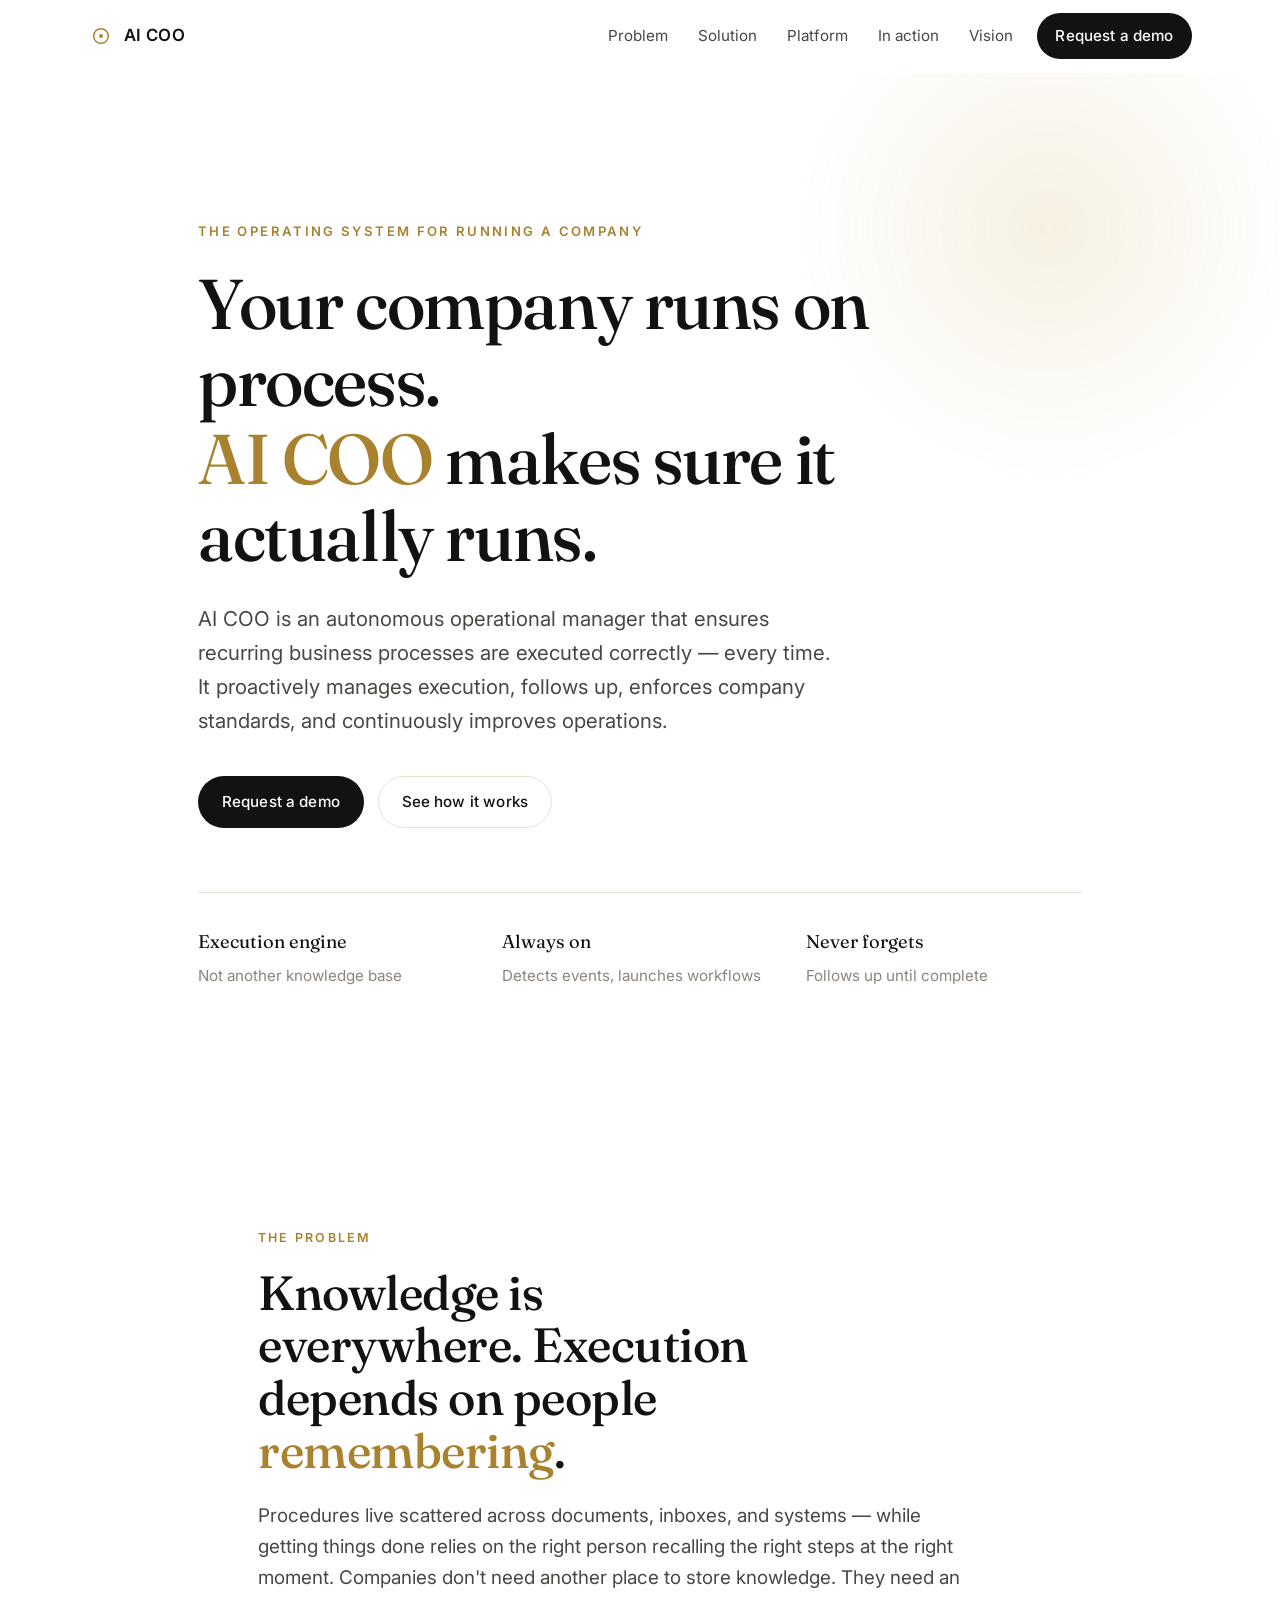
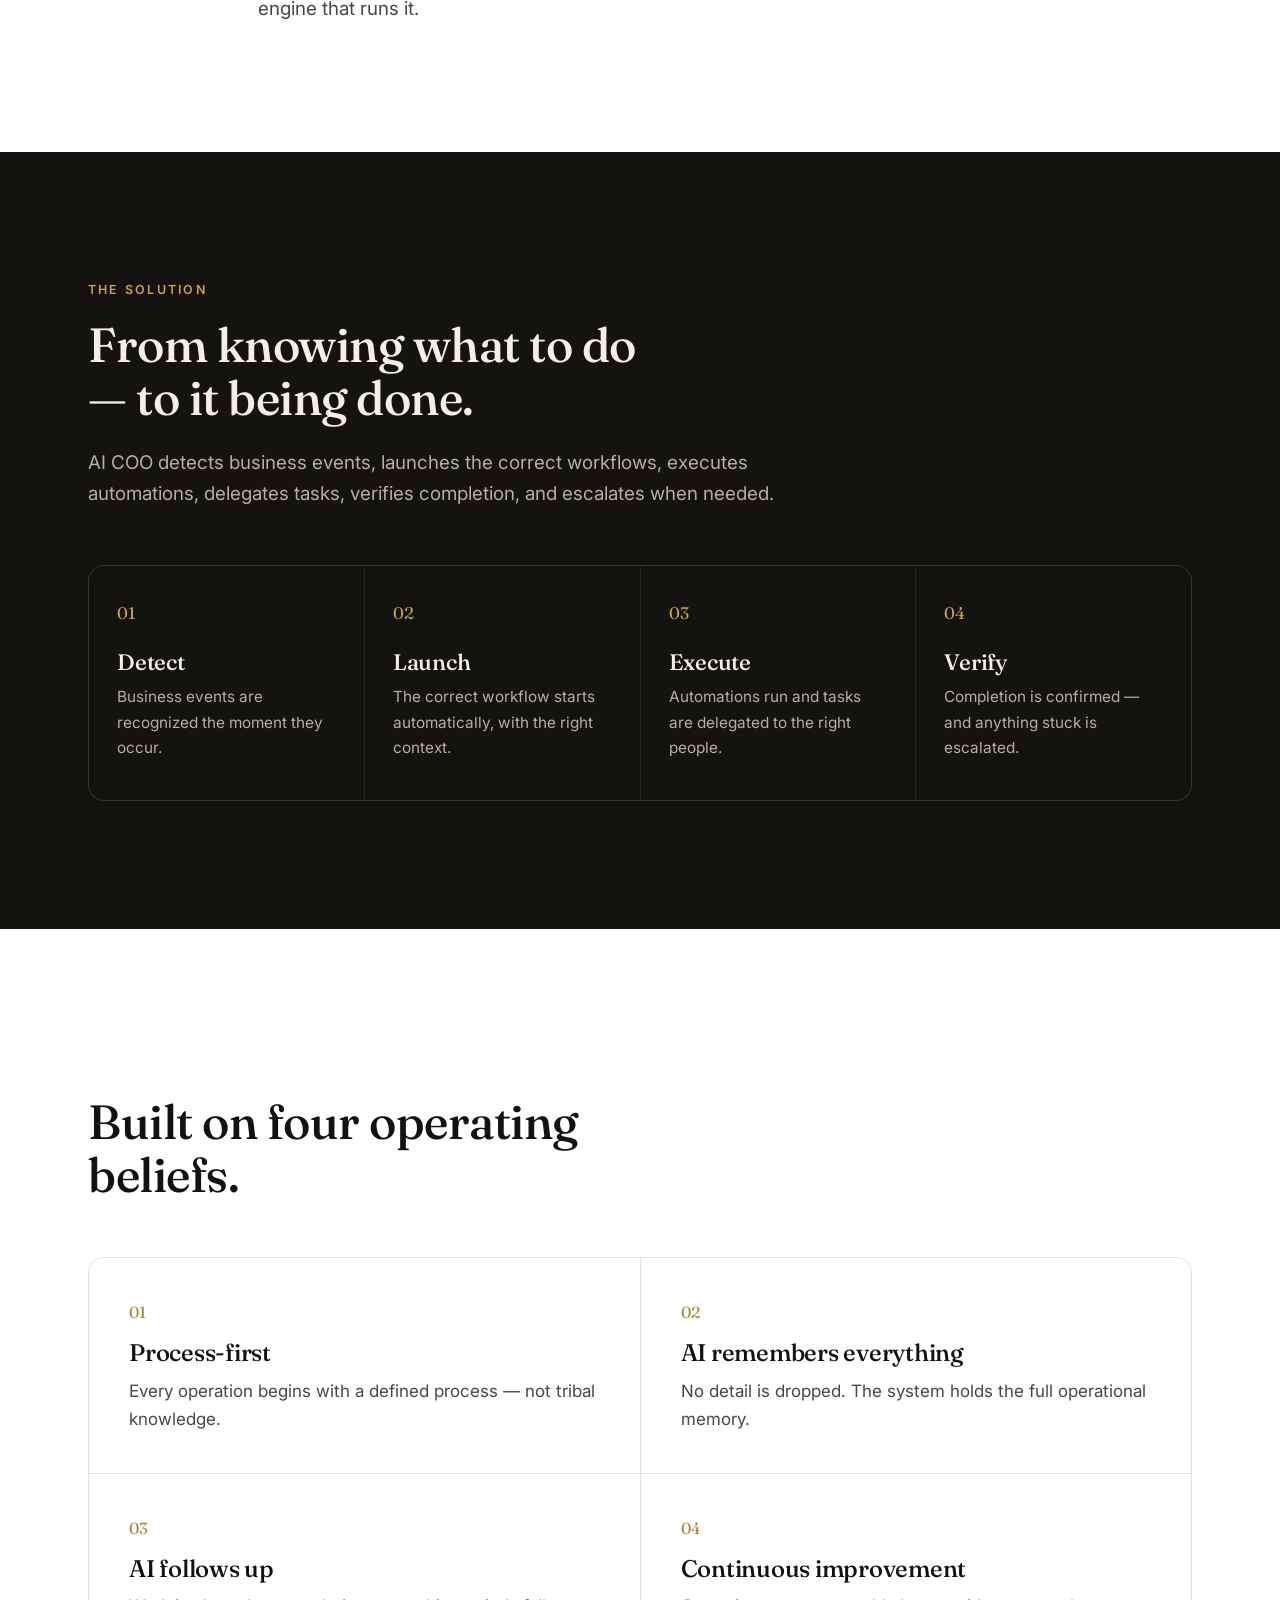
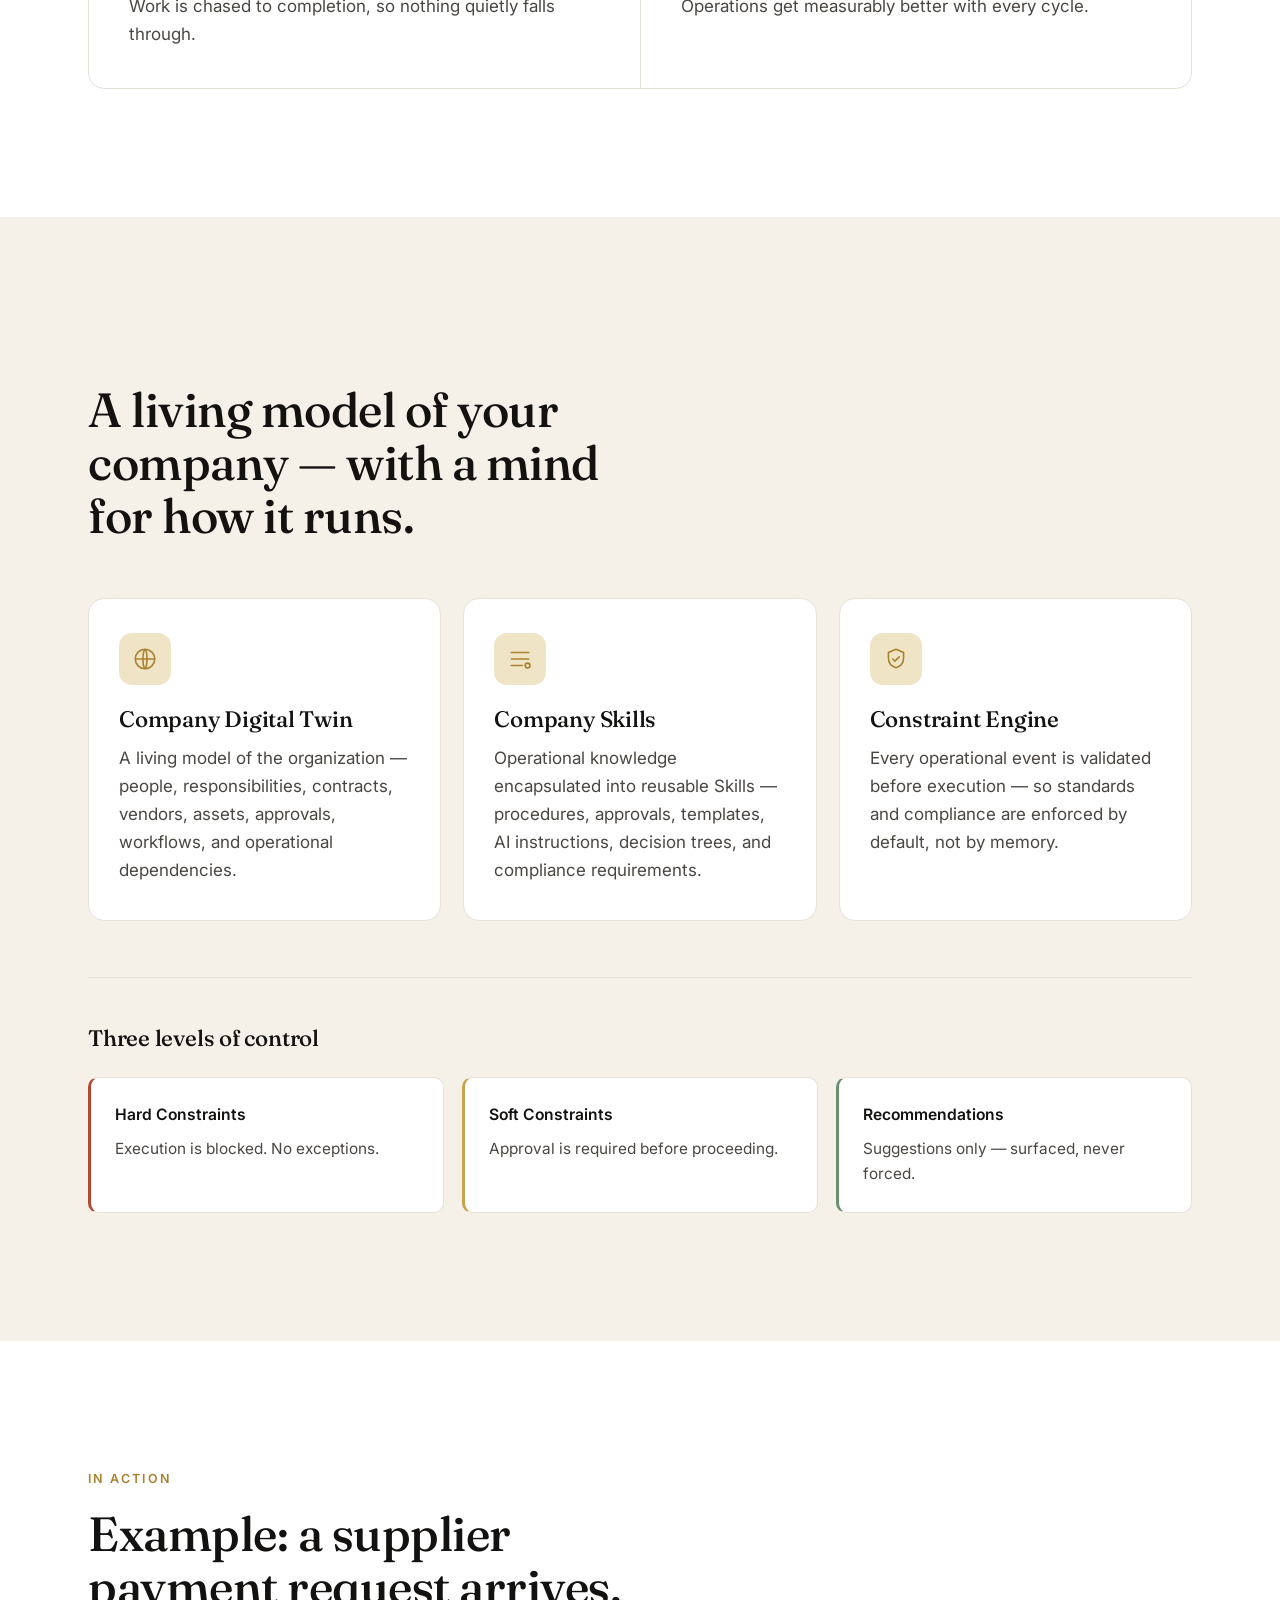
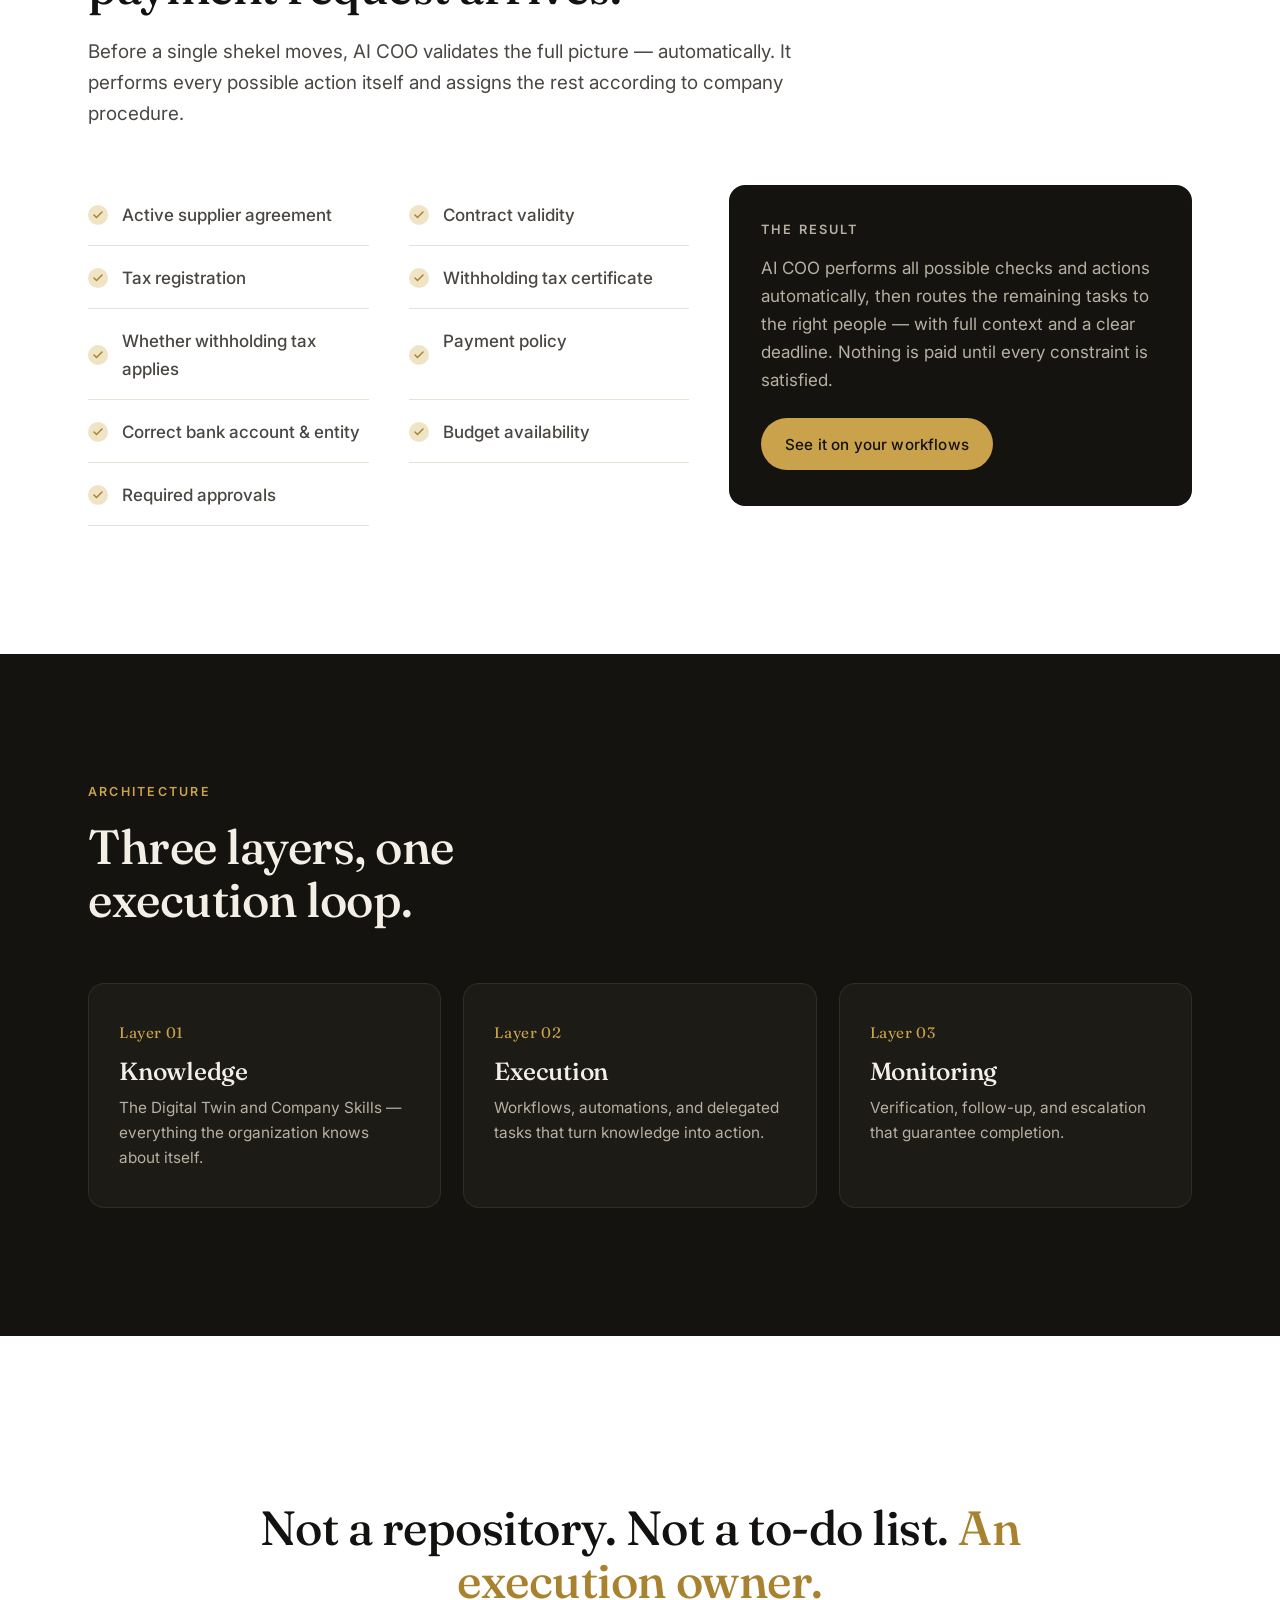
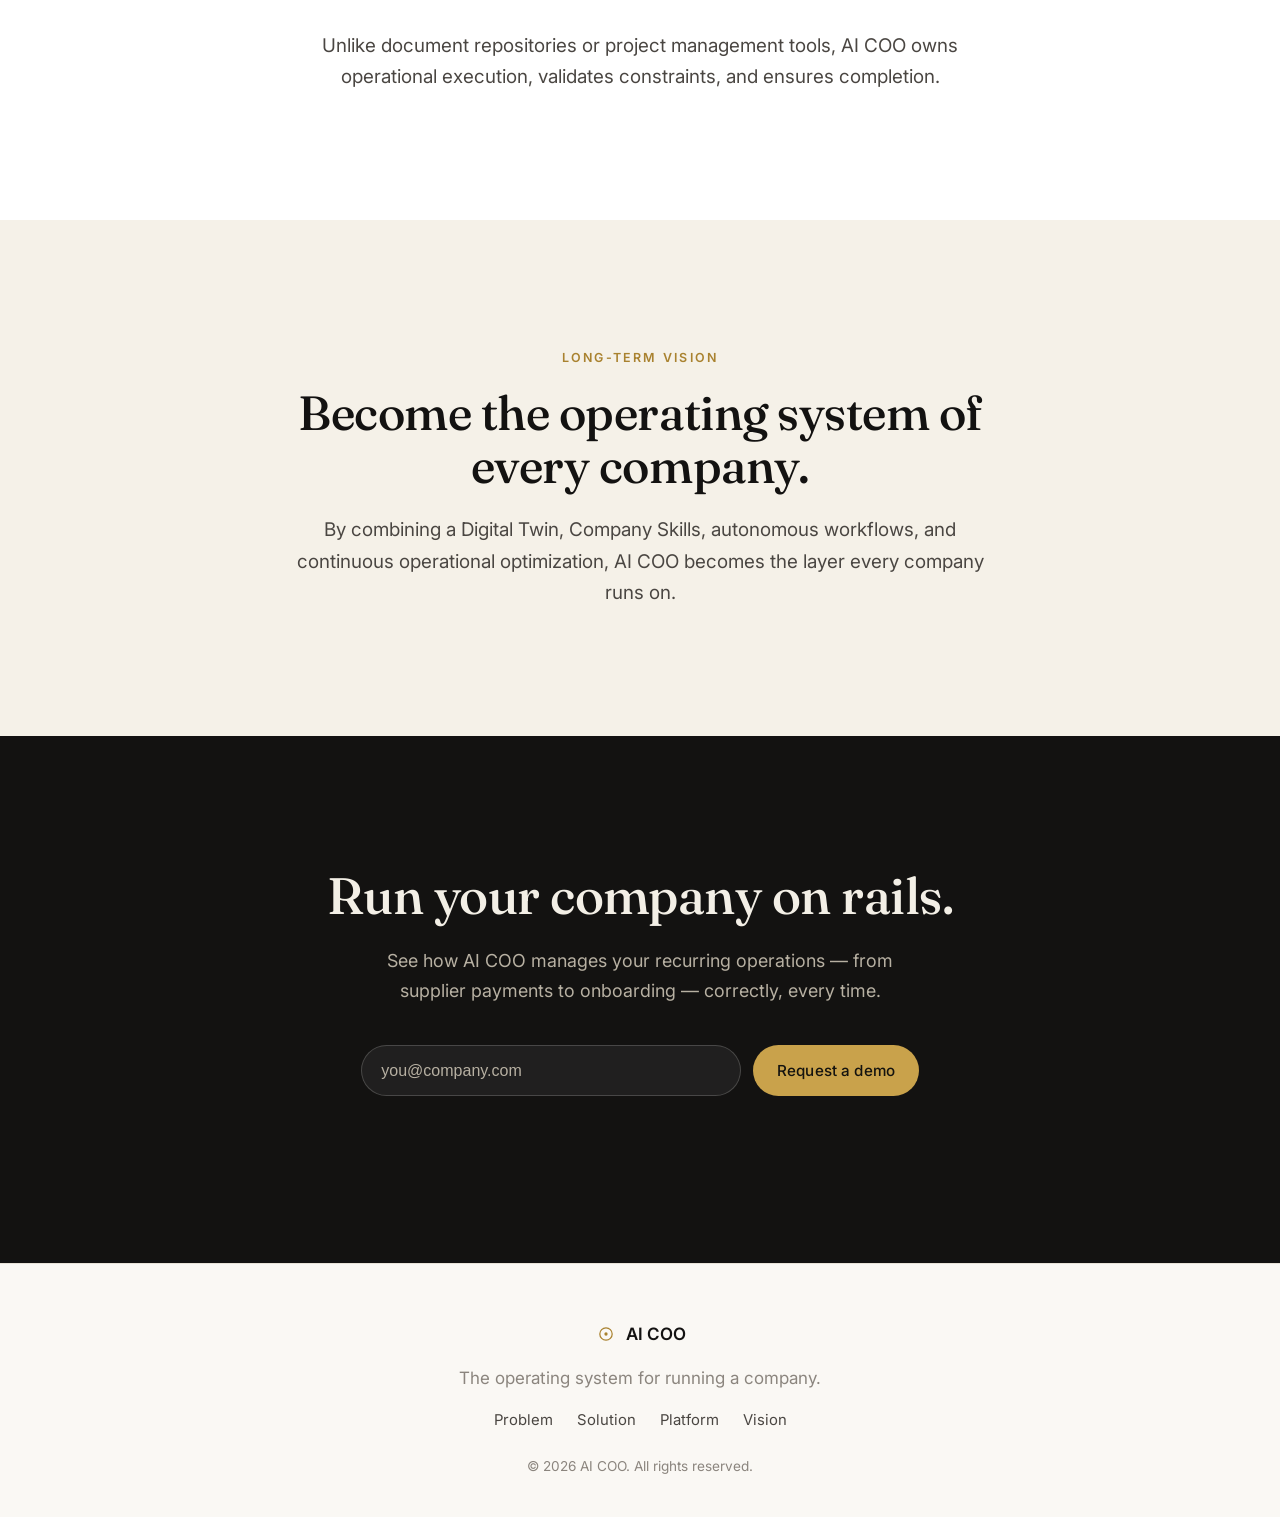
==== index.html @ 19ccc59e "Add AI COO commercial marketing website Calm, professional single-page site for AI COO — white and b" ====
<!DOCTYPE html>
<html lang="en">
<head>
  <meta charset="UTF-8" />
  <meta name="viewport" content="width=device-width, initial-scale=1.0" />
  <title>AI COO — The Operating System for Running a Company</title>
  <meta name="description" content="AI COO is an autonomous operational manager that ensures your recurring business processes are executed correctly, every time — proactively managing execution, following up, and enforcing company standards." />
  <meta name="theme-color" content="#0f0f0f" />

  <!-- Open Graph -->
  <meta property="og:type" content="website" />
  <meta property="og:title" content="AI COO — The Operating System for Running a Company" />
  <meta property="og:description" content="An autonomous operational manager that executes, follows up, and enforces company standards — every time." />

  <link rel="preconnect" href="https://fonts.googleapis.com" />
  <link rel="preconnect" href="https://fonts.gstatic.com" crossorigin />
  <link href="https://fonts.googleapis.com/css2?family=Fraunces:opsz,wght@9..144,400;9..144,500;9..144,600&family=Inter:wght@400;500;600&display=swap" rel="stylesheet" />

  <link rel="icon" href="data:image/svg+xml,%3Csvg xmlns='http://www.w3.org/2000/svg' viewBox='0 0 32 32'%3E%3Crect width='32' height='32' rx='7' fill='%230f0f0f'/%3E%3Ccircle cx='16' cy='16' r='7' fill='none' stroke='%23c9a24b' stroke-width='2'/%3E%3Ccircle cx='16' cy='16' r='2' fill='%23c9a24b'/%3E%3C/svg%3E" />

  <link rel="stylesheet" href="assets/css/styles.css" />
</head>
<body>
  <a class="skip-link" href="#main">Skip to content</a>

  <!-- Header -->
  <header class="site-header" id="siteHeader">
    <div class="container header-inner">
      <a class="brand" href="#top" aria-label="AI COO home">
        <span class="brand-mark" aria-hidden="true">
          <svg width="26" height="26" viewBox="0 0 32 32" fill="none">
            <circle cx="16" cy="16" r="9" stroke="currentColor" stroke-width="1.8" />
            <circle cx="16" cy="16" r="2.4" fill="currentColor" />
          </svg>
        </span>
        <span class="brand-name">AI&nbsp;COO</span>
      </a>

      <nav class="nav" aria-label="Primary">
        <a href="#problem">Problem</a>
        <a href="#solution">Solution</a>
        <a href="#platform">Platform</a>
        <a href="#example">In&nbsp;action</a>
        <a href="#vision">Vision</a>
      </nav>

      <a class="btn btn-primary header-cta" href="#contact">Request a demo</a>

      <button class="nav-toggle" id="navToggle" aria-label="Open menu" aria-expanded="false" aria-controls="mobileNav">
        <span></span><span></span><span></span>
      </button>
    </div>

    <div class="mobile-nav" id="mobileNav" hidden>
      <a href="#problem">Problem</a>
      <a href="#solution">Solution</a>
      <a href="#platform">Platform</a>
      <a href="#example">In action</a>
      <a href="#vision">Vision</a>
      <a class="btn btn-primary" href="#contact">Request a demo</a>
    </div>
  </header>

  <main id="main">
    <span id="top"></span>

    <!-- Hero -->
    <section class="hero">
      <div class="container hero-inner">
        <p class="eyebrow reveal">The operating system for running a company</p>
        <h1 class="hero-title reveal">
          Your company runs on process.<br />
          <span class="accent-text">AI&nbsp;COO</span> makes sure it actually runs.
        </h1>
        <p class="hero-lede reveal">
          AI COO is an autonomous operational manager that ensures recurring business
          processes are executed correctly — every time. It proactively manages execution,
          follows up, enforces company standards, and continuously improves operations.
        </p>
        <div class="hero-actions reveal">
          <a class="btn btn-primary" href="#contact">Request a demo</a>
          <a class="btn btn-ghost" href="#solution">See how it works</a>
        </div>

        <dl class="hero-stats reveal">
          <div>
            <dt>Execution engine</dt>
            <dd>Not another knowledge base</dd>
          </div>
          <div>
            <dt>Always on</dt>
            <dd>Detects events, launches workflows</dd>
          </div>
          <div>
            <dt>Never forgets</dt>
            <dd>Follows up until complete</dd>
          </div>
        </dl>
      </div>
      <div class="hero-glow" aria-hidden="true"></div>
    </section>

    <!-- Problem -->
    <section class="section" id="problem">
      <div class="container narrow">
        <p class="section-tag reveal">The Problem</p>
        <h2 class="section-title reveal">
          Knowledge is everywhere. Execution depends on people
          <span class="accent-text">remembering</span>.
        </h2>
        <p class="section-lede reveal">
          Procedures live scattered across documents, inboxes, and systems — while getting
          things done relies on the right person recalling the right steps at the right moment.
          Companies don't need another place to store knowledge. They need an engine that runs it.
        </p>
      </div>
    </section>

    <!-- Solution -->
    <section class="section section-dark" id="solution">
      <div class="container">
        <div class="section-head">
          <p class="section-tag reveal">The Solution</p>
          <h2 class="section-title reveal">From knowing what to do — to it being done.</h2>
          <p class="section-lede reveal">
            AI COO detects business events, launches the correct workflows, executes
            automations, delegates tasks, verifies completion, and escalates when needed.
          </p>
        </div>

        <ol class="flow">
          <li class="flow-step reveal">
            <span class="flow-num">01</span>
            <h3>Detect</h3>
            <p>Business events are recognized the moment they occur.</p>
          </li>
          <li class="flow-step reveal">
            <span class="flow-num">02</span>
            <h3>Launch</h3>
            <p>The correct workflow starts automatically, with the right context.</p>
          </li>
          <li class="flow-step reveal">
            <span class="flow-num">03</span>
            <h3>Execute</h3>
            <p>Automations run and tasks are delegated to the right people.</p>
          </li>
          <li class="flow-step reveal">
            <span class="flow-num">04</span>
            <h3>Verify</h3>
            <p>Completion is confirmed — and anything stuck is escalated.</p>
          </li>
        </ol>
      </div>
    </section>

    <!-- Core Principles -->
    <section class="section" id="principles">
      <div class="container">
        <div class="section-head">
          <p class="section-tag reveal">Core Principles</p>
          <h2 class="section-title reveal">Built on four operating beliefs.</h2>
        </div>
        <div class="principles-grid">
          <div class="principle reveal">
            <span class="principle-index">01</span>
            <h3>Process-first</h3>
            <p>Every operation begins with a defined process — not tribal knowledge.</p>
          </div>
          <div class="principle reveal">
            <span class="principle-index">02</span>
            <h3>AI remembers everything</h3>
            <p>No detail is dropped. The system holds the full operational memory.</p>
          </div>
          <div class="principle reveal">
            <span class="principle-index">03</span>
            <h3>AI follows up</h3>
            <p>Work is chased to completion, so nothing quietly falls through.</p>
          </div>
          <div class="principle reveal">
            <span class="principle-index">04</span>
            <h3>Continuous improvement</h3>
            <p>Operations get measurably better with every cycle.</p>
          </div>
        </div>
      </div>
    </section>

    <!-- Platform: Digital Twin, Skills, Constraint Engine -->
    <section class="section section-tint" id="platform">
      <div class="container">
        <div class="section-head">
          <p class="section-tag reveal">The Platform</p>
          <h2 class="section-title reveal">A living model of your company — with a mind for how it runs.</h2>
        </div>

        <div class="cards">
          <article class="card reveal">
            <div class="card-icon" aria-hidden="true">
              <svg viewBox="0 0 24 24" fill="none"><circle cx="12" cy="12" r="9" stroke="currentColor" stroke-width="1.5"/><path d="M3 12h18M12 3c2.5 2.5 2.5 15 0 18M12 3C9.5 5.5 9.5 18.5 12 21" stroke="currentColor" stroke-width="1.5"/></svg>
            </div>
            <h3>Company Digital Twin</h3>
            <p>
              A living model of the organization — people, responsibilities, contracts,
              vendors, assets, approvals, workflows, and operational dependencies.
            </p>
          </article>

          <article class="card reveal">
            <div class="card-icon" aria-hidden="true">
              <svg viewBox="0 0 24 24" fill="none"><path d="M4 6h16M4 12h16M4 18h10" stroke="currentColor" stroke-width="1.5" stroke-linecap="round"/><circle cx="19" cy="18" r="2.2" stroke="currentColor" stroke-width="1.5"/></svg>
            </div>
            <h3>Company Skills</h3>
            <p>
              Operational knowledge encapsulated into reusable Skills — procedures,
              approvals, templates, AI instructions, decision trees, and compliance
              requirements.
            </p>
          </article>

          <article class="card reveal">
            <div class="card-icon" aria-hidden="true">
              <svg viewBox="0 0 24 24" fill="none"><path d="M12 3l7 3v5c0 4.2-2.8 7.6-7 9-4.2-1.4-7-4.8-7-9V6l7-3z" stroke="currentColor" stroke-width="1.5" stroke-linejoin="round"/><path d="M9 12l2 2 4-4" stroke="currentColor" stroke-width="1.5" stroke-linecap="round" stroke-linejoin="round"/></svg>
            </div>
            <h3>Constraint Engine</h3>
            <p>
              Every operational event is validated before execution — so standards and
              compliance are enforced by default, not by memory.
            </p>
          </article>
        </div>

        <!-- Constraint types -->
        <div class="constraints reveal">
          <h3 class="constraints-title">Three levels of control</h3>
          <div class="constraint-row">
            <div class="constraint" data-level="hard">
              <span class="constraint-badge">Hard Constraints</span>
              <p>Execution is blocked. No exceptions.</p>
            </div>
            <div class="constraint" data-level="soft">
              <span class="constraint-badge">Soft Constraints</span>
              <p>Approval is required before proceeding.</p>
            </div>
            <div class="constraint" data-level="rec">
              <span class="constraint-badge">Recommendations</span>
              <p>Suggestions only — surfaced, never forced.</p>
            </div>
          </div>
        </div>
      </div>
    </section>

    <!-- Example: Supplier Payment -->
    <section class="section" id="example">
      <div class="container">
        <div class="section-head">
          <p class="section-tag reveal">In Action</p>
          <h2 class="section-title reveal">Example: a supplier payment request arrives.</h2>
          <p class="section-lede reveal">
            Before a single shekel moves, AI COO validates the full picture — automatically.
            It performs every possible action itself and assigns the rest according to
            company procedure.
          </p>
        </div>

        <div class="example-layout">
          <ul class="checklist">
            <li class="reveal">Active supplier agreement</li>
            <li class="reveal">Contract validity</li>
            <li class="reveal">Tax registration</li>
            <li class="reveal">Withholding tax certificate</li>
            <li class="reveal">Whether withholding tax applies</li>
            <li class="reveal">Payment policy</li>
            <li class="reveal">Correct bank account &amp; entity</li>
            <li class="reveal">Budget availability</li>
            <li class="reveal">Required approvals</li>
          </ul>

          <aside class="example-note reveal">
            <p class="example-note-lead">The result</p>
            <p>
              AI COO performs all possible checks and actions automatically, then routes
              the remaining tasks to the right people — with full context and a clear
              deadline. Nothing is paid until every constraint is satisfied.
            </p>
            <a class="btn btn-primary" href="#contact">See it on your workflows</a>
          </aside>
        </div>
      </div>
    </section>

    <!-- Architecture -->
    <section class="section section-dark" id="architecture">
      <div class="container">
        <div class="section-head">
          <p class="section-tag reveal">Architecture</p>
          <h2 class="section-title reveal">Three layers, one execution loop.</h2>
        </div>
        <div class="layers">
          <div class="layer reveal">
            <span class="layer-index">Layer 01</span>
            <h3>Knowledge</h3>
            <p>The Digital Twin and Company Skills — everything the organization knows about itself.</p>
          </div>
          <div class="layer reveal">
            <span class="layer-index">Layer 02</span>
            <h3>Execution</h3>
            <p>Workflows, automations, and delegated tasks that turn knowledge into action.</p>
          </div>
          <div class="layer reveal">
            <span class="layer-index">Layer 03</span>
            <h3>Monitoring</h3>
            <p>Verification, follow-up, and escalation that guarantee completion.</p>
          </div>
        </div>
      </div>
    </section>

    <!-- Competitive positioning -->
    <section class="section" id="positioning">
      <div class="container narrow center">
        <p class="section-tag reveal">Competitive Positioning</p>
        <h2 class="section-title reveal">
          Not a repository. Not a to-do list.
          <span class="accent-text">An execution owner.</span>
        </h2>
        <p class="section-lede reveal">
          Unlike document repositories or project management tools, AI COO owns operational
          execution, validates constraints, and ensures completion.
        </p>
      </div>
    </section>

    <!-- Long-term vision -->
    <section class="section section-tint" id="vision">
      <div class="container narrow center">
        <p class="section-tag reveal">Long-Term Vision</p>
        <h2 class="section-title reveal">Become the operating system of every company.</h2>
        <p class="section-lede reveal">
          By combining a Digital Twin, Company Skills, autonomous workflows, and continuous
          operational optimization, AI COO becomes the layer every company runs on.
        </p>
      </div>
    </section>

    <!-- CTA / Contact -->
    <section class="cta" id="contact">
      <div class="container cta-inner">
        <h2 class="reveal">Run your company on rails.</h2>
        <p class="reveal">
          See how AI COO manages your recurring operations — from supplier payments to
          onboarding — correctly, every time.
        </p>
        <form class="cta-form reveal" id="demoForm" novalidate>
          <label class="visually-hidden" for="workEmail">Work email</label>
          <input type="email" id="workEmail" name="email" placeholder="you@company.com" autocomplete="email" required />
          <button type="submit" class="btn btn-primary">Request a demo</button>
          <p class="form-note" id="formNote" role="status" aria-live="polite"></p>
        </form>
      </div>
    </section>
  </main>

  <footer class="site-footer">
    <div class="container footer-inner">
      <div class="footer-brand">
        <span class="brand-mark" aria-hidden="true">
          <svg width="22" height="22" viewBox="0 0 32 32" fill="none">
            <circle cx="16" cy="16" r="9" stroke="currentColor" stroke-width="1.8" />
            <circle cx="16" cy="16" r="2.4" fill="currentColor" />
          </svg>
        </span>
        <span>AI&nbsp;COO</span>
      </div>
      <p class="footer-tag">The operating system for running a company.</p>
      <nav class="footer-nav" aria-label="Footer">
        <a href="#problem">Problem</a>
        <a href="#solution">Solution</a>
        <a href="#platform">Platform</a>
        <a href="#vision">Vision</a>
      </nav>
      <p class="footer-legal">© <span id="year"></span> AI&nbsp;COO. All rights reserved.</p>
    </div>
  </footer>

  <script src="assets/js/main.js"></script>
</body>
</html>
---- assets/css/styles.css ----
/* =========================================================
   AI COO — commercial site
   Palette: white + black with gold-yellow accents
   ========================================================= */

:root {
  --ink:        #131211;   /* near-black text          */
  --ink-soft:   #4a4642;   /* muted body text          */
  --ink-faint:  #8b857e;   /* captions / meta          */
  --paper:      #ffffff;   /* base white               */
  --paper-warm: #faf8f4;   /* calm off-white section   */
  --paper-tint: #f5f1e8;   /* warm tinted section      */
  --line:       #e7e2d8;   /* hairlines / borders      */

  --gold:       #c9a24b;   /* primary gold accent      */
  --gold-deep:  #a9822f;   /* darker gold (hover/text) */
  --gold-soft:  #f0e4c6;   /* pale gold wash           */

  --dark:       #14130f;   /* dark sections bg         */
  --dark-2:     #1d1b16;   /* dark card                */
  --on-dark:    #f3efe6;   /* text on dark             */
  --on-dark-soft:#b7b0a2;

  --maxw: 1160px;
  --radius: 16px;
  --radius-sm: 10px;

  --serif: "Fraunces", Georgia, "Times New Roman", serif;
  --sans:  "Inter", -apple-system, BlinkMacSystemFont, "Segoe UI", Roboto, Helvetica, Arial, sans-serif;

  --ease: cubic-bezier(0.22, 1, 0.36, 1);
}

/* ---------- reset ---------- */
*, *::before, *::after { box-sizing: border-box; }
html { scroll-behavior: smooth; -webkit-text-size-adjust: 100%; }
body {
  margin: 0;
  font-family: var(--sans);
  color: var(--ink);
  background: var(--paper);
  line-height: 1.65;
  font-size: 17px;
  -webkit-font-smoothing: antialiased;
  text-rendering: optimizeLegibility;
}
img, svg { display: block; max-width: 100%; }
a { color: inherit; text-decoration: none; }
button { font-family: inherit; cursor: pointer; }
h1, h2, h3 { margin: 0; font-family: var(--serif); font-weight: 500; line-height: 1.1; letter-spacing: -0.01em; }
p { margin: 0; }

.container { width: 100%; max-width: var(--maxw); margin-inline: auto; padding-inline: 28px; }
.narrow { max-width: 820px; }
.center { text-align: center; }

.visually-hidden {
  position: absolute; width: 1px; height: 1px; padding: 0; margin: -1px;
  overflow: hidden; clip: rect(0 0 0 0); white-space: nowrap; border: 0;
}
.skip-link {
  position: absolute; left: 16px; top: -60px; z-index: 200;
  background: var(--ink); color: var(--paper); padding: 10px 16px;
  border-radius: 8px; transition: top .2s var(--ease);
}
.skip-link:focus { top: 16px; }

.accent-text { color: var(--gold-deep); }

/* ---------- buttons ---------- */
.btn {
  display: inline-flex; align-items: center; justify-content: center;
  gap: .5em; padding: .82em 1.5em; border-radius: 999px;
  font-size: .95rem; font-weight: 500; letter-spacing: .01em;
  border: 1px solid transparent; transition: all .25s var(--ease);
  white-space: nowrap;
}
.btn-primary { background: var(--ink); color: var(--paper); }
.btn-primary:hover { background: var(--gold-deep); transform: translateY(-1px); }
.btn-primary:focus-visible { outline: 2px solid var(--gold); outline-offset: 3px; }
.btn-ghost { background: transparent; color: var(--ink); border-color: var(--line); }
.btn-ghost:hover { border-color: var(--ink); background: var(--paper-warm); }

/* ---------- header ---------- */
.site-header {
  position: sticky; top: 0; z-index: 100;
  background: rgba(255,255,255,0.72);
  backdrop-filter: saturate(180%) blur(14px);
  -webkit-backdrop-filter: saturate(180%) blur(14px);
  border-bottom: 1px solid transparent;
  transition: border-color .3s var(--ease), background .3s var(--ease);
}
.site-header.scrolled { border-bottom-color: var(--line); }
.header-inner { display: flex; align-items: center; gap: 24px; height: 72px; }

.brand { display: inline-flex; align-items: center; gap: 10px; font-weight: 600; letter-spacing: .02em; }
.brand-mark { color: var(--gold-deep); display: inline-flex; }
.brand-name { font-size: 1.05rem; }

.nav { display: flex; gap: 30px; margin-left: auto; }
.nav a { font-size: .95rem; color: var(--ink-soft); position: relative; padding: 4px 0; transition: color .2s var(--ease); }
.nav a::after {
  content: ""; position: absolute; left: 0; bottom: -2px; width: 0; height: 1.5px;
  background: var(--gold); transition: width .28s var(--ease);
}
.nav a:hover { color: var(--ink); }
.nav a:hover::after { width: 100%; }

.header-cta { padding: .6em 1.15em; }

.nav-toggle { display: none; flex-direction: column; gap: 5px; background: none; border: 0; padding: 8px; margin-left: auto; }
.nav-toggle span { width: 22px; height: 2px; background: var(--ink); border-radius: 2px; transition: transform .3s var(--ease), opacity .3s var(--ease); }
.nav-toggle[aria-expanded="true"] span:nth-child(1) { transform: translateY(7px) rotate(45deg); }
.nav-toggle[aria-expanded="true"] span:nth-child(2) { opacity: 0; }
.nav-toggle[aria-expanded="true"] span:nth-child(3) { transform: translateY(-7px) rotate(-45deg); }

[hidden] { display: none !important; }
.mobile-nav {
  display: flex; flex-direction: column; gap: 4px;
  padding: 12px 28px 24px; border-bottom: 1px solid var(--line);
  background: var(--paper);
}
.mobile-nav a { padding: 12px 0; color: var(--ink-soft); border-bottom: 1px solid var(--line); }
.mobile-nav a:last-child { border-bottom: 0; margin-top: 10px; }
.mobile-nav .btn { color: var(--paper); }

/* ---------- hero ---------- */
.hero { position: relative; overflow: hidden; padding: clamp(72px, 12vw, 148px) 0 clamp(64px, 9vw, 112px); }
.hero-inner { position: relative; z-index: 2; max-width: 940px; }
.hero-glow {
  position: absolute; z-index: 1; top: -20%; right: -10%;
  width: 720px; height: 720px; pointer-events: none;
  background: radial-gradient(closest-side, rgba(201,162,75,0.16), rgba(201,162,75,0) 70%);
  filter: blur(4px);
}

.eyebrow {
  font-size: .82rem; letter-spacing: .18em; text-transform: uppercase;
  color: var(--gold-deep); font-weight: 600; margin-bottom: 22px;
}
.hero-title { font-size: clamp(2.5rem, 6vw, 4.4rem); font-weight: 500; letter-spacing: -0.02em; }
.hero-lede { margin-top: 28px; max-width: 640px; font-size: clamp(1.05rem, 2vw, 1.28rem); color: var(--ink-soft); }
.hero-actions { display: flex; flex-wrap: wrap; gap: 14px; margin-top: 38px; }

.hero-stats {
  display: grid; grid-template-columns: repeat(3, 1fr); gap: 28px;
  margin: 64px 0 0; padding-top: 34px; border-top: 1px solid var(--line);
}
.hero-stats dt { font-family: var(--serif); font-size: 1.15rem; color: var(--ink); }
.hero-stats dd { margin: 6px 0 0; font-size: .95rem; color: var(--ink-faint); }

/* ---------- generic section ---------- */
.section { padding: clamp(72px, 10vw, 128px) 0; }
.section-tint { background: var(--paper-tint); }
.section-warm { background: var(--paper-warm); }

.section-tag {
  font-size: .78rem; letter-spacing: .18em; text-transform: uppercase;
  color: var(--gold-deep); font-weight: 600; margin-bottom: 18px;
}
.section-title { font-size: clamp(1.9rem, 4vw, 3rem); max-width: 18ch; }
.center .section-title, .narrow.center .section-title { max-width: none; margin-inline: auto; }
.section-lede { margin-top: 22px; max-width: 60ch; font-size: clamp(1.02rem, 1.6vw, 1.18rem); color: var(--ink-soft); }
.center .section-lede { margin-inline: auto; }
.section-head { margin-bottom: 56px; }

/* ---------- dark section ---------- */
.section-dark { background: var(--dark); color: var(--on-dark); }
.section-dark .section-title { color: var(--on-dark); }
.section-dark .section-lede { color: var(--on-dark-soft); }
.section-dark .section-tag { color: var(--gold); }

/* ---------- solution flow ---------- */
.flow { list-style: none; margin: 0; padding: 0; display: grid; grid-template-columns: repeat(4, 1fr); gap: 1px; background: rgba(255,255,255,0.08); border: 1px solid rgba(255,255,255,0.08); border-radius: var(--radius); overflow: hidden; }
.flow-step { background: var(--dark); padding: 34px 28px 40px; position: relative; }
.flow-num { font-family: var(--serif); font-size: 1.05rem; color: var(--gold); display: block; margin-bottom: 22px; }
.flow-step h3 { font-size: 1.4rem; color: var(--on-dark); margin-bottom: 10px; }
.flow-step p { color: var(--on-dark-soft); font-size: .96rem; }

/* ---------- principles ---------- */
.principles-grid { display: grid; grid-template-columns: repeat(2, 1fr); gap: 1px; background: var(--line); border: 1px solid var(--line); border-radius: var(--radius); overflow: hidden; }
.principle { background: var(--paper); padding: 40px; transition: background .3s var(--ease); }
.principle:hover { background: var(--paper-warm); }
.principle-index { font-family: var(--serif); color: var(--gold-deep); font-size: 1rem; }
.principle h3 { font-size: 1.5rem; margin: 14px 0 10px; }
.principle p { color: var(--ink-soft); }

/* ---------- platform cards ---------- */
.cards { display: grid; grid-template-columns: repeat(3, 1fr); gap: 22px; }
.card {
  background: var(--paper); border: 1px solid var(--line); border-radius: var(--radius);
  padding: 34px 30px 36px; transition: transform .35s var(--ease), box-shadow .35s var(--ease), border-color .35s var(--ease);
}
.card:hover { transform: translateY(-4px); box-shadow: 0 22px 48px -28px rgba(19,18,17,0.28); border-color: var(--gold-soft); }
.card-icon {
  width: 52px; height: 52px; border-radius: 13px; display: grid; place-items: center;
  background: var(--gold-soft); color: var(--gold-deep); margin-bottom: 22px;
}
.card-icon svg { width: 26px; height: 26px; }
.card h3 { font-size: 1.4rem; margin-bottom: 12px; }
.card p { color: var(--ink-soft); }

/* ---------- constraints ---------- */
.constraints { margin-top: 56px; padding-top: 48px; border-top: 1px solid var(--line); }
.constraints-title { font-size: 1.4rem; margin-bottom: 26px; }
.constraint-row { display: grid; grid-template-columns: repeat(3, 1fr); gap: 18px; }
.constraint {
  background: var(--paper); border: 1px solid var(--line); border-left: 3px solid var(--line);
  border-radius: var(--radius-sm); padding: 24px 24px 26px;
}
.constraint[data-level="hard"] { border-left-color: #b4472f; }
.constraint[data-level="soft"] { border-left-color: var(--gold); }
.constraint[data-level="rec"]  { border-left-color: #6b8f71; }
.constraint-badge { font-weight: 600; font-size: .98rem; display: block; margin-bottom: 8px; }
.constraint p { color: var(--ink-soft); font-size: .96rem; }

/* ---------- example ---------- */
.example-layout { display: grid; grid-template-columns: 1.3fr 1fr; gap: 40px; align-items: start; }
.checklist { list-style: none; margin: 0; padding: 0; display: grid; grid-template-columns: 1fr 1fr; gap: 2px 40px; }
.checklist li {
  position: relative; padding: 16px 0 16px 34px; border-bottom: 1px solid var(--line);
  color: var(--ink-soft); font-weight: 500;
}
.checklist li::before {
  content: ""; position: absolute; left: 0; top: 50%; transform: translateY(-50%);
  width: 20px; height: 20px; border-radius: 50%; background: var(--gold-soft);
  background-image: url("data:image/svg+xml,%3Csvg xmlns='http://www.w3.org/2000/svg' width='12' height='12' viewBox='0 0 24 24' fill='none' stroke='%23a9822f' stroke-width='3' stroke-linecap='round' stroke-linejoin='round'%3E%3Cpolyline points='20 6 9 17 4 12'/%3E%3C/svg%3E");
  background-repeat: no-repeat; background-position: center;
}
.example-note {
  background: var(--dark); color: var(--on-dark); border-radius: var(--radius);
  padding: 34px 32px 36px; position: sticky; top: 96px;
}
.example-note-lead { color: var(--gold); font-size: .8rem; letter-spacing: .16em; text-transform: uppercase; font-weight: 600; margin-bottom: 14px; }
.example-note p { color: var(--on-dark-soft); }
.example-note .btn { margin-top: 24px; background: var(--gold); color: var(--dark); }
.example-note .btn:hover { background: var(--on-dark); }

/* ---------- architecture layers ---------- */
.layers { display: grid; grid-template-columns: repeat(3, 1fr); gap: 22px; counter-reset: layer; }
.layer {
  background: var(--dark-2); border: 1px solid rgba(255,255,255,0.08);
  border-radius: var(--radius); padding: 34px 30px 36px; position: relative;
}
.layer-index { font-family: var(--serif); color: var(--gold); font-size: .95rem; letter-spacing: .04em; }
.layer h3 { color: var(--on-dark); font-size: 1.55rem; margin: 12px 0 10px; }
.layer p { color: var(--on-dark-soft); font-size: .96rem; }

/* ---------- CTA ---------- */
.cta { background: var(--ink); color: var(--on-dark); padding: clamp(80px, 11vw, 132px) 0; text-align: center; }
.cta-inner { max-width: 720px; }
.cta h2 { font-size: clamp(2rem, 5vw, 3.2rem); color: var(--on-dark); }
.cta > .container > p, .cta-inner > p { margin: 22px auto 0; max-width: 52ch; color: var(--on-dark-soft); font-size: 1.12rem; }
.cta-form { display: flex; flex-wrap: wrap; gap: 12px; justify-content: center; margin-top: 40px; }
.cta-form input {
  flex: 1 1 320px; max-width: 380px; padding: .95em 1.2em; font-size: 1rem;
  border-radius: 999px; border: 1px solid rgba(255,255,255,0.18);
  background: rgba(255,255,255,0.06); color: var(--on-dark);
}
.cta-form input::placeholder { color: var(--on-dark-soft); }
.cta-form input:focus { outline: 2px solid var(--gold); outline-offset: 2px; border-color: transparent; }
.cta-form .btn-primary { background: var(--gold); color: var(--dark); }
.cta-form .btn-primary:hover { background: var(--on-dark); }
.form-note { flex-basis: 100%; margin-top: 6px; font-size: .92rem; color: var(--gold); min-height: 1.2em; }

/* ---------- footer ---------- */
.site-footer { background: var(--paper-warm); border-top: 1px solid var(--line); padding: 56px 0 40px; }
.footer-inner { display: grid; gap: 16px; text-align: center; justify-items: center; }
.footer-brand { display: inline-flex; align-items: center; gap: 9px; font-weight: 600; }
.footer-brand .brand-mark { color: var(--gold-deep); }
.footer-tag { color: var(--ink-faint); }
.footer-nav { display: flex; flex-wrap: wrap; gap: 24px; justify-content: center; }
.footer-nav a { font-size: .93rem; color: var(--ink-soft); }
.footer-nav a:hover { color: var(--gold-deep); }
.footer-legal { font-size: .85rem; color: var(--ink-faint); margin-top: 6px; }

/* ---------- reveal animation ---------- */
.reveal { opacity: 0; transform: translateY(18px); transition: opacity .7s var(--ease), transform .7s var(--ease); }
.reveal.in { opacity: 1; transform: none; }

@media (prefers-reduced-motion: reduce) {
  * { scroll-behavior: auto !important; }
  .reveal { opacity: 1; transform: none; transition: none; }
}

/* ---------- responsive ---------- */
@media (max-width: 940px) {
  .flow, .layers, .cards, .constraint-row { grid-template-columns: 1fr 1fr; }
  .example-layout { grid-template-columns: 1fr; }
  .example-note { position: static; }
}
@media (max-width: 760px) {
  .nav, .header-cta { display: none; }
  .nav-toggle { display: flex; }
  .hero-stats { grid-template-columns: 1fr; gap: 18px; }
  .principles-grid { grid-template-columns: 1fr; }
  .flow, .layers, .cards, .constraint-row, .checklist { grid-template-columns: 1fr; }
  .checklist { gap: 0; }
  .principle, .card, .flow-step { padding: 30px 26px; }
}
@media (max-width: 420px) {
  body { font-size: 16px; }
  .container { padding-inline: 20px; }
}
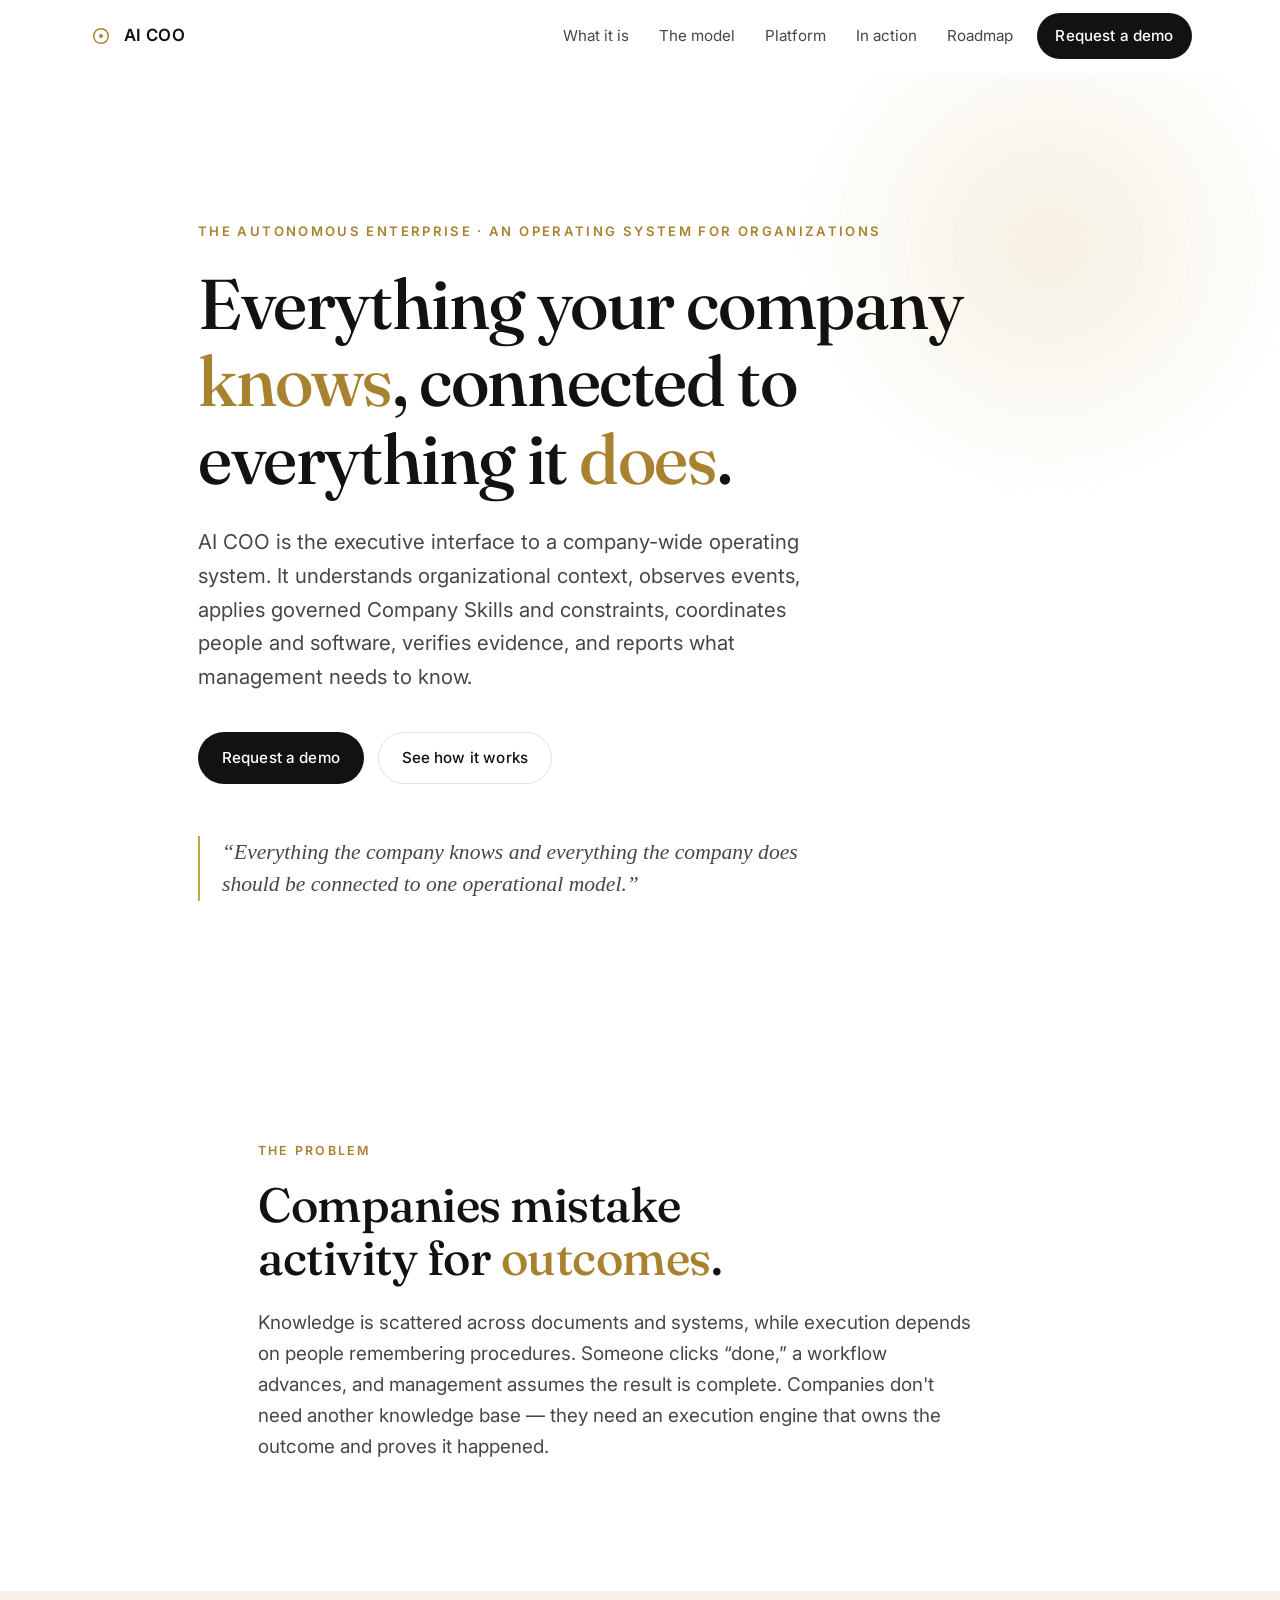
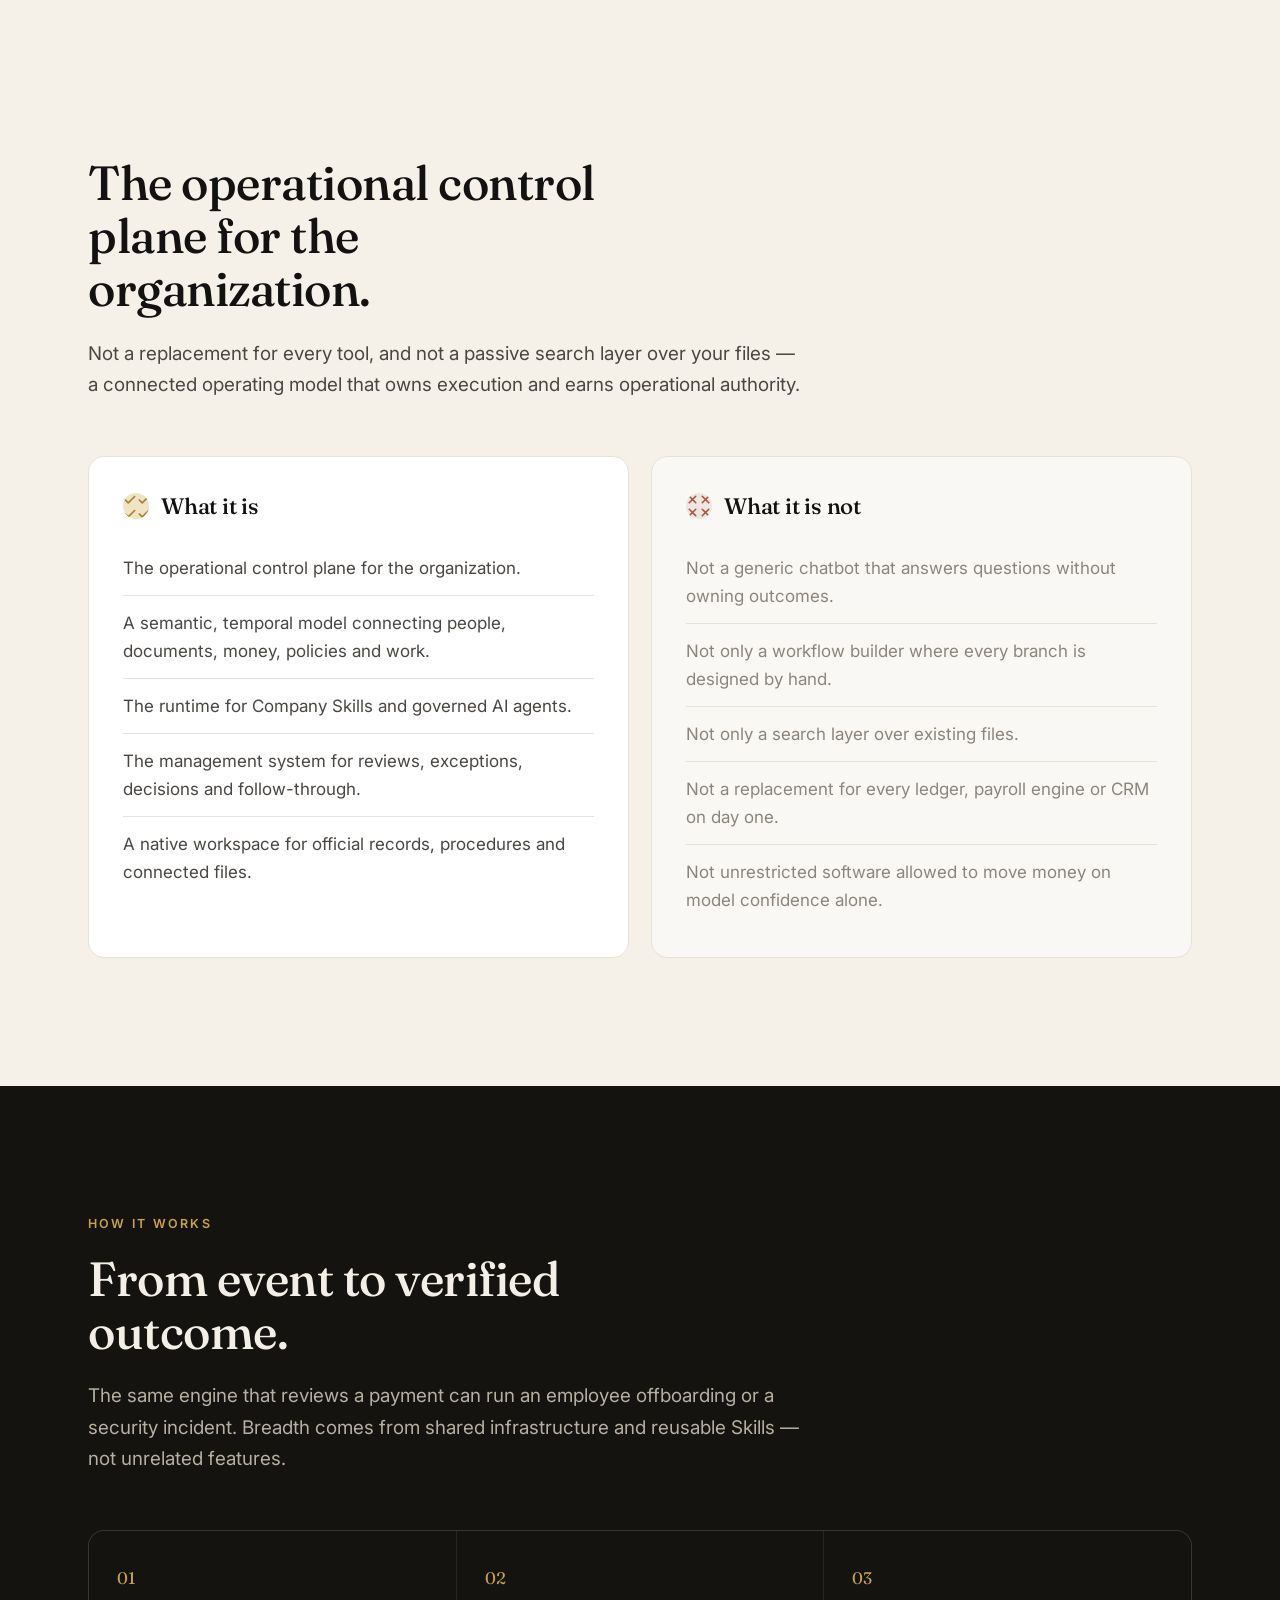
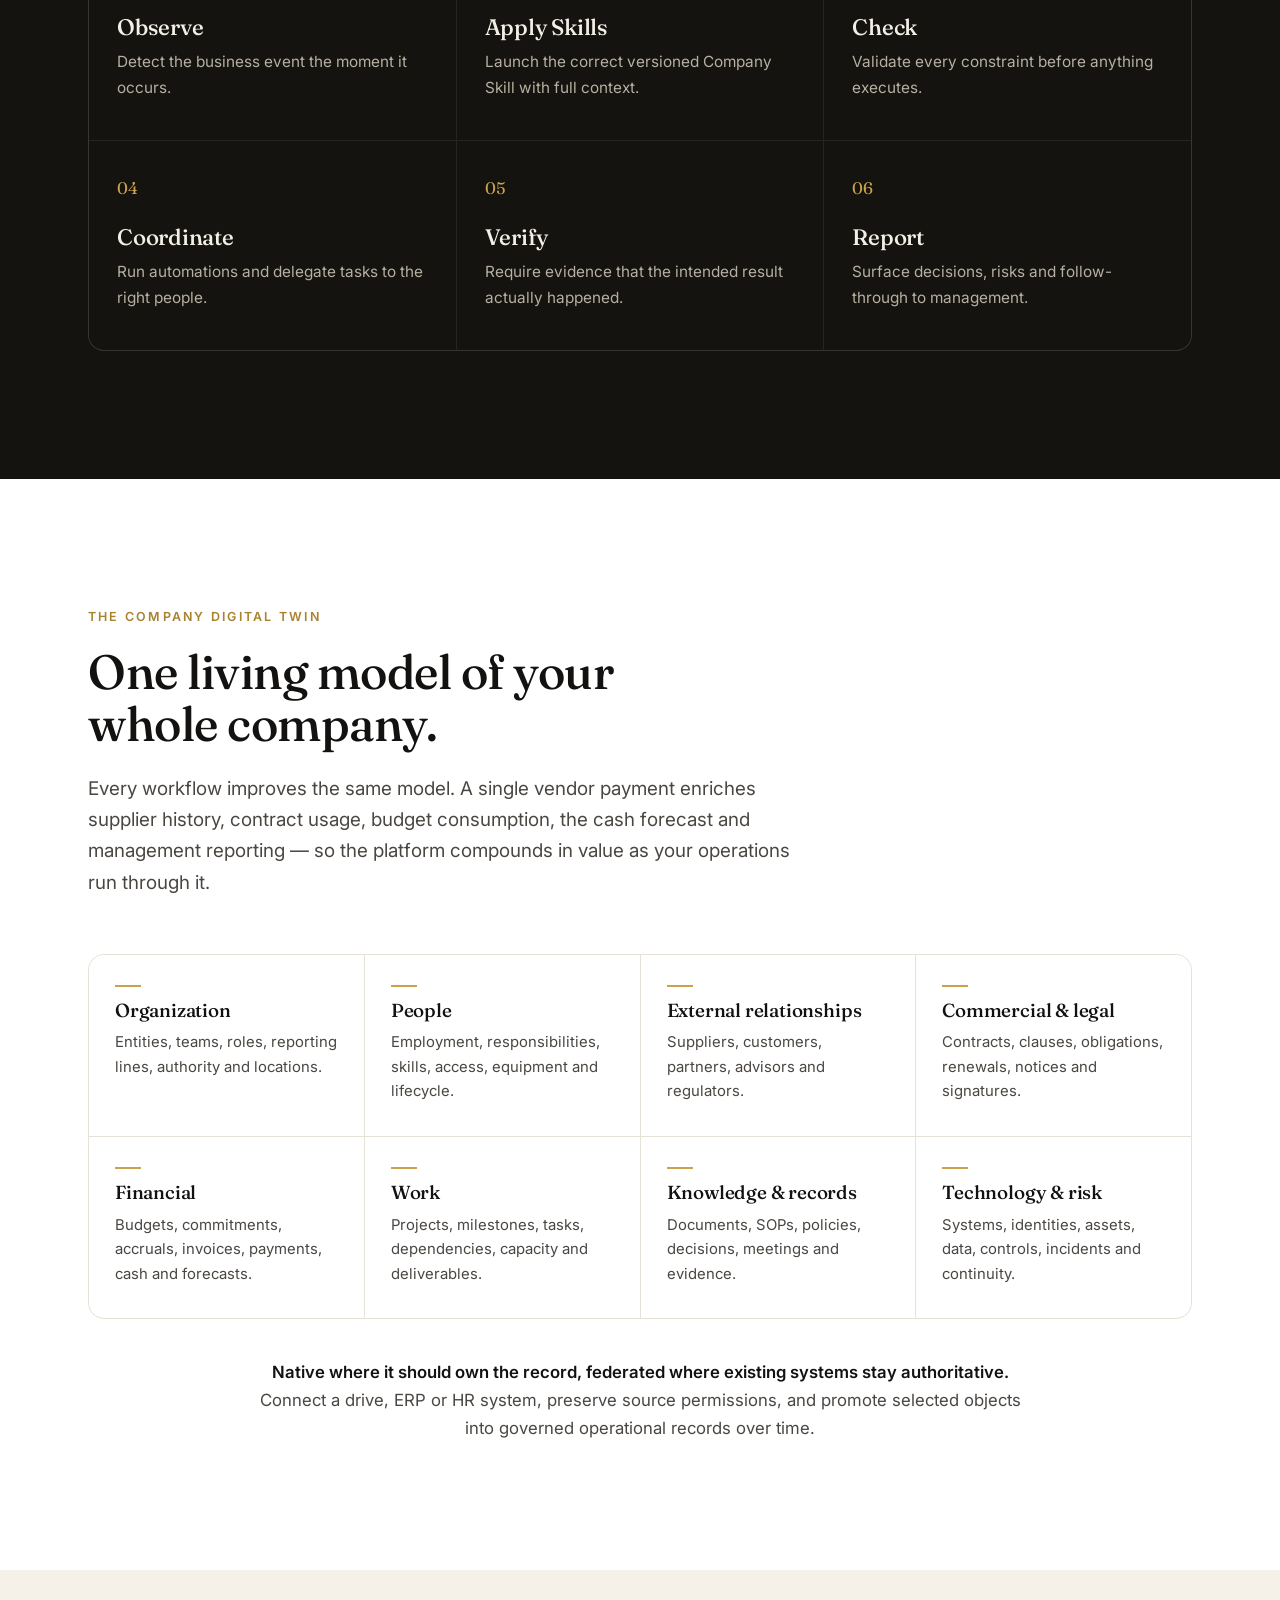
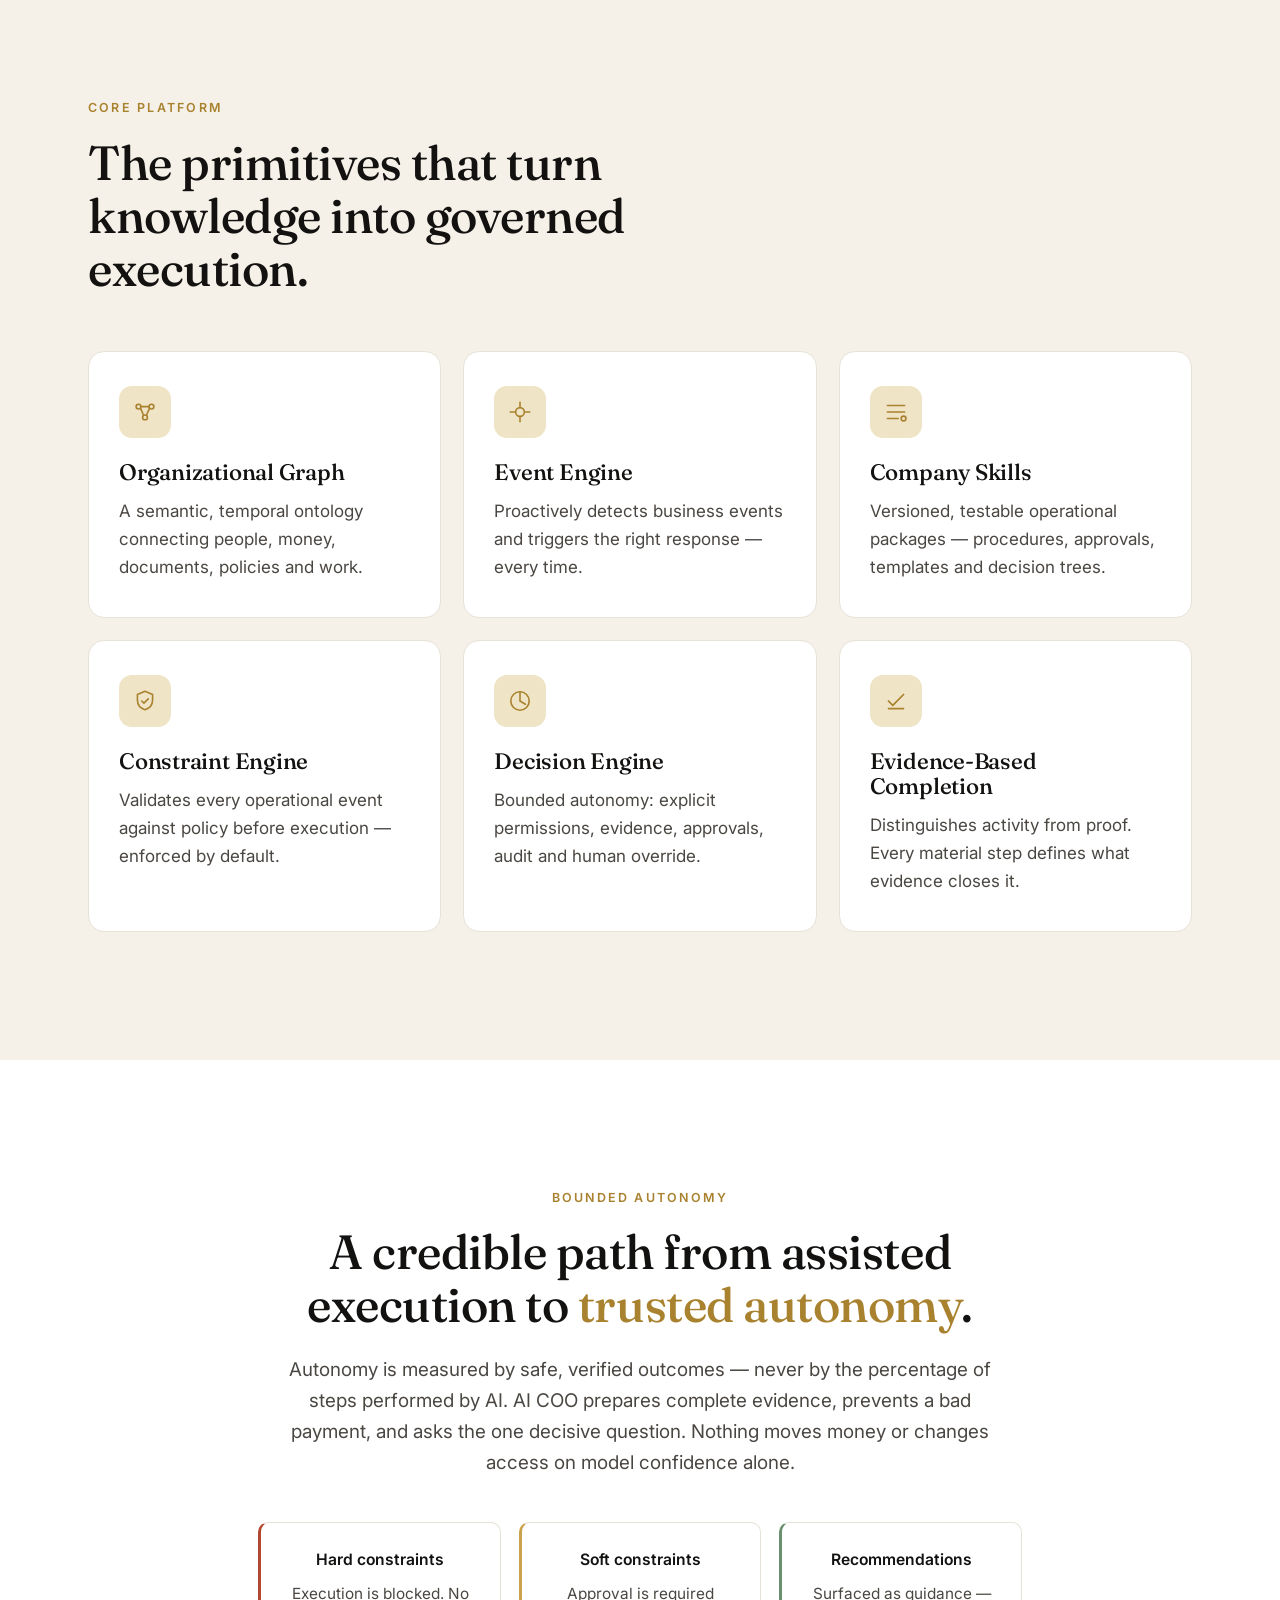
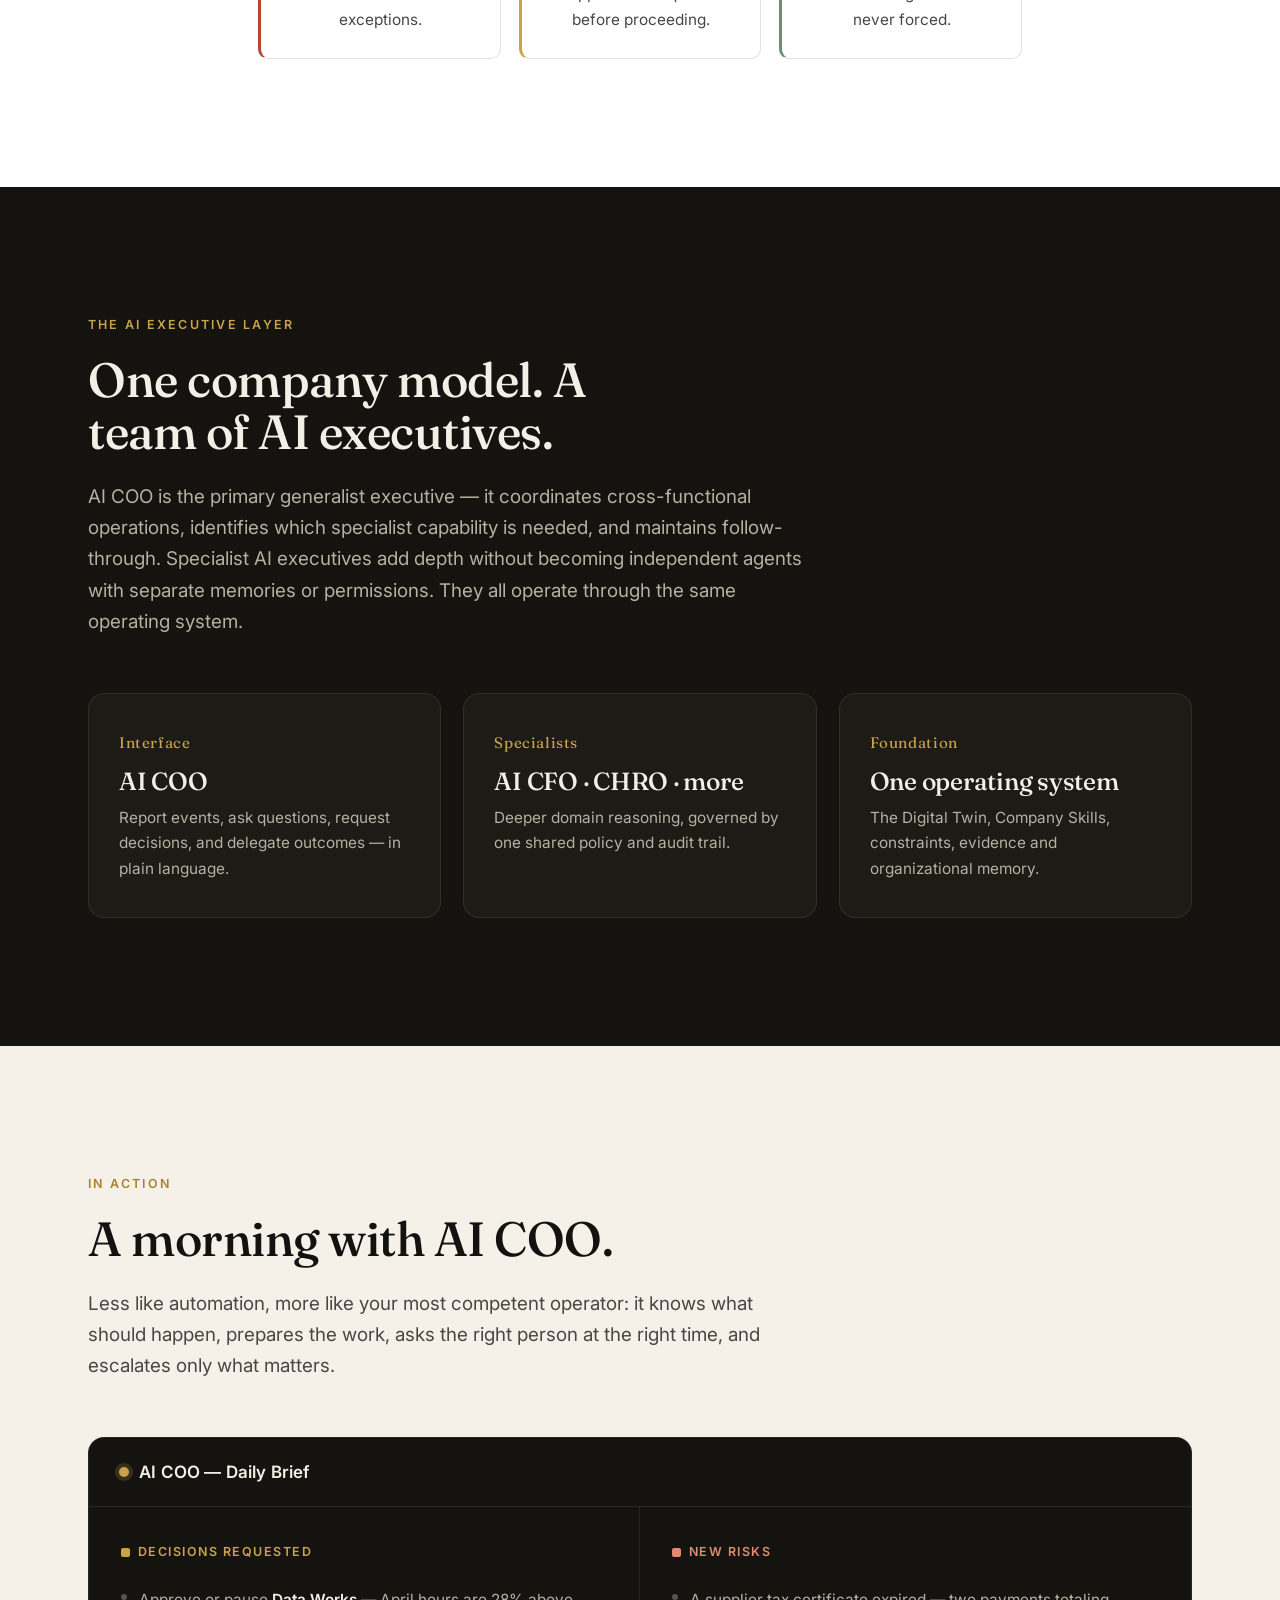
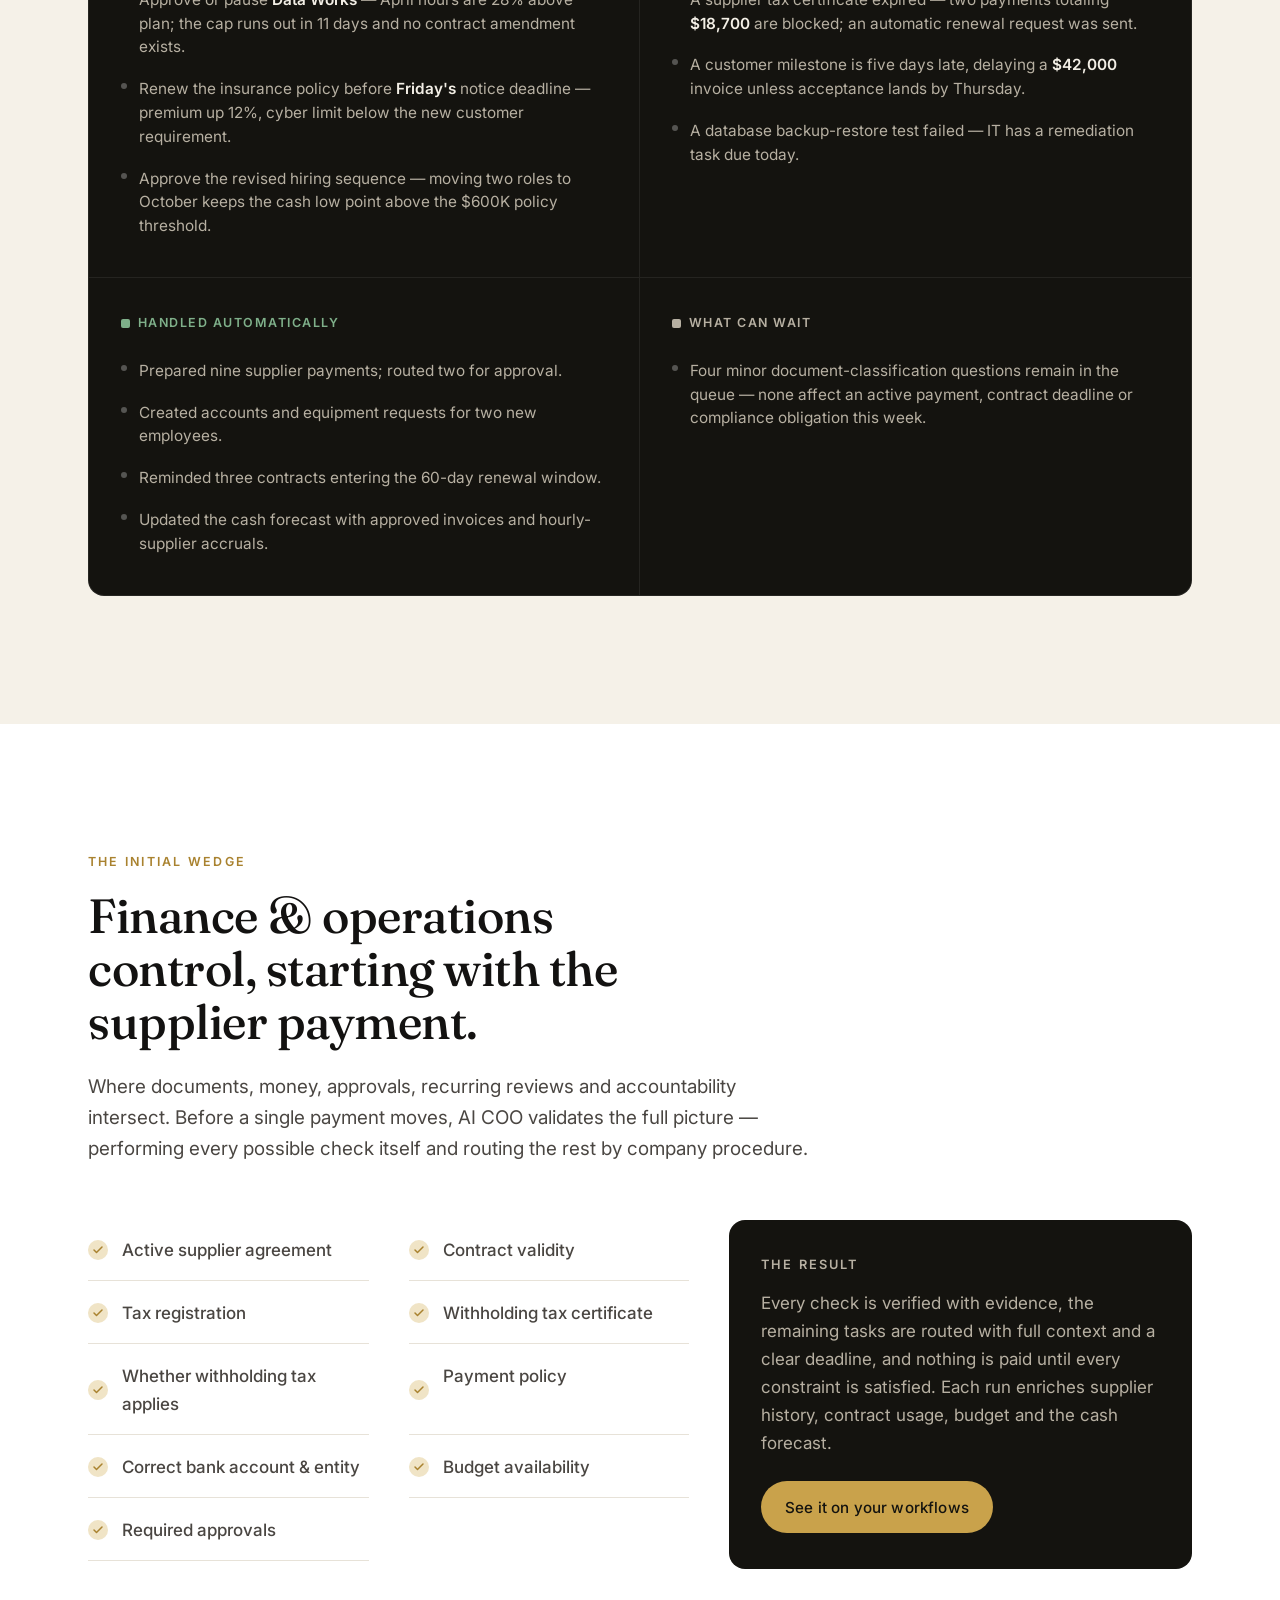
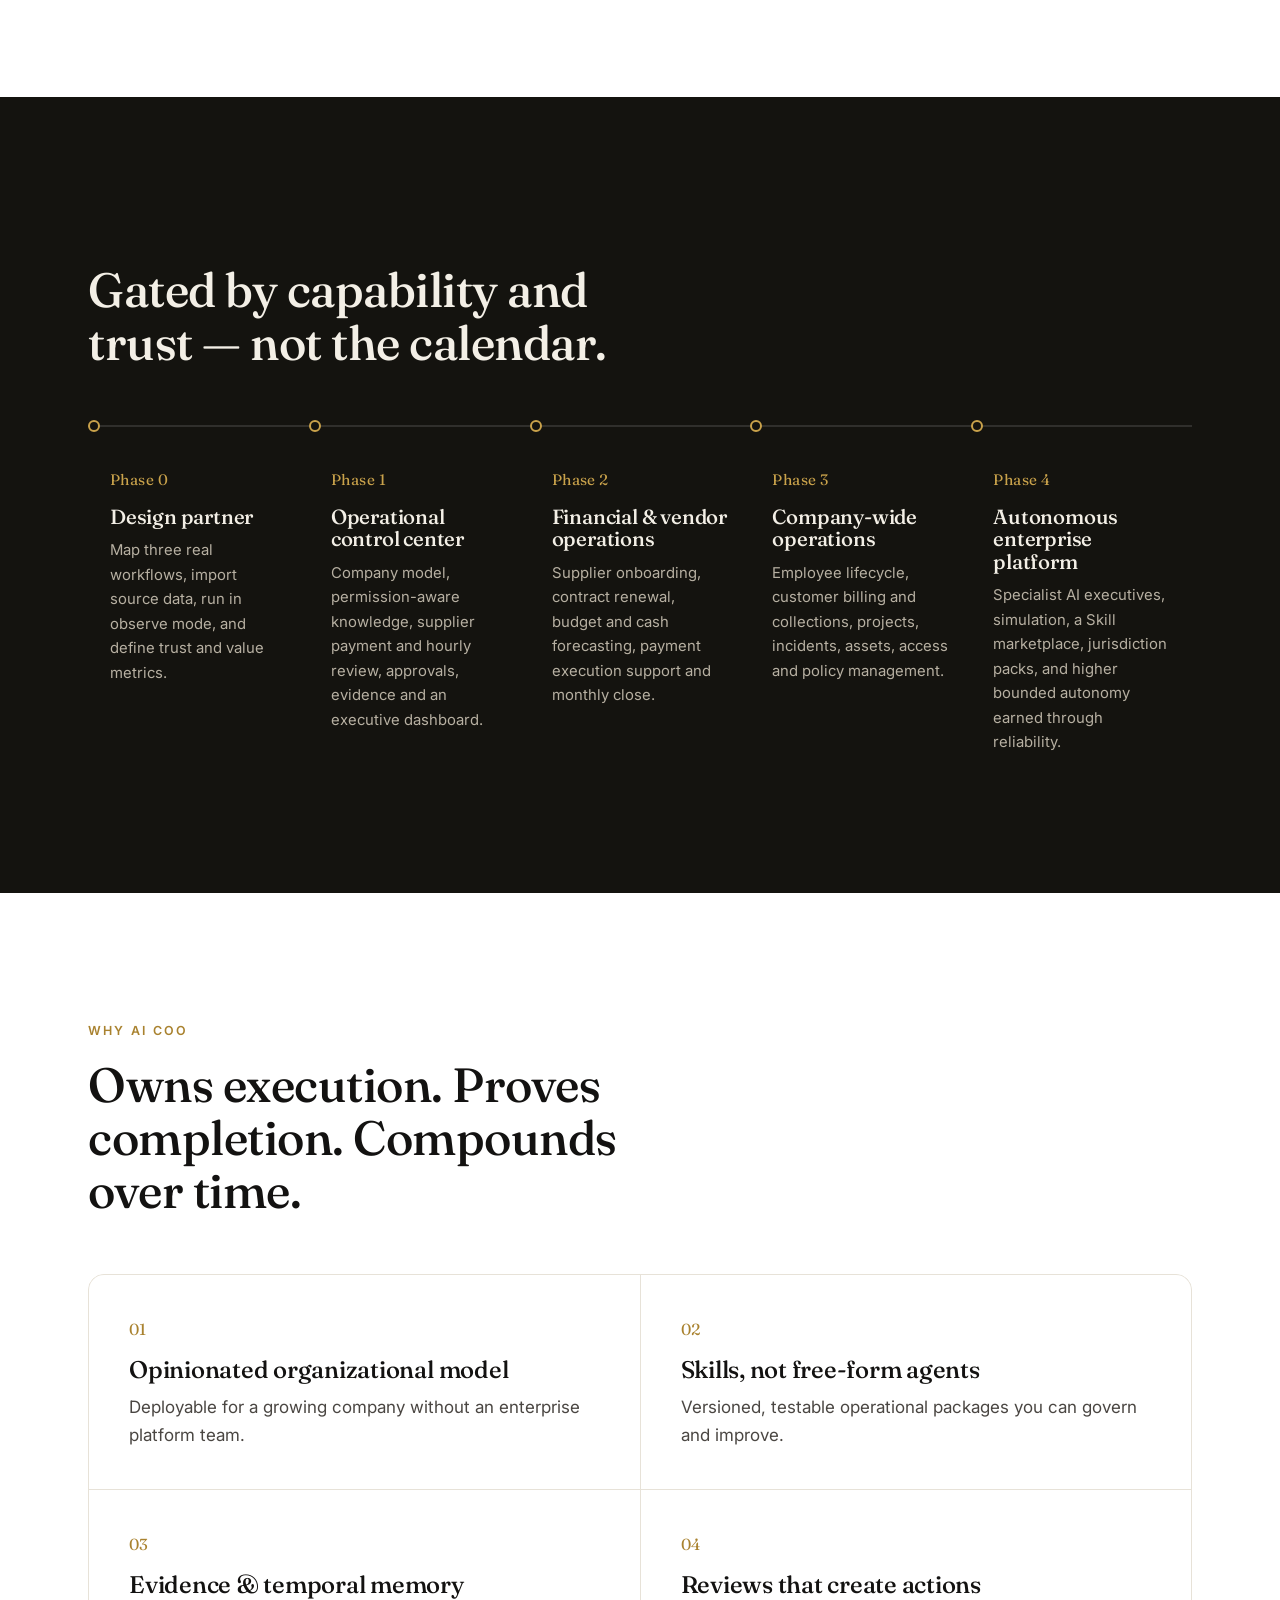
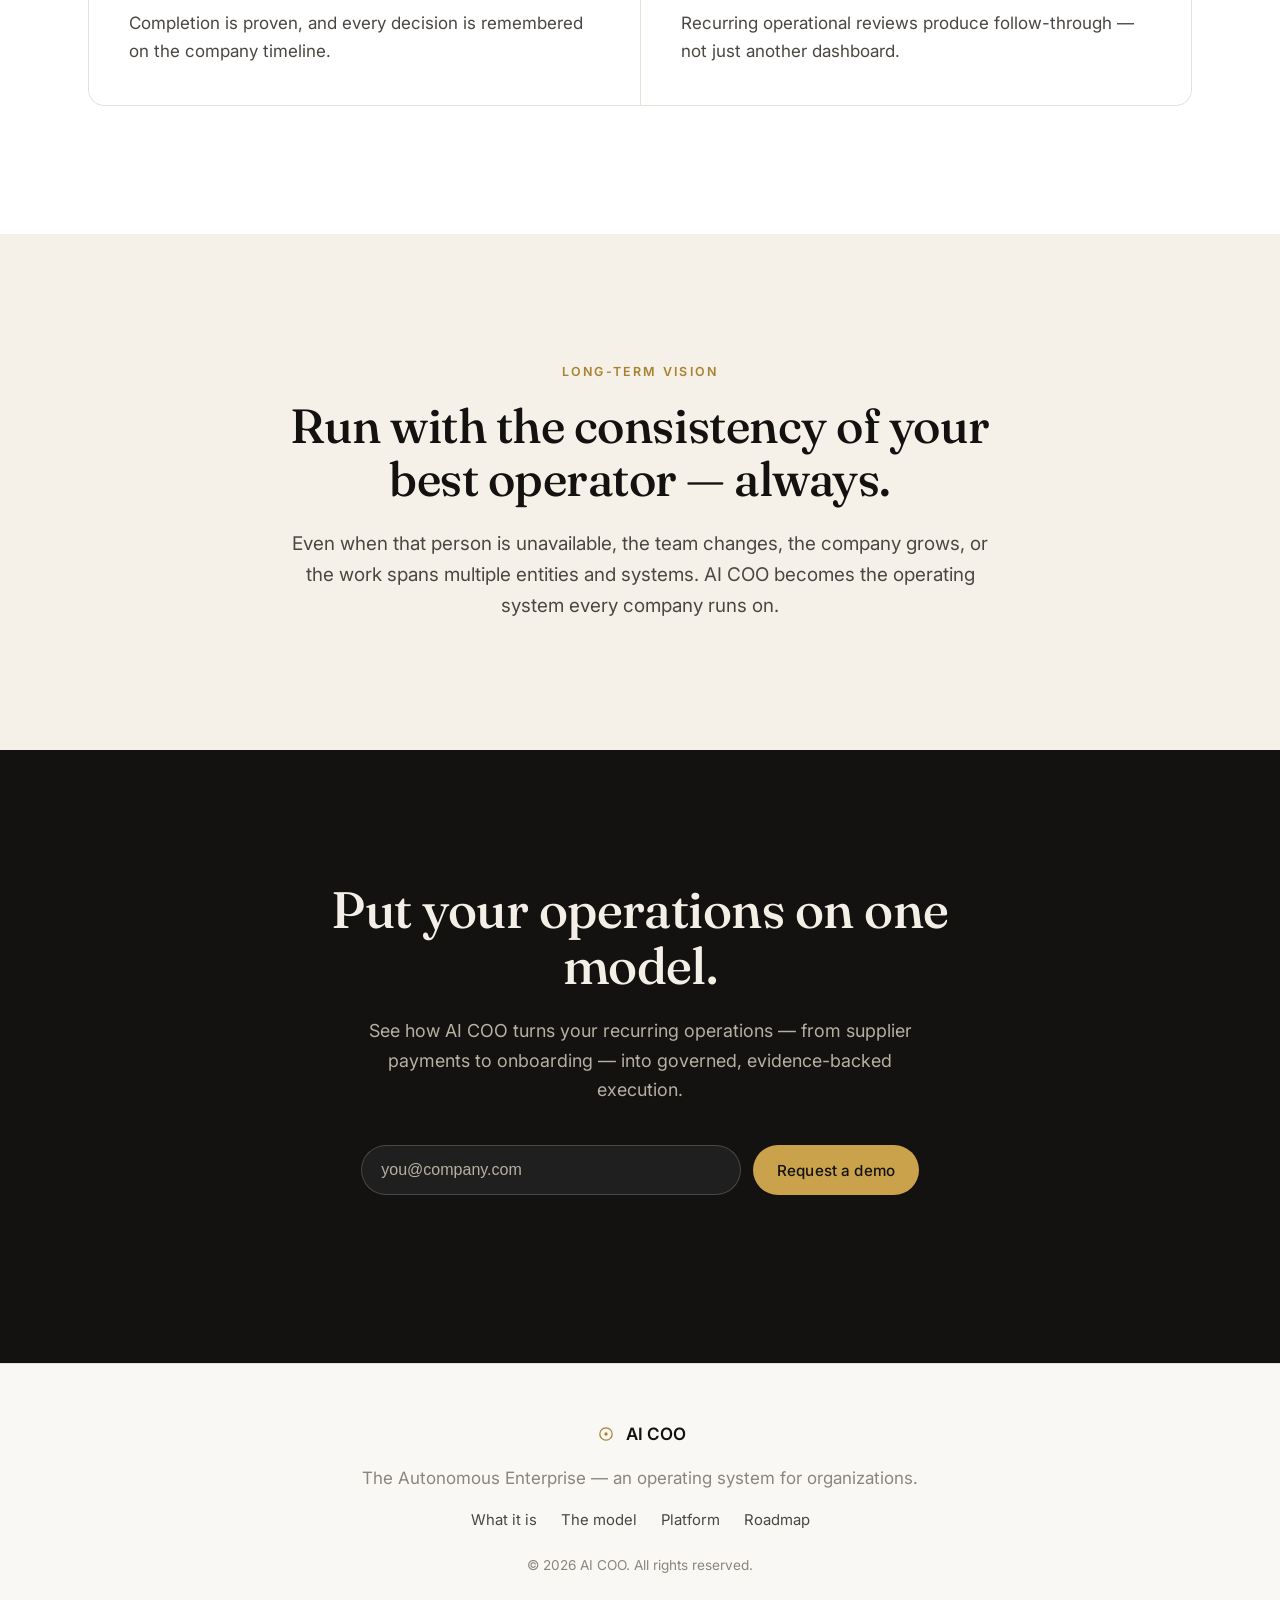
==== commit 8eae1720: "Reframe site around The Autonomous Enterprise (Founding Spec v1.0) Reposition AI COO as the executiv" ====
--- a/index.html
+++ b/index.html
@@ -3,14 +3,13 @@
 <head>
   <meta charset="UTF-8" />
   <meta name="viewport" content="width=device-width, initial-scale=1.0" />
-  <title>AI COO — The Operating System for Running a Company</title>
-  <meta name="description" content="AI COO is an autonomous operational manager that ensures your recurring business processes are executed correctly, every time — proactively managing execution, following up, and enforcing company standards." />
+  <title>AI COO — The Autonomous Enterprise Operating System</title>
+  <meta name="description" content="The Autonomous Enterprise is a company-wide operating system that connects everything your company knows to everything it does. AI COO is the executive interface: it observes events, applies Company Skills and constraints, coordinates people and software, verifies evidence, and reports what management needs to know." />
   <meta name="theme-color" content="#0f0f0f" />
 
-  <!-- Open Graph -->
   <meta property="og:type" content="website" />
-  <meta property="og:title" content="AI COO — The Operating System for Running a Company" />
-  <meta property="og:description" content="An autonomous operational manager that executes, follows up, and enforces company standards — every time." />
+  <meta property="og:title" content="AI COO — The Autonomous Enterprise Operating System" />
+  <meta property="og:description" content="One connected operational model of the company. Governed Company Skills, bounded autonomy, and evidence-based completion — with AI COO as your executive interface." />
 
   <link rel="preconnect" href="https://fonts.googleapis.com" />
   <link rel="preconnect" href="https://fonts.gstatic.com" crossorigin />
@@ -37,11 +36,11 @@
       </a>
 
       <nav class="nav" aria-label="Primary">
-        <a href="#problem">Problem</a>
-        <a href="#solution">Solution</a>
+        <a href="#category">What it is</a>
+        <a href="#model">The model</a>
         <a href="#platform">Platform</a>
-        <a href="#example">In&nbsp;action</a>
-        <a href="#vision">Vision</a>
+        <a href="#brief">In&nbsp;action</a>
+        <a href="#roadmap">Roadmap</a>
       </nav>
 
       <a class="btn btn-primary header-cta" href="#contact">Request a demo</a>
@@ -52,11 +51,11 @@
     </div>
 
     <div class="mobile-nav" id="mobileNav" hidden>
-      <a href="#problem">Problem</a>
-      <a href="#solution">Solution</a>
+      <a href="#category">What it is</a>
+      <a href="#model">The model</a>
       <a href="#platform">Platform</a>
-      <a href="#example">In action</a>
-      <a href="#vision">Vision</a>
+      <a href="#brief">In action</a>
+      <a href="#roadmap">Roadmap</a>
       <a class="btn btn-primary" href="#contact">Request a demo</a>
     </div>
   </header>
@@ -67,35 +66,25 @@
     <!-- Hero -->
     <section class="hero">
       <div class="container hero-inner">
-        <p class="eyebrow reveal">The operating system for running a company</p>
+        <p class="eyebrow reveal">The Autonomous Enterprise · An operating system for organizations</p>
         <h1 class="hero-title reveal">
-          Your company runs on process.<br />
-          <span class="accent-text">AI&nbsp;COO</span> makes sure it actually runs.
+          Everything your company <span class="accent-text">knows</span>,
+          connected to everything it <span class="accent-text">does</span>.
         </h1>
         <p class="hero-lede reveal">
-          AI COO is an autonomous operational manager that ensures recurring business
-          processes are executed correctly — every time. It proactively manages execution,
-          follows up, enforces company standards, and continuously improves operations.
+          AI COO is the executive interface to a company-wide operating system. It understands
+          organizational context, observes events, applies governed Company Skills and constraints,
+          coordinates people and software, verifies evidence, and reports what management needs to know.
         </p>
         <div class="hero-actions reveal">
           <a class="btn btn-primary" href="#contact">Request a demo</a>
-          <a class="btn btn-ghost" href="#solution">See how it works</a>
-        </div>
-
-        <dl class="hero-stats reveal">
-          <div>
-            <dt>Execution engine</dt>
-            <dd>Not another knowledge base</dd>
-          </div>
-          <div>
-            <dt>Always on</dt>
-            <dd>Detects events, launches workflows</dd>
-          </div>
-          <div>
-            <dt>Never forgets</dt>
-            <dd>Follows up until complete</dd>
-          </div>
-        </dl>
+          <a class="btn btn-ghost" href="#category">See how it works</a>
+        </div>
+
+        <blockquote class="epigraph reveal">
+          “Everything the company knows and everything the company does should be connected
+          to one operational model.”
+        </blockquote>
       </div>
       <div class="hero-glow" aria-hidden="true"></div>
     </section>
@@ -105,161 +94,268 @@
       <div class="container narrow">
         <p class="section-tag reveal">The Problem</p>
         <h2 class="section-title reveal">
-          Knowledge is everywhere. Execution depends on people
-          <span class="accent-text">remembering</span>.
+          Companies mistake activity for <span class="accent-text">outcomes</span>.
         </h2>
         <p class="section-lede reveal">
-          Procedures live scattered across documents, inboxes, and systems — while getting
-          things done relies on the right person recalling the right steps at the right moment.
-          Companies don't need another place to store knowledge. They need an engine that runs it.
-        </p>
-      </div>
-    </section>
-
-    <!-- Solution -->
+          Knowledge is scattered across documents and systems, while execution depends on people
+          remembering procedures. Someone clicks “done,” a workflow advances, and management assumes
+          the result is complete. Companies don't need another knowledge base — they need an
+          execution engine that owns the outcome and proves it happened.
+        </p>
+      </div>
+    </section>
+
+    <!-- What it is / is not -->
+    <section class="section section-tint" id="category">
+      <div class="container">
+        <div class="section-head">
+          <p class="section-tag reveal">The Category</p>
+          <h2 class="section-title reveal">The operational control plane for the organization.</h2>
+          <p class="section-lede reveal">
+            Not a replacement for every tool, and not a passive search layer over your files —
+            a connected operating model that owns execution and earns operational authority.
+          </p>
+        </div>
+
+        <div class="dual">
+          <div class="dual-col dual-is reveal">
+            <h3><span class="dual-mark is" aria-hidden="true"></span> What it is</h3>
+            <ul>
+              <li>The operational control plane for the organization.</li>
+              <li>A semantic, temporal model connecting people, documents, money, policies and work.</li>
+              <li>The runtime for Company Skills and governed AI agents.</li>
+              <li>The management system for reviews, exceptions, decisions and follow-through.</li>
+              <li>A native workspace for official records, procedures and connected files.</li>
+            </ul>
+          </div>
+          <div class="dual-col dual-isnt reveal">
+            <h3><span class="dual-mark isnt" aria-hidden="true"></span> What it is not</h3>
+            <ul>
+              <li>Not a generic chatbot that answers questions without owning outcomes.</li>
+              <li>Not only a workflow builder where every branch is designed by hand.</li>
+              <li>Not only a search layer over existing files.</li>
+              <li>Not a replacement for every ledger, payroll engine or CRM on day one.</li>
+              <li>Not unrestricted software allowed to move money on model confidence alone.</li>
+            </ul>
+          </div>
+        </div>
+      </div>
+    </section>
+
+    <!-- Solution flow -->
     <section class="section section-dark" id="solution">
       <div class="container">
         <div class="section-head">
-          <p class="section-tag reveal">The Solution</p>
-          <h2 class="section-title reveal">From knowing what to do — to it being done.</h2>
-          <p class="section-lede reveal">
-            AI COO detects business events, launches the correct workflows, executes
-            automations, delegates tasks, verifies completion, and escalates when needed.
-          </p>
-        </div>
-
-        <ol class="flow">
-          <li class="flow-step reveal">
-            <span class="flow-num">01</span>
-            <h3>Detect</h3>
-            <p>Business events are recognized the moment they occur.</p>
-          </li>
-          <li class="flow-step reveal">
-            <span class="flow-num">02</span>
-            <h3>Launch</h3>
-            <p>The correct workflow starts automatically, with the right context.</p>
-          </li>
-          <li class="flow-step reveal">
-            <span class="flow-num">03</span>
-            <h3>Execute</h3>
-            <p>Automations run and tasks are delegated to the right people.</p>
-          </li>
-          <li class="flow-step reveal">
-            <span class="flow-num">04</span>
-            <h3>Verify</h3>
-            <p>Completion is confirmed — and anything stuck is escalated.</p>
-          </li>
+          <p class="section-tag reveal">How it works</p>
+          <h2 class="section-title reveal">From event to verified outcome.</h2>
+          <p class="section-lede reveal">
+            The same engine that reviews a payment can run an employee offboarding or a security
+            incident. Breadth comes from shared infrastructure and reusable Skills — not unrelated features.
+          </p>
+        </div>
+
+        <ol class="flow flow-6">
+          <li class="flow-step reveal"><span class="flow-num">01</span><h3>Observe</h3><p>Detect the business event the moment it occurs.</p></li>
+          <li class="flow-step reveal"><span class="flow-num">02</span><h3>Apply Skills</h3><p>Launch the correct versioned Company Skill with full context.</p></li>
+          <li class="flow-step reveal"><span class="flow-num">03</span><h3>Check</h3><p>Validate every constraint before anything executes.</p></li>
+          <li class="flow-step reveal"><span class="flow-num">04</span><h3>Coordinate</h3><p>Run automations and delegate tasks to the right people.</p></li>
+          <li class="flow-step reveal"><span class="flow-num">05</span><h3>Verify</h3><p>Require evidence that the intended result actually happened.</p></li>
+          <li class="flow-step reveal"><span class="flow-num">06</span><h3>Report</h3><p>Surface decisions, risks and follow-through to management.</p></li>
         </ol>
       </div>
     </section>
 
-    <!-- Core Principles -->
-    <section class="section" id="principles">
-      <div class="container">
-        <div class="section-head">
-          <p class="section-tag reveal">Core Principles</p>
-          <h2 class="section-title reveal">Built on four operating beliefs.</h2>
-        </div>
-        <div class="principles-grid">
-          <div class="principle reveal">
-            <span class="principle-index">01</span>
-            <h3>Process-first</h3>
-            <p>Every operation begins with a defined process — not tribal knowledge.</p>
-          </div>
-          <div class="principle reveal">
-            <span class="principle-index">02</span>
-            <h3>AI remembers everything</h3>
-            <p>No detail is dropped. The system holds the full operational memory.</p>
-          </div>
-          <div class="principle reveal">
-            <span class="principle-index">03</span>
-            <h3>AI follows up</h3>
-            <p>Work is chased to completion, so nothing quietly falls through.</p>
-          </div>
-          <div class="principle reveal">
-            <span class="principle-index">04</span>
-            <h3>Continuous improvement</h3>
-            <p>Operations get measurably better with every cycle.</p>
-          </div>
-        </div>
-      </div>
-    </section>
-
-    <!-- Platform: Digital Twin, Skills, Constraint Engine -->
+    <!-- One connected model: Digital Twin domains -->
+    <section class="section" id="model">
+      <div class="container">
+        <div class="section-head">
+          <p class="section-tag reveal">The Company Digital Twin</p>
+          <h2 class="section-title reveal">One living model of your whole company.</h2>
+          <p class="section-lede reveal">
+            Every workflow improves the same model. A single vendor payment enriches supplier history,
+            contract usage, budget consumption, the cash forecast and management reporting — so the
+            platform compounds in value as your operations run through it.
+          </p>
+        </div>
+        <div class="domains">
+          <div class="domain reveal"><h3>Organization</h3><p>Entities, teams, roles, reporting lines, authority and locations.</p></div>
+          <div class="domain reveal"><h3>People</h3><p>Employment, responsibilities, skills, access, equipment and lifecycle.</p></div>
+          <div class="domain reveal"><h3>External relationships</h3><p>Suppliers, customers, partners, advisors and regulators.</p></div>
+          <div class="domain reveal"><h3>Commercial &amp; legal</h3><p>Contracts, clauses, obligations, renewals, notices and signatures.</p></div>
+          <div class="domain reveal"><h3>Financial</h3><p>Budgets, commitments, accruals, invoices, payments, cash and forecasts.</p></div>
+          <div class="domain reveal"><h3>Work</h3><p>Projects, milestones, tasks, dependencies, capacity and deliverables.</p></div>
+          <div class="domain reveal"><h3>Knowledge &amp; records</h3><p>Documents, SOPs, policies, decisions, meetings and evidence.</p></div>
+          <div class="domain reveal"><h3>Technology &amp; risk</h3><p>Systems, identities, assets, data, controls, incidents and continuity.</p></div>
+        </div>
+        <p class="model-note reveal">
+          <strong>Native where it should own the record, federated where existing systems stay
+          authoritative.</strong> Connect a drive, ERP or HR system, preserve source permissions,
+          and promote selected objects into governed operational records over time.
+        </p>
+      </div>
+    </section>
+
+    <!-- Platform primitives -->
     <section class="section section-tint" id="platform">
       <div class="container">
         <div class="section-head">
-          <p class="section-tag reveal">The Platform</p>
-          <h2 class="section-title reveal">A living model of your company — with a mind for how it runs.</h2>
-        </div>
-
-        <div class="cards">
-          <article class="card reveal">
-            <div class="card-icon" aria-hidden="true">
-              <svg viewBox="0 0 24 24" fill="none"><circle cx="12" cy="12" r="9" stroke="currentColor" stroke-width="1.5"/><path d="M3 12h18M12 3c2.5 2.5 2.5 15 0 18M12 3C9.5 5.5 9.5 18.5 12 21" stroke="currentColor" stroke-width="1.5"/></svg>
+          <p class="section-tag reveal">Core Platform</p>
+          <h2 class="section-title reveal">The primitives that turn knowledge into governed execution.</h2>
+        </div>
+
+        <div class="cards cards-3">
+          <article class="card reveal">
+            <div class="card-icon" aria-hidden="true"><svg viewBox="0 0 24 24" fill="none"><circle cx="6" cy="7" r="2.2" stroke="currentColor" stroke-width="1.5"/><circle cx="18" cy="7" r="2.2" stroke="currentColor" stroke-width="1.5"/><circle cx="12" cy="17" r="2.2" stroke="currentColor" stroke-width="1.5"/><path d="M7.8 8.4l3 6.8M16.2 8.4l-3 6.8M8 7h8" stroke="currentColor" stroke-width="1.5"/></svg></div>
+            <h3>Organizational Graph</h3>
+            <p>A semantic, temporal ontology connecting people, money, documents, policies and work.</p>
+          </article>
+          <article class="card reveal">
+            <div class="card-icon" aria-hidden="true"><svg viewBox="0 0 24 24" fill="none"><path d="M12 3v4M12 17v4M3 12h4M17 12h4" stroke="currentColor" stroke-width="1.5" stroke-linecap="round"/><circle cx="12" cy="12" r="4" stroke="currentColor" stroke-width="1.5"/></svg></div>
+            <h3>Event Engine</h3>
+            <p>Proactively detects business events and triggers the right response — every time.</p>
+          </article>
+          <article class="card reveal">
+            <div class="card-icon" aria-hidden="true"><svg viewBox="0 0 24 24" fill="none"><path d="M4 6h16M4 12h16M4 18h10" stroke="currentColor" stroke-width="1.5" stroke-linecap="round"/><circle cx="19" cy="18" r="2.2" stroke="currentColor" stroke-width="1.5"/></svg></div>
+            <h3>Company Skills</h3>
+            <p>Versioned, testable operational packages — procedures, approvals, templates and decision trees.</p>
+          </article>
+          <article class="card reveal">
+            <div class="card-icon" aria-hidden="true"><svg viewBox="0 0 24 24" fill="none"><path d="M12 3l7 3v5c0 4.2-2.8 7.6-7 9-4.2-1.4-7-4.8-7-9V6l7-3z" stroke="currentColor" stroke-width="1.5" stroke-linejoin="round"/><path d="M9 12l2 2 4-4" stroke="currentColor" stroke-width="1.5" stroke-linecap="round" stroke-linejoin="round"/></svg></div>
+            <h3>Constraint Engine</h3>
+            <p>Validates every operational event against policy before execution — enforced by default.</p>
+          </article>
+          <article class="card reveal">
+            <div class="card-icon" aria-hidden="true"><svg viewBox="0 0 24 24" fill="none"><path d="M12 4v8l5 3" stroke="currentColor" stroke-width="1.5" stroke-linecap="round" stroke-linejoin="round"/><circle cx="12" cy="12" r="8.5" stroke="currentColor" stroke-width="1.5"/></svg></div>
+            <h3>Decision Engine</h3>
+            <p>Bounded autonomy: explicit permissions, evidence, approvals, audit and human override.</p>
+          </article>
+          <article class="card reveal">
+            <div class="card-icon" aria-hidden="true"><svg viewBox="0 0 24 24" fill="none"><path d="M5 12l4 4 10-10" stroke="currentColor" stroke-width="1.6" stroke-linecap="round" stroke-linejoin="round"/><path d="M5 19h14" stroke="currentColor" stroke-width="1.5" stroke-linecap="round"/></svg></div>
+            <h3>Evidence-Based Completion</h3>
+            <p>Distinguishes activity from proof. Every material step defines what evidence closes it.</p>
+          </article>
+        </div>
+      </div>
+    </section>
+
+    <!-- Evidence + bounded autonomy statement -->
+    <section class="section" id="autonomy">
+      <div class="container narrow center">
+        <p class="section-tag reveal">Bounded Autonomy</p>
+        <h2 class="section-title reveal">
+          A credible path from assisted execution to <span class="accent-text">trusted autonomy</span>.
+        </h2>
+        <p class="section-lede reveal">
+          Autonomy is measured by safe, verified outcomes — never by the percentage of steps performed
+          by AI. AI COO prepares complete evidence, prevents a bad payment, and asks the one decisive
+          question. Nothing moves money or changes access on model confidence alone.
+        </p>
+        <div class="constraint-row autonomy-row">
+          <div class="constraint reveal" data-level="hard">
+            <span class="constraint-badge">Hard constraints</span>
+            <p>Execution is blocked. No exceptions.</p>
+          </div>
+          <div class="constraint reveal" data-level="soft">
+            <span class="constraint-badge">Soft constraints</span>
+            <p>Approval is required before proceeding.</p>
+          </div>
+          <div class="constraint reveal" data-level="rec">
+            <span class="constraint-badge">Recommendations</span>
+            <p>Surfaced as guidance — never forced.</p>
+          </div>
+        </div>
+      </div>
+    </section>
+
+    <!-- AI Executive Layer -->
+    <section class="section section-dark" id="executive">
+      <div class="container">
+        <div class="section-head">
+          <p class="section-tag reveal">The AI Executive Layer</p>
+          <h2 class="section-title reveal">One company model. A team of AI executives.</h2>
+          <p class="section-lede reveal">
+            AI COO is the primary generalist executive — it coordinates cross-functional operations,
+            identifies which specialist capability is needed, and maintains follow-through. Specialist
+            AI executives add depth without becoming independent agents with separate memories or
+            permissions. They all operate through the same operating system.
+          </p>
+        </div>
+        <div class="layers">
+          <div class="layer reveal"><span class="layer-index">Interface</span><h3>AI COO</h3><p>Report events, ask questions, request decisions, and delegate outcomes — in plain language.</p></div>
+          <div class="layer reveal"><span class="layer-index">Specialists</span><h3>AI CFO · CHRO · more</h3><p>Deeper domain reasoning, governed by one shared policy and audit trail.</p></div>
+          <div class="layer reveal"><span class="layer-index">Foundation</span><h3>One operating system</h3><p>The Digital Twin, Company Skills, constraints, evidence and organizational memory.</p></div>
+        </div>
+      </div>
+    </section>
+
+    <!-- In action: Daily Brief -->
+    <section class="section section-tint" id="brief">
+      <div class="container">
+        <div class="section-head">
+          <p class="section-tag reveal">In Action</p>
+          <h2 class="section-title reveal">A morning with AI COO.</h2>
+          <p class="section-lede reveal">
+            Less like automation, more like your most competent operator: it knows what should happen,
+            prepares the work, asks the right person at the right time, and escalates only what matters.
+          </p>
+        </div>
+
+        <div class="brief reveal">
+          <div class="brief-head">
+            <span class="brief-dot" aria-hidden="true"></span>
+            <span>AI COO — Daily Brief</span>
+          </div>
+
+          <div class="brief-grid">
+            <div class="brief-group">
+              <p class="brief-label brief-decide">Decisions requested</p>
+              <ul>
+                <li>Approve or pause <strong>Data Works</strong> — April hours are 28% above plan; the cap runs out in 11 days and no contract amendment exists.</li>
+                <li>Renew the insurance policy before <strong>Friday's</strong> notice deadline — premium up 12%, cyber limit below the new customer requirement.</li>
+                <li>Approve the revised hiring sequence — moving two roles to October keeps the cash low point above the $600K policy threshold.</li>
+              </ul>
             </div>
-            <h3>Company Digital Twin</h3>
-            <p>
-              A living model of the organization — people, responsibilities, contracts,
-              vendors, assets, approvals, workflows, and operational dependencies.
-            </p>
-          </article>
-
-          <article class="card reveal">
-            <div class="card-icon" aria-hidden="true">
-              <svg viewBox="0 0 24 24" fill="none"><path d="M4 6h16M4 12h16M4 18h10" stroke="currentColor" stroke-width="1.5" stroke-linecap="round"/><circle cx="19" cy="18" r="2.2" stroke="currentColor" stroke-width="1.5"/></svg>
+
+            <div class="brief-group">
+              <p class="brief-label brief-risk">New risks</p>
+              <ul>
+                <li>A supplier tax certificate expired — two payments totaling <strong>$18,700</strong> are blocked; an automatic renewal request was sent.</li>
+                <li>A customer milestone is five days late, delaying a <strong>$42,000</strong> invoice unless acceptance lands by Thursday.</li>
+                <li>A database backup-restore test failed — IT has a remediation task due today.</li>
+              </ul>
             </div>
-            <h3>Company Skills</h3>
-            <p>
-              Operational knowledge encapsulated into reusable Skills — procedures,
-              approvals, templates, AI instructions, decision trees, and compliance
-              requirements.
-            </p>
-          </article>
-
-          <article class="card reveal">
-            <div class="card-icon" aria-hidden="true">
-              <svg viewBox="0 0 24 24" fill="none"><path d="M12 3l7 3v5c0 4.2-2.8 7.6-7 9-4.2-1.4-7-4.8-7-9V6l7-3z" stroke="currentColor" stroke-width="1.5" stroke-linejoin="round"/><path d="M9 12l2 2 4-4" stroke="currentColor" stroke-width="1.5" stroke-linecap="round" stroke-linejoin="round"/></svg>
+
+            <div class="brief-group">
+              <p class="brief-label brief-done">Handled automatically</p>
+              <ul>
+                <li>Prepared nine supplier payments; routed two for approval.</li>
+                <li>Created accounts and equipment requests for two new employees.</li>
+                <li>Reminded three contracts entering the 60-day renewal window.</li>
+                <li>Updated the cash forecast with approved invoices and hourly-supplier accruals.</li>
+              </ul>
             </div>
-            <h3>Constraint Engine</h3>
-            <p>
-              Every operational event is validated before execution — so standards and
-              compliance are enforced by default, not by memory.
-            </p>
-          </article>
-        </div>
-
-        <!-- Constraint types -->
-        <div class="constraints reveal">
-          <h3 class="constraints-title">Three levels of control</h3>
-          <div class="constraint-row">
-            <div class="constraint" data-level="hard">
-              <span class="constraint-badge">Hard Constraints</span>
-              <p>Execution is blocked. No exceptions.</p>
+
+            <div class="brief-group">
+              <p class="brief-label brief-wait">What can wait</p>
+              <ul>
+                <li>Four minor document-classification questions remain in the queue — none affect an active payment, contract deadline or compliance obligation this week.</li>
+              </ul>
             </div>
-            <div class="constraint" data-level="soft">
-              <span class="constraint-badge">Soft Constraints</span>
-              <p>Approval is required before proceeding.</p>
-            </div>
-            <div class="constraint" data-level="rec">
-              <span class="constraint-badge">Recommendations</span>
-              <p>Suggestions only — surfaced, never forced.</p>
-            </div>
-          </div>
-        </div>
-      </div>
-    </section>
-
-    <!-- Example: Supplier Payment -->
+          </div>
+        </div>
+      </div>
+    </section>
+
+    <!-- Supplier payment wedge -->
     <section class="section" id="example">
       <div class="container">
         <div class="section-head">
-          <p class="section-tag reveal">In Action</p>
-          <h2 class="section-title reveal">Example: a supplier payment request arrives.</h2>
-          <p class="section-lede reveal">
-            Before a single shekel moves, AI COO validates the full picture — automatically.
-            It performs every possible action itself and assigns the rest according to
-            company procedure.
+          <p class="section-tag reveal">The Initial Wedge</p>
+          <h2 class="section-title reveal">Finance &amp; operations control, starting with the supplier payment.</h2>
+          <p class="section-lede reveal">
+            Where documents, money, approvals, recurring reviews and accountability intersect. Before a
+            single payment moves, AI COO validates the full picture — performing every possible check
+            itself and routing the rest by company procedure.
           </p>
         </div>
 
@@ -279,9 +375,9 @@
           <aside class="example-note reveal">
             <p class="example-note-lead">The result</p>
             <p>
-              AI COO performs all possible checks and actions automatically, then routes
-              the remaining tasks to the right people — with full context and a clear
-              deadline. Nothing is paid until every constraint is satisfied.
+              Every check is verified with evidence, the remaining tasks are routed with full context
+              and a clear deadline, and nothing is paid until every constraint is satisfied. Each run
+              enriches supplier history, contract usage, budget and the cash forecast.
             </p>
             <a class="btn btn-primary" href="#contact">See it on your workflows</a>
           </aside>
@@ -289,67 +385,58 @@
       </div>
     </section>
 
-    <!-- Architecture -->
-    <section class="section section-dark" id="architecture">
-      <div class="container">
-        <div class="section-head">
-          <p class="section-tag reveal">Architecture</p>
-          <h2 class="section-title reveal">Three layers, one execution loop.</h2>
-        </div>
-        <div class="layers">
-          <div class="layer reveal">
-            <span class="layer-index">Layer 01</span>
-            <h3>Knowledge</h3>
-            <p>The Digital Twin and Company Skills — everything the organization knows about itself.</p>
-          </div>
-          <div class="layer reveal">
-            <span class="layer-index">Layer 02</span>
-            <h3>Execution</h3>
-            <p>Workflows, automations, and delegated tasks that turn knowledge into action.</p>
-          </div>
-          <div class="layer reveal">
-            <span class="layer-index">Layer 03</span>
-            <h3>Monitoring</h3>
-            <p>Verification, follow-up, and escalation that guarantee completion.</p>
-          </div>
-        </div>
-      </div>
-    </section>
-
-    <!-- Competitive positioning -->
-    <section class="section" id="positioning">
-      <div class="container narrow center">
-        <p class="section-tag reveal">Competitive Positioning</p>
-        <h2 class="section-title reveal">
-          Not a repository. Not a to-do list.
-          <span class="accent-text">An execution owner.</span>
-        </h2>
-        <p class="section-lede reveal">
-          Unlike document repositories or project management tools, AI COO owns operational
-          execution, validates constraints, and ensures completion.
-        </p>
-      </div>
-    </section>
-
-    <!-- Long-term vision -->
+    <!-- Roadmap -->
+    <section class="section section-dark" id="roadmap">
+      <div class="container">
+        <div class="section-head">
+          <p class="section-tag reveal">Roadmap</p>
+          <h2 class="section-title reveal">Gated by capability and trust — not the calendar.</h2>
+        </div>
+        <ol class="roadmap">
+          <li class="phase reveal"><span class="phase-tag">Phase 0</span><h3>Design partner</h3><p>Map three real workflows, import source data, run in observe mode, and define trust and value metrics.</p></li>
+          <li class="phase reveal"><span class="phase-tag">Phase 1</span><h3>Operational control center</h3><p>Company model, permission-aware knowledge, supplier payment and hourly review, approvals, evidence and an executive dashboard.</p></li>
+          <li class="phase reveal"><span class="phase-tag">Phase 2</span><h3>Financial &amp; vendor operations</h3><p>Supplier onboarding, contract renewal, budget and cash forecasting, payment execution support and monthly close.</p></li>
+          <li class="phase reveal"><span class="phase-tag">Phase 3</span><h3>Company-wide operations</h3><p>Employee lifecycle, customer billing and collections, projects, incidents, assets, access and policy management.</p></li>
+          <li class="phase reveal"><span class="phase-tag">Phase 4</span><h3>Autonomous enterprise platform</h3><p>Specialist AI executives, simulation, a Skill marketplace, jurisdiction packs, and higher bounded autonomy earned through reliability.</p></li>
+        </ol>
+      </div>
+    </section>
+
+    <!-- Differentiation -->
+    <section class="section" id="differentiation">
+      <div class="container">
+        <div class="section-head">
+          <p class="section-tag reveal">Why AI COO</p>
+          <h2 class="section-title reveal">Owns execution. Proves completion. Compounds over time.</h2>
+        </div>
+        <div class="principles-grid diff-grid">
+          <div class="principle reveal"><span class="principle-index">01</span><h3>Opinionated organizational model</h3><p>Deployable for a growing company without an enterprise platform team.</p></div>
+          <div class="principle reveal"><span class="principle-index">02</span><h3>Skills, not free-form agents</h3><p>Versioned, testable operational packages you can govern and improve.</p></div>
+          <div class="principle reveal"><span class="principle-index">03</span><h3>Evidence &amp; temporal memory</h3><p>Completion is proven, and every decision is remembered on the company timeline.</p></div>
+          <div class="principle reveal"><span class="principle-index">04</span><h3>Reviews that create actions</h3><p>Recurring operational reviews produce follow-through — not just another dashboard.</p></div>
+        </div>
+      </div>
+    </section>
+
+    <!-- Vision -->
     <section class="section section-tint" id="vision">
       <div class="container narrow center">
         <p class="section-tag reveal">Long-Term Vision</p>
-        <h2 class="section-title reveal">Become the operating system of every company.</h2>
+        <h2 class="section-title reveal">Run with the consistency of your best operator — always.</h2>
         <p class="section-lede reveal">
-          By combining a Digital Twin, Company Skills, autonomous workflows, and continuous
-          operational optimization, AI COO becomes the layer every company runs on.
-        </p>
-      </div>
-    </section>
-
-    <!-- CTA / Contact -->
+          Even when that person is unavailable, the team changes, the company grows, or the work spans
+          multiple entities and systems. AI COO becomes the operating system every company runs on.
+        </p>
+      </div>
+    </section>
+
+    <!-- CTA -->
     <section class="cta" id="contact">
       <div class="container cta-inner">
-        <h2 class="reveal">Run your company on rails.</h2>
+        <h2 class="reveal">Put your operations on one model.</h2>
         <p class="reveal">
-          See how AI COO manages your recurring operations — from supplier payments to
-          onboarding — correctly, every time.
+          See how AI COO turns your recurring operations — from supplier payments to onboarding —
+          into governed, evidence-backed execution.
         </p>
         <form class="cta-form reveal" id="demoForm" novalidate>
           <label class="visually-hidden" for="workEmail">Work email</label>
@@ -372,12 +459,12 @@
         </span>
         <span>AI&nbsp;COO</span>
       </div>
-      <p class="footer-tag">The operating system for running a company.</p>
+      <p class="footer-tag">The Autonomous Enterprise — an operating system for organizations.</p>
       <nav class="footer-nav" aria-label="Footer">
-        <a href="#problem">Problem</a>
-        <a href="#solution">Solution</a>
+        <a href="#category">What it is</a>
+        <a href="#model">The model</a>
         <a href="#platform">Platform</a>
-        <a href="#vision">Vision</a>
+        <a href="#roadmap">Roadmap</a>
       </nav>
       <p class="footer-legal">© <span id="year"></span> AI&nbsp;COO. All rights reserved.</p>
     </div>
--- a/assets/css/styles.css
+++ b/assets/css/styles.css
@@ -274,6 +274,75 @@
 .footer-nav a:hover { color: var(--gold-deep); }
 .footer-legal { font-size: .85rem; color: var(--ink-faint); margin-top: 6px; }
 
+/* ---------- hero epigraph ---------- */
+.epigraph {
+  margin: 52px 0 0; max-width: 640px; padding-left: 22px;
+  border-left: 2px solid var(--gold); font-family: var(--serif);
+  font-style: italic; font-size: clamp(1.1rem, 2vw, 1.35rem); color: var(--ink-soft);
+  line-height: 1.5;
+}
+
+/* ---------- what it is / is not ---------- */
+.dual { display: grid; grid-template-columns: 1fr 1fr; gap: 22px; }
+.dual-col { background: var(--paper); border: 1px solid var(--line); border-radius: var(--radius); padding: 36px 34px 30px; }
+.dual-col h3 { display: flex; align-items: center; gap: 12px; font-size: 1.4rem; margin-bottom: 22px; }
+.dual-mark { width: 26px; height: 26px; border-radius: 50%; flex: none; background-repeat: no-repeat; background-position: center; }
+.dual-mark.is { background: var(--gold-soft); background-image: url("data:image/svg+xml,%3Csvg xmlns='http://www.w3.org/2000/svg' width='14' height='14' viewBox='0 0 24 24' fill='none' stroke='%23a9822f' stroke-width='3' stroke-linecap='round' stroke-linejoin='round'%3E%3Cpolyline points='20 6 9 17 4 12'/%3E%3C/svg%3E"); }
+.dual-mark.isnt { background: #efe6e2; background-image: url("data:image/svg+xml,%3Csvg xmlns='http://www.w3.org/2000/svg' width='13' height='13' viewBox='0 0 24 24' fill='none' stroke='%23a75740' stroke-width='3' stroke-linecap='round' stroke-linejoin='round'%3E%3Cline x1='18' y1='6' x2='6' y2='18'/%3E%3Cline x1='6' y1='6' x2='18' y2='18'/%3E%3C/svg%3E"); }
+.dual-col ul { list-style: none; margin: 0; padding: 0; }
+.dual-col li { padding: 13px 0; border-bottom: 1px solid var(--line); color: var(--ink-soft); }
+.dual-col li:last-child { border-bottom: 0; }
+.dual-isnt { background: var(--paper-warm); }
+.dual-isnt li { color: var(--ink-faint); }
+
+/* ---------- 6-step flow ---------- */
+.flow-6 { grid-template-columns: repeat(3, 1fr); }
+
+/* ---------- digital twin domains ---------- */
+.domains { display: grid; grid-template-columns: repeat(4, 1fr); gap: 1px; background: var(--line); border: 1px solid var(--line); border-radius: var(--radius); overflow: hidden; }
+.domain { background: var(--paper); padding: 30px 26px 32px; transition: background .3s var(--ease); }
+.domain:hover { background: var(--paper-warm); }
+.domain h3 { font-size: 1.18rem; margin-bottom: 9px; }
+.domain h3::before { content: ""; display: block; width: 26px; height: 2px; background: var(--gold); margin-bottom: 14px; }
+.domain p { color: var(--ink-soft); font-size: .93rem; }
+.model-note { margin: 40px auto 0; max-width: 72ch; text-align: center; color: var(--ink-soft); font-size: 1.05rem; }
+.model-note strong { color: var(--ink); font-weight: 600; }
+
+/* ---------- platform cards (3-wide, wraps to grid) ---------- */
+.cards-3 { grid-template-columns: repeat(3, 1fr); }
+
+.autonomy-row { margin-top: 44px; }
+
+/* ---------- daily brief ---------- */
+.brief { background: var(--dark); color: var(--on-dark); border-radius: var(--radius); overflow: hidden; border: 1px solid rgba(255,255,255,0.08); }
+.brief-head { display: flex; align-items: center; gap: 10px; padding: 20px 30px; border-bottom: 1px solid rgba(255,255,255,0.09); font-weight: 600; letter-spacing: .01em; color: var(--on-dark); }
+.brief-dot { width: 10px; height: 10px; border-radius: 50%; background: var(--gold); box-shadow: 0 0 0 4px rgba(201,162,75,0.2); }
+.brief-grid { display: grid; grid-template-columns: 1fr 1fr; }
+.brief-group { padding: 30px 32px; border-bottom: 1px solid rgba(255,255,255,0.07); }
+.brief-group:nth-child(odd) { border-right: 1px solid rgba(255,255,255,0.07); }
+.brief-group:nth-last-child(-n+2) { border-bottom: 0; }
+.brief-label { font-size: .78rem; letter-spacing: .12em; text-transform: uppercase; font-weight: 600; margin-bottom: 16px; display: inline-flex; align-items: center; gap: 8px; }
+.brief-label::before { content: ""; width: 9px; height: 9px; border-radius: 2px; }
+.brief-decide { color: var(--gold); } .brief-decide::before { background: var(--gold); }
+.brief-risk   { color: #e08a6f; } .brief-risk::before { background: #e08a6f; }
+.brief-done   { color: #7fb08a; } .brief-done::before { background: #7fb08a; }
+.brief-wait   { color: var(--on-dark-soft); } .brief-wait::before { background: var(--on-dark-soft); }
+.brief-group ul { list-style: none; margin: 0; padding: 0; }
+.brief-group li { position: relative; padding: 9px 0 9px 18px; color: var(--on-dark-soft); font-size: .96rem; line-height: 1.55; }
+.brief-group li::before { content: ""; position: absolute; left: 0; top: 15px; width: 6px; height: 6px; border-radius: 50%; background: rgba(255,255,255,0.28); }
+.brief-group li strong { color: var(--on-dark); font-weight: 600; }
+
+/* ---------- roadmap ---------- */
+.roadmap { list-style: none; margin: 0; padding: 0; display: grid; grid-template-columns: repeat(5, 1fr); gap: 0; }
+.phase { position: relative; padding: 40px 22px 10px; }
+.phase::before { content: ""; position: absolute; left: 0; top: 0; width: 100%; height: 2px; background: rgba(255,255,255,0.12); }
+.phase::after { content: ""; position: absolute; left: 0; top: -5px; width: 12px; height: 12px; border-radius: 50%; background: var(--dark); border: 2px solid var(--gold); }
+.phase-tag { color: var(--gold); font-family: var(--serif); font-size: .95rem; letter-spacing: .03em; }
+.phase h3 { color: var(--on-dark); font-size: 1.28rem; margin: 12px 0 10px; }
+.phase p { color: var(--on-dark-soft); font-size: .93rem; }
+
+.diff-grid { margin-top: 0; }
+
 /* ---------- reveal animation ---------- */
 .reveal { opacity: 0; transform: translateY(18px); transition: opacity .7s var(--ease), transform .7s var(--ease); }
 .reveal.in { opacity: 1; transform: none; }
@@ -285,16 +354,21 @@
 
 /* ---------- responsive ---------- */
 @media (max-width: 940px) {
-  .flow, .layers, .cards, .constraint-row { grid-template-columns: 1fr 1fr; }
+  .flow, .flow-6, .layers, .cards, .cards-3, .constraint-row { grid-template-columns: 1fr 1fr; }
   .example-layout { grid-template-columns: 1fr; }
   .example-note { position: static; }
+  .domains { grid-template-columns: 1fr 1fr; }
+  .roadmap { grid-template-columns: 1fr 1fr; gap: 8px 0; }
 }
 @media (max-width: 760px) {
   .nav, .header-cta { display: none; }
   .nav-toggle { display: flex; }
   .hero-stats { grid-template-columns: 1fr; gap: 18px; }
   .principles-grid { grid-template-columns: 1fr; }
-  .flow, .layers, .cards, .constraint-row, .checklist { grid-template-columns: 1fr; }
+  .flow, .flow-6, .layers, .cards, .cards-3, .constraint-row, .checklist { grid-template-columns: 1fr; }
+  .dual, .domains, .brief-grid, .roadmap { grid-template-columns: 1fr; }
+  .brief-group:nth-child(odd) { border-right: 0; }
+  .brief-group:nth-last-child(2) { border-bottom: 1px solid rgba(255,255,255,0.07); }
   .checklist { gap: 0; }
   .principle, .card, .flow-step { padding: 30px 26px; }
 }
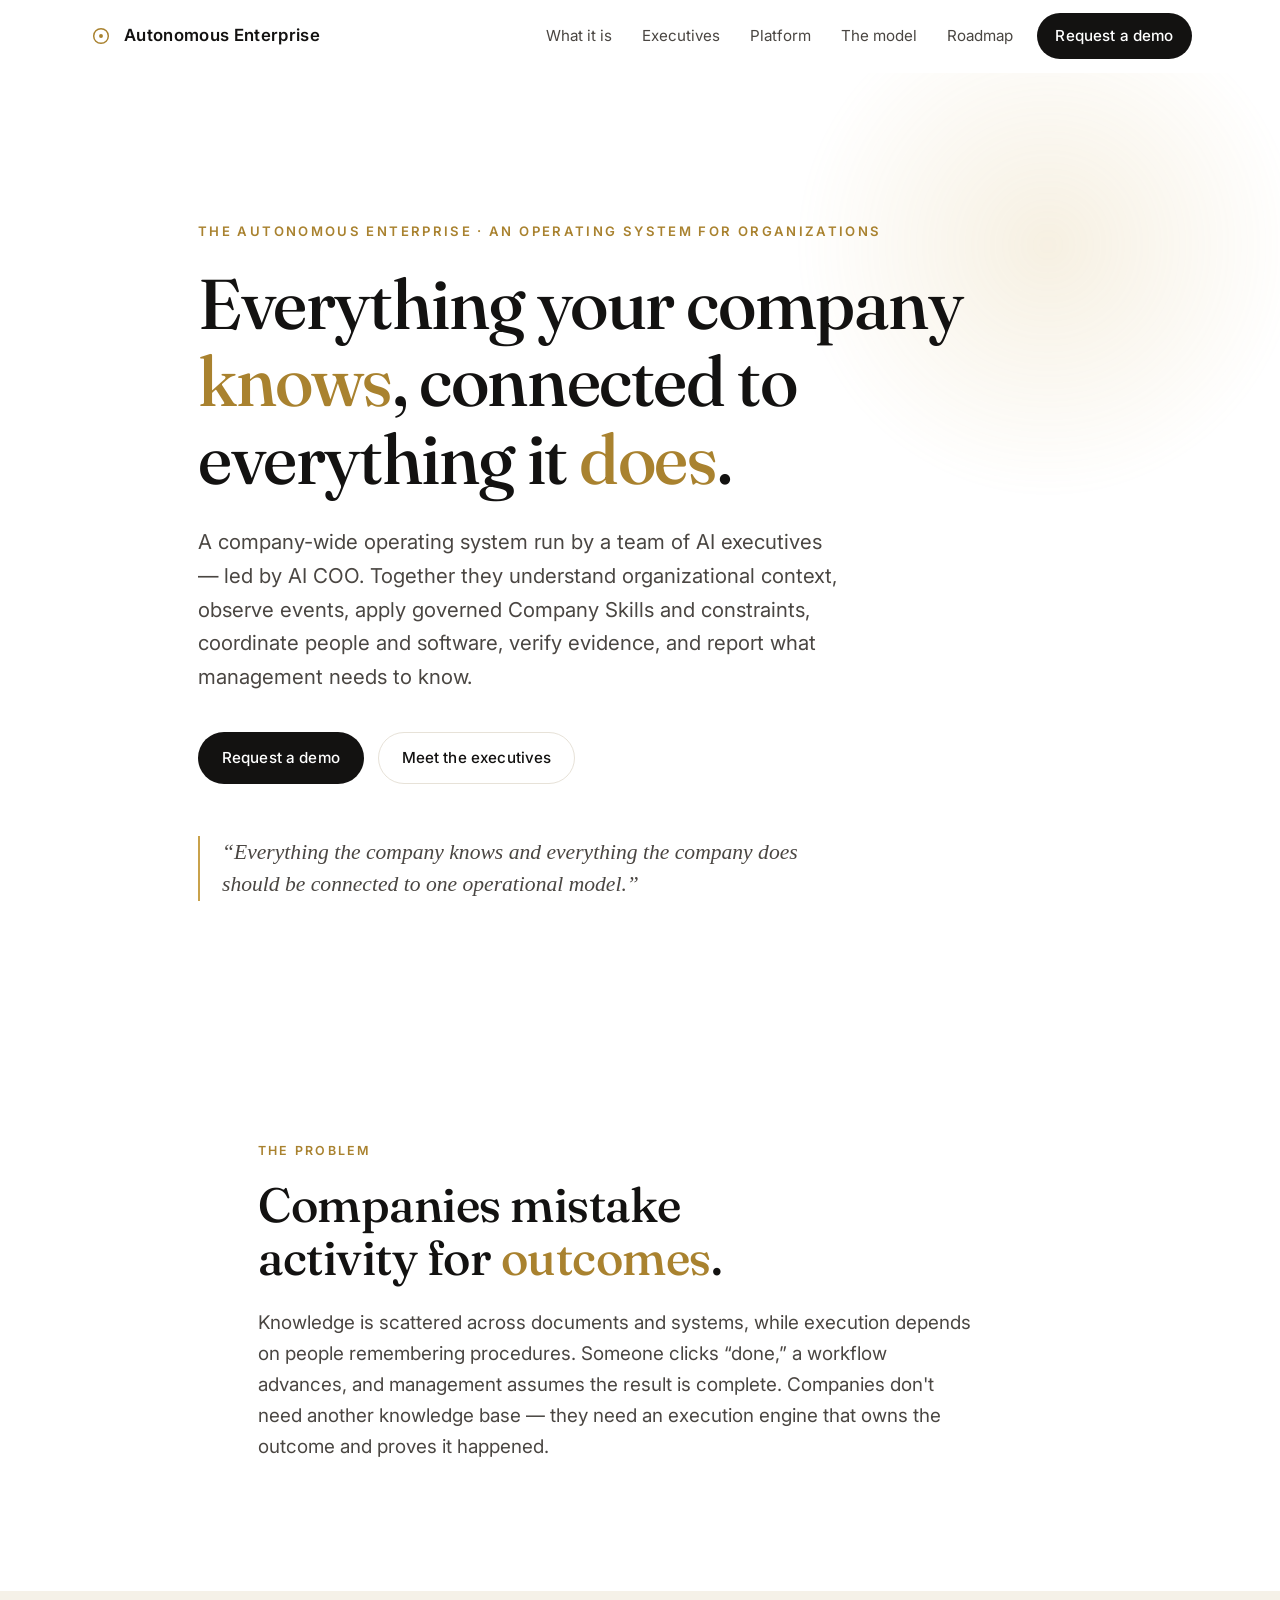
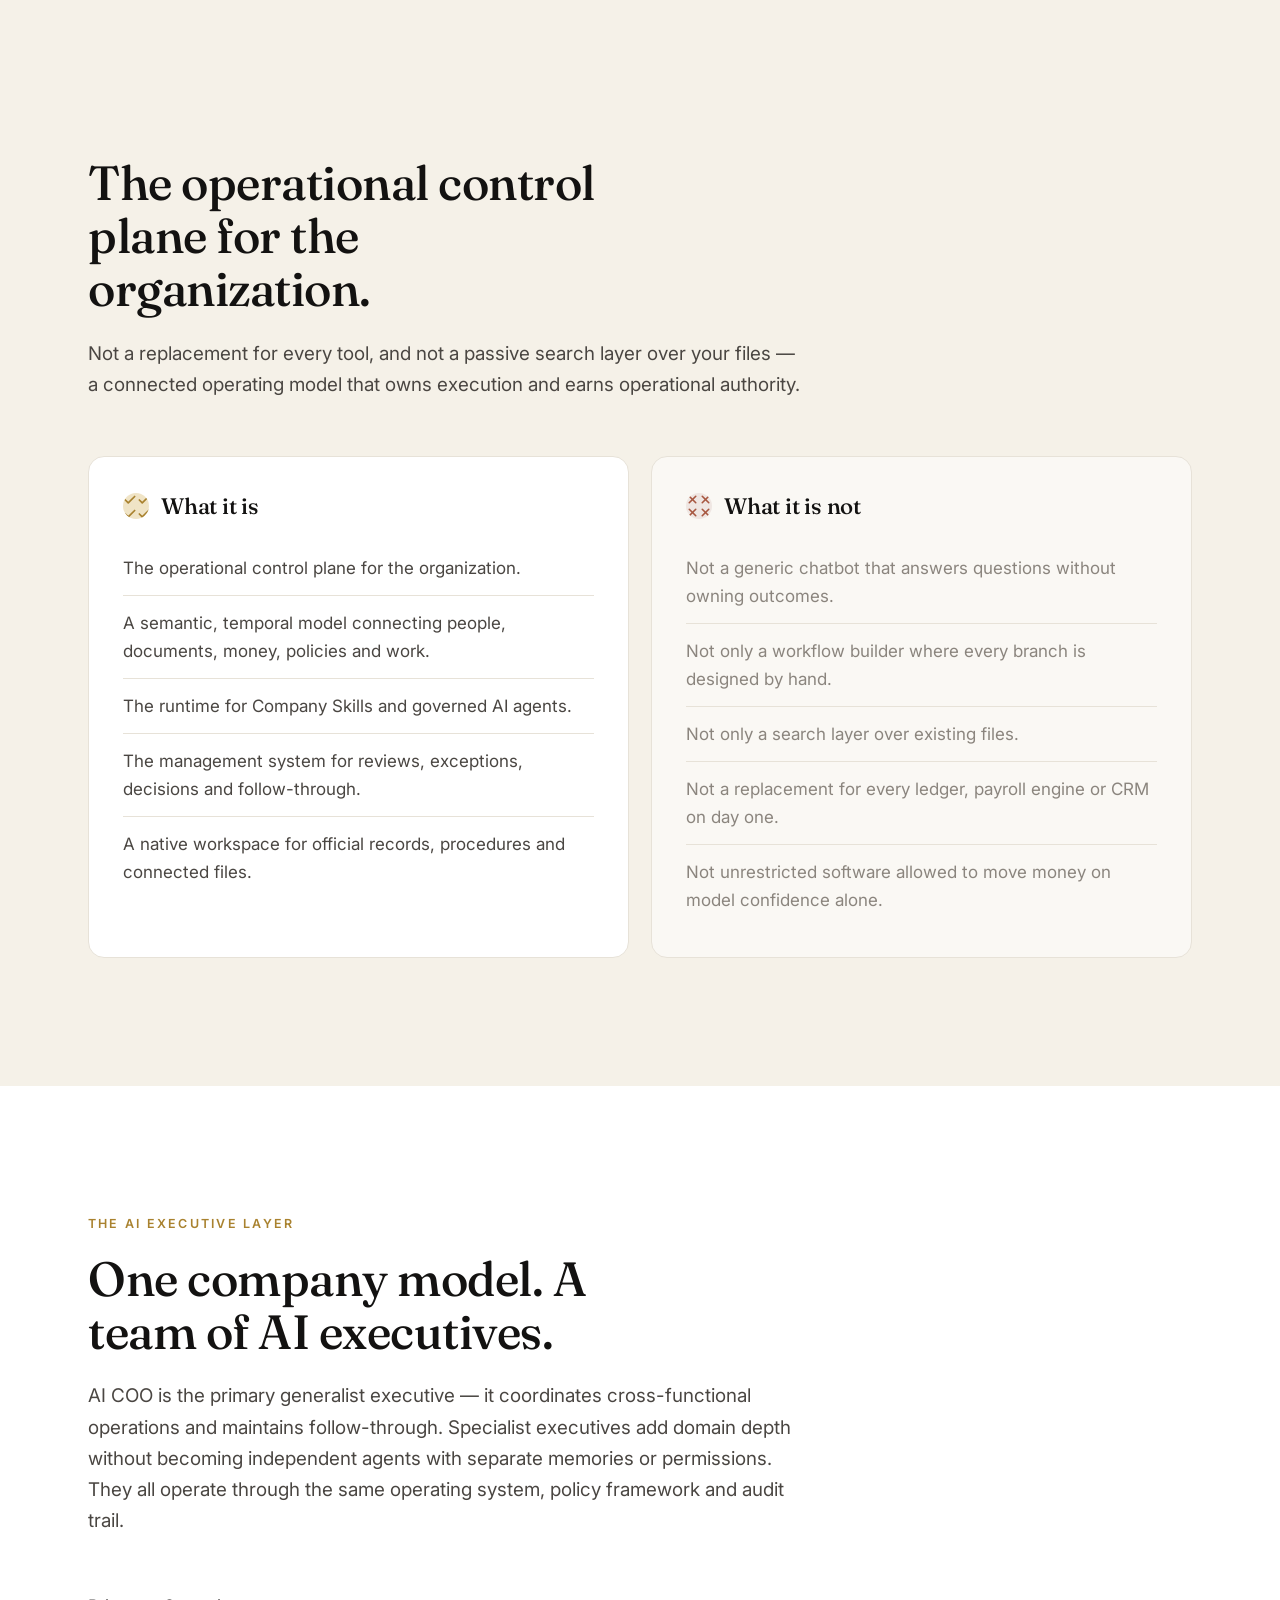
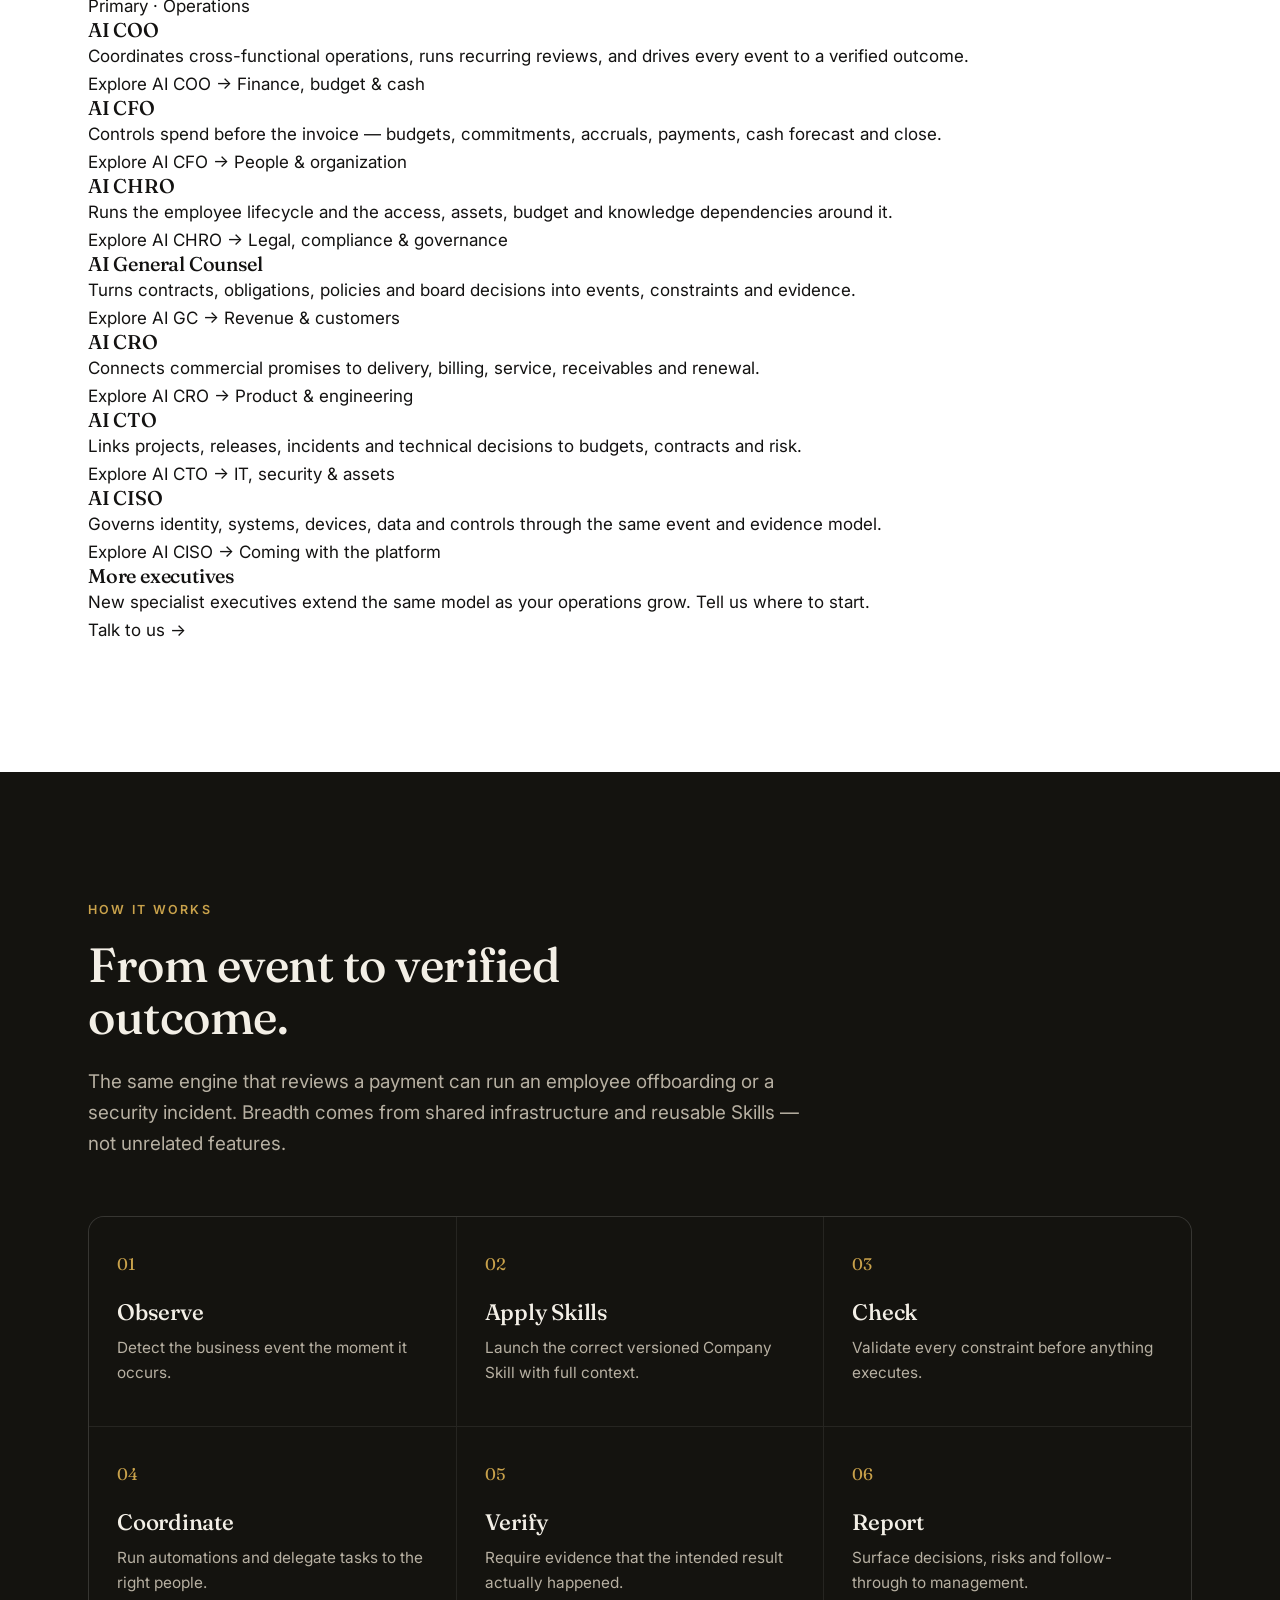
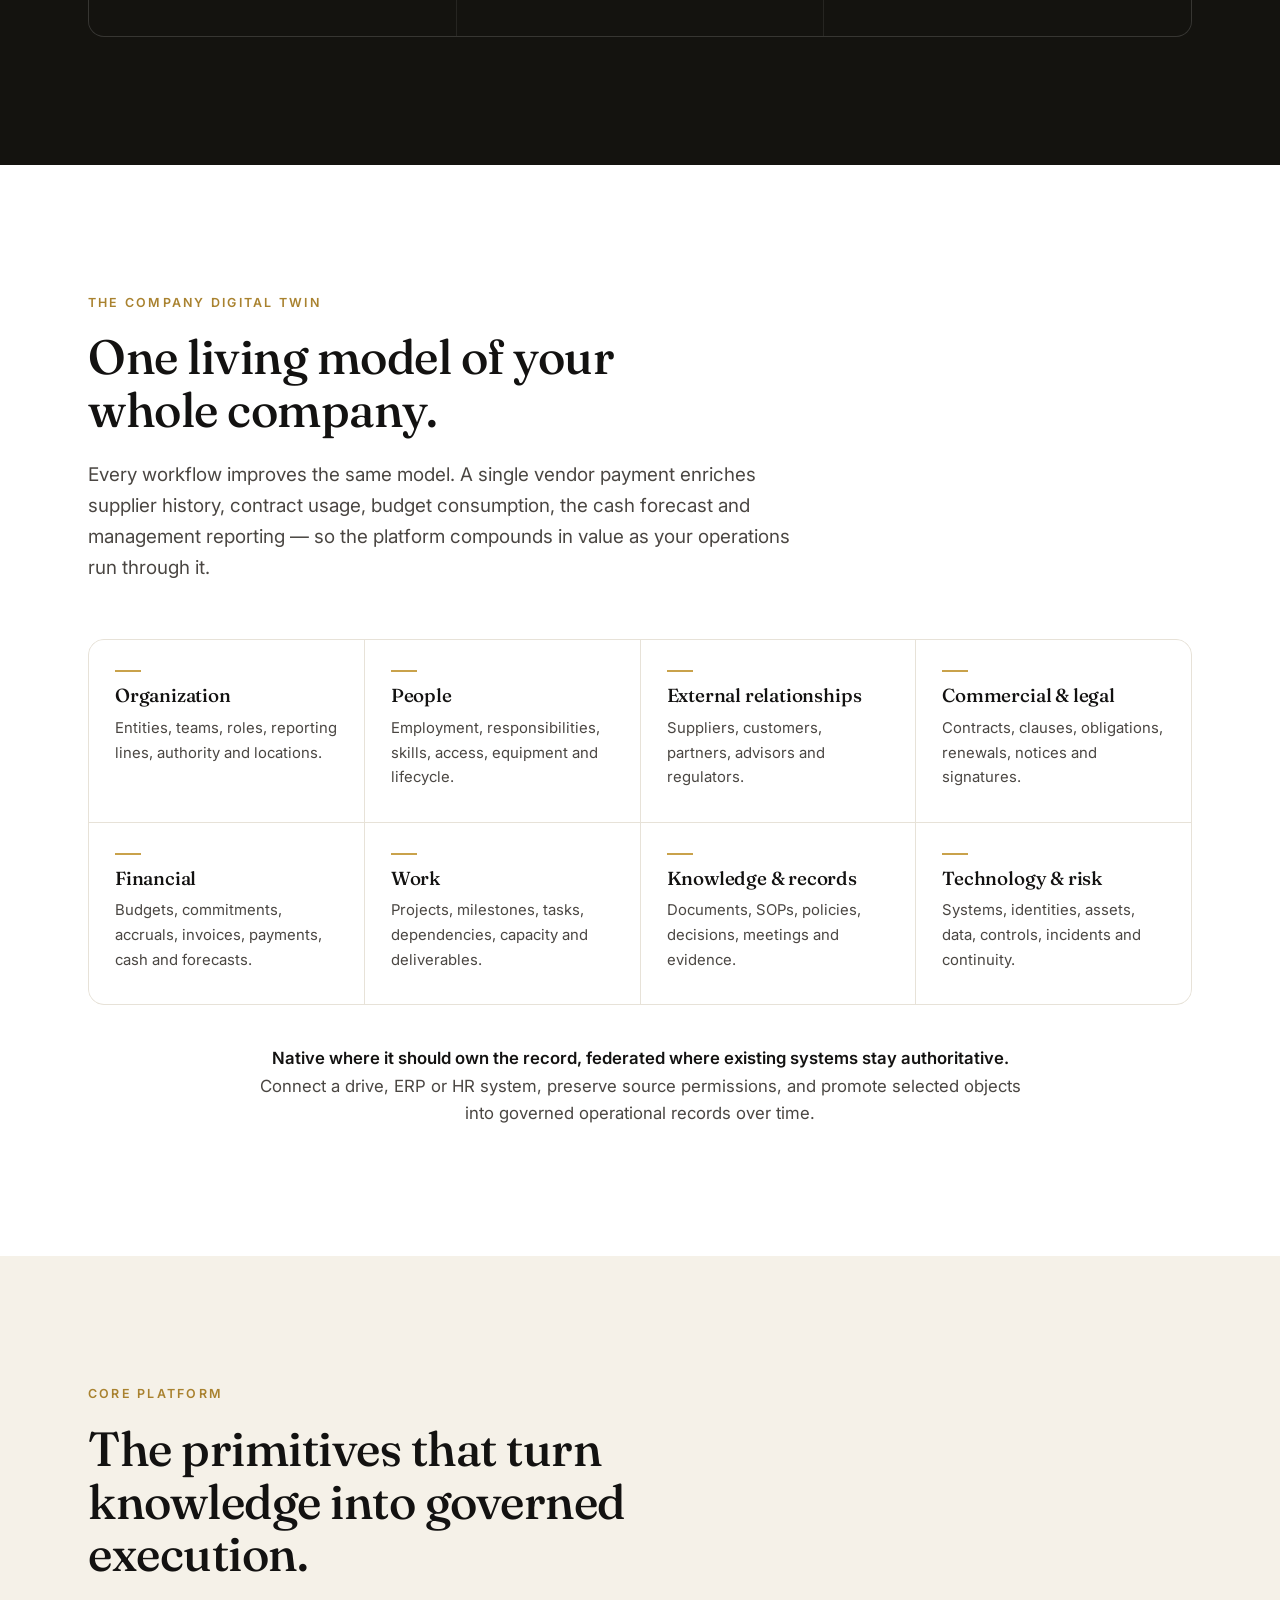
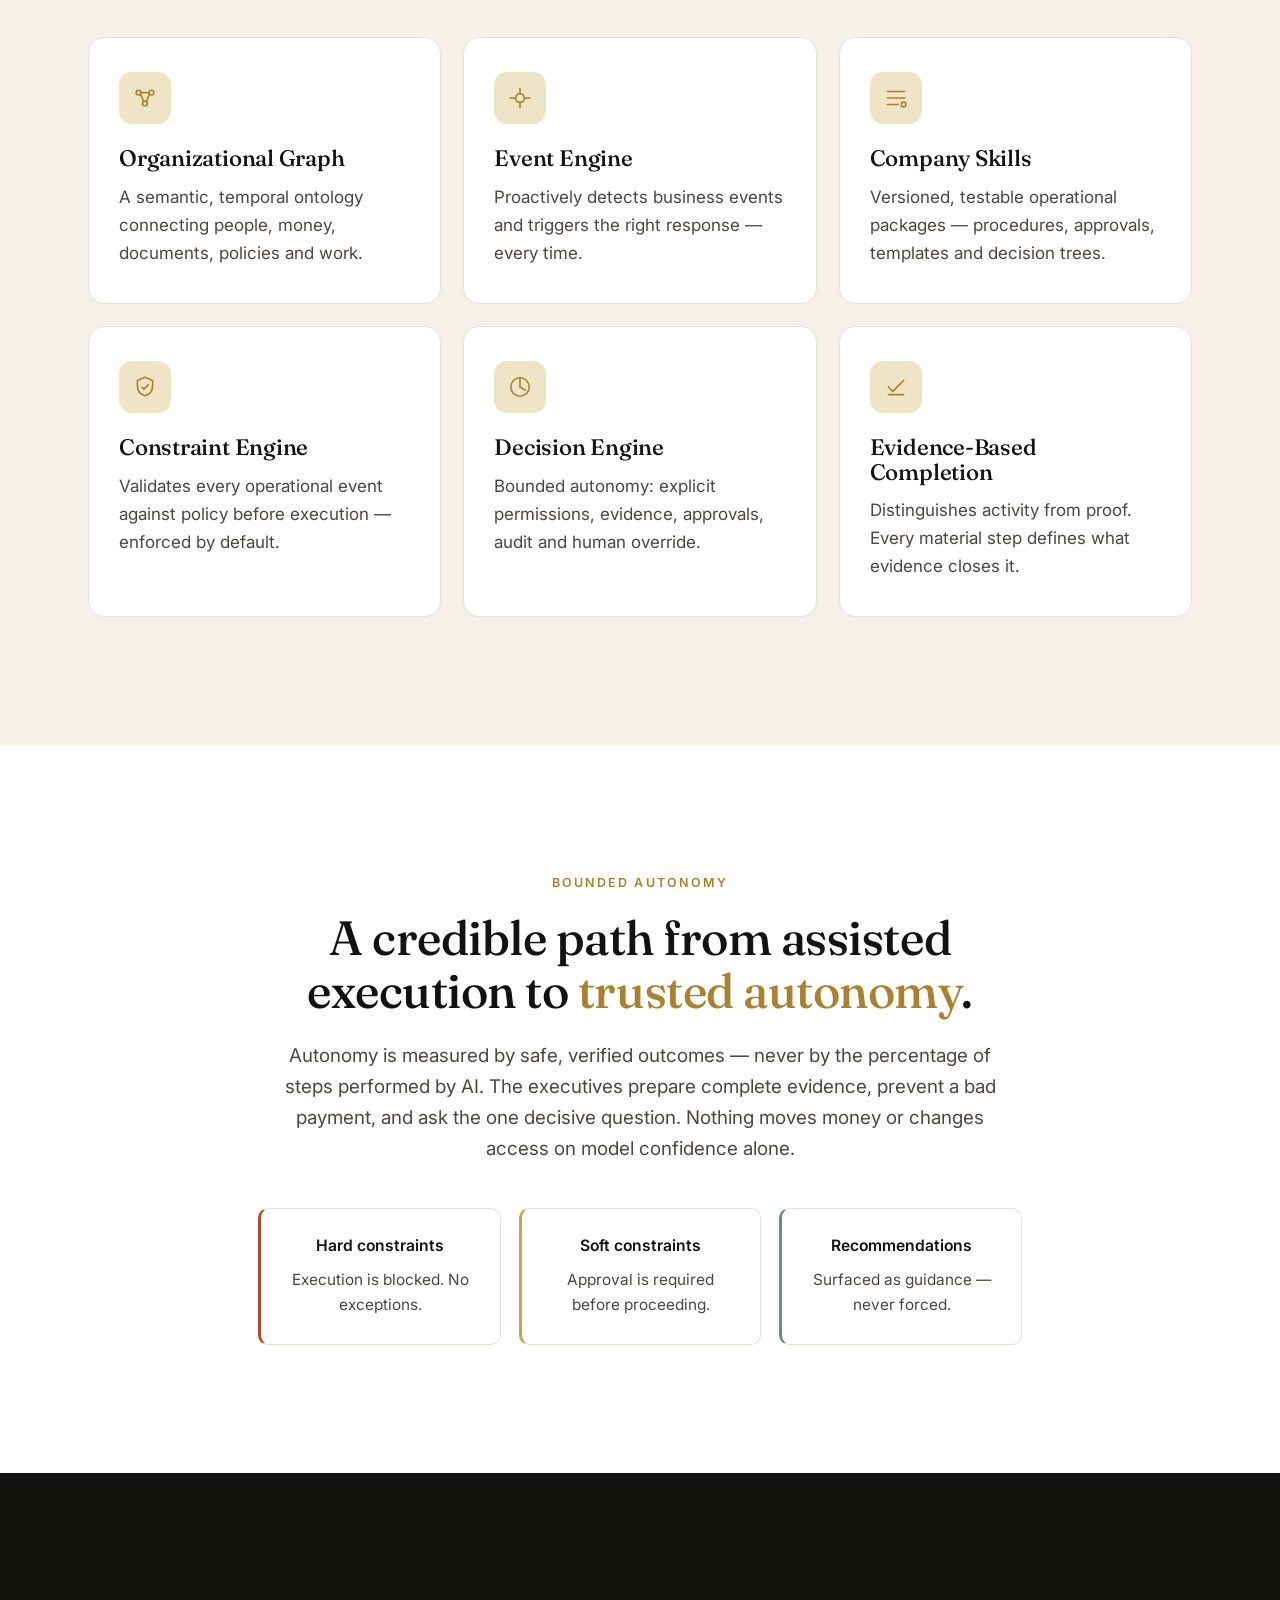
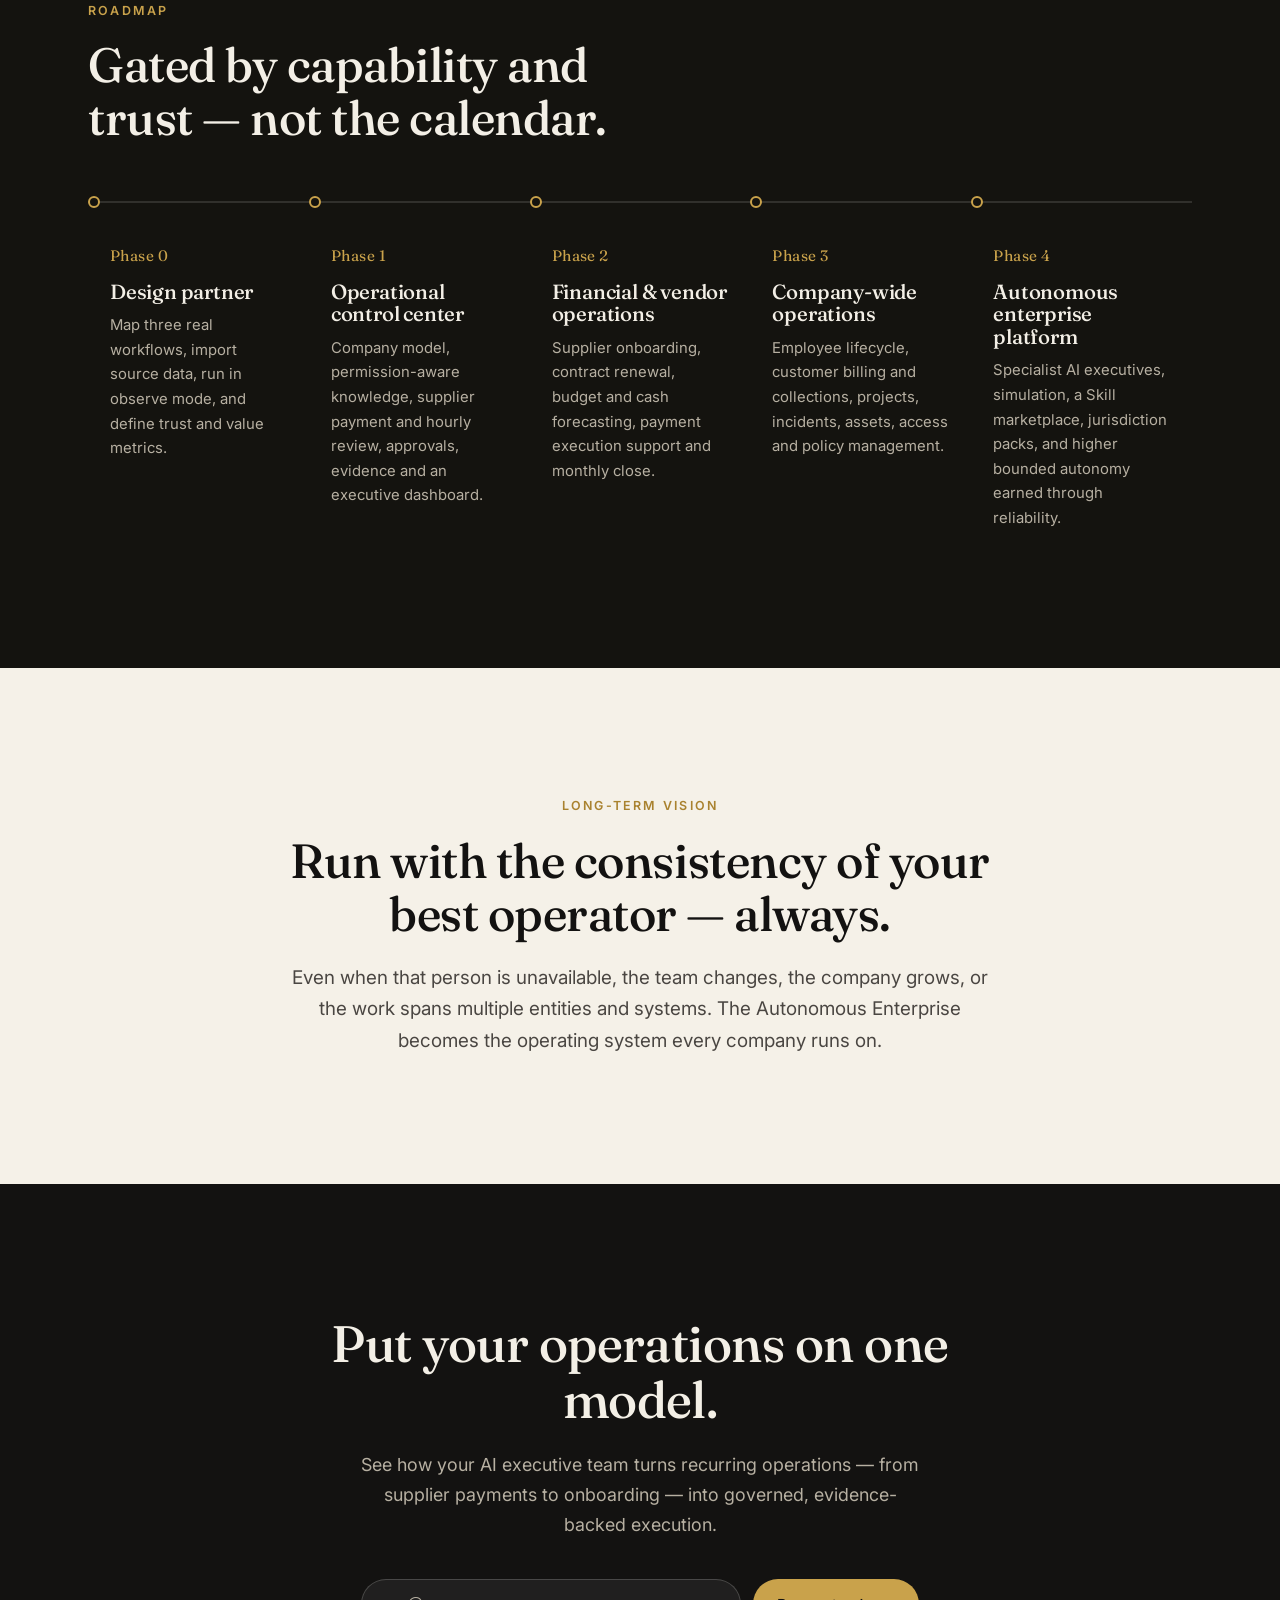
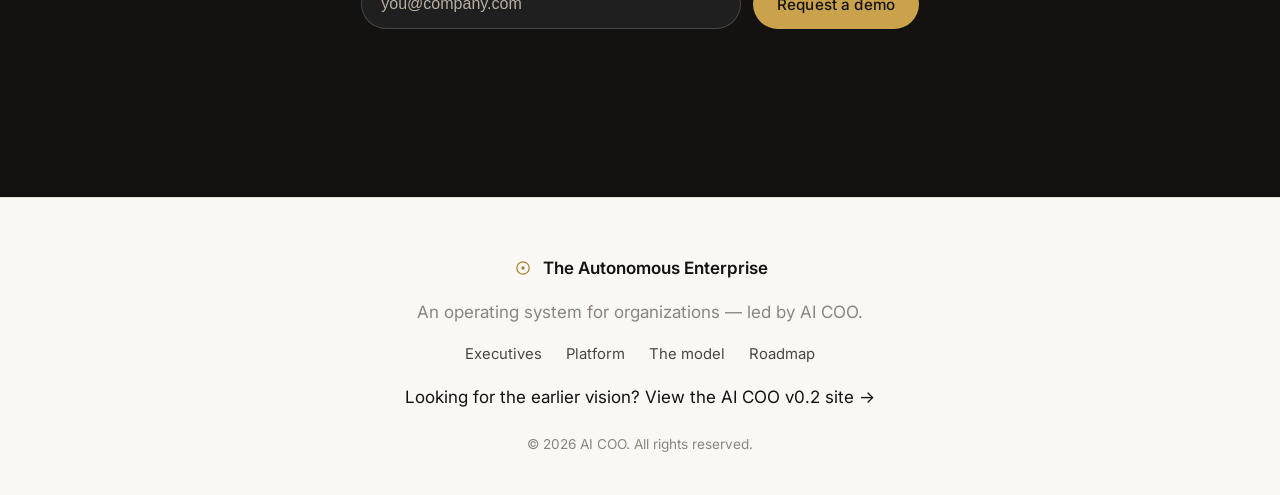
==== commit e09efe71: "Restructure into a platform hub with per-executive pages; preserve v0.2 Turn the single page into a " ====
--- a/index.html
+++ b/index.html
@@ -3,13 +3,13 @@
 <head>
   <meta charset="UTF-8" />
   <meta name="viewport" content="width=device-width, initial-scale=1.0" />
-  <title>AI COO — The Autonomous Enterprise Operating System</title>
-  <meta name="description" content="The Autonomous Enterprise is a company-wide operating system that connects everything your company knows to everything it does. AI COO is the executive interface: it observes events, applies Company Skills and constraints, coordinates people and software, verifies evidence, and reports what management needs to know." />
+  <title>The Autonomous Enterprise — An Operating System for Organizations</title>
+  <meta name="description" content="The Autonomous Enterprise is a company-wide operating system that connects everything your company knows to everything it does. A team of AI executives — led by AI COO — observe events, apply governed Company Skills and constraints, coordinate people and software, verify evidence, and report what management needs to know." />
   <meta name="theme-color" content="#0f0f0f" />
 
   <meta property="og:type" content="website" />
-  <meta property="og:title" content="AI COO — The Autonomous Enterprise Operating System" />
-  <meta property="og:description" content="One connected operational model of the company. Governed Company Skills, bounded autonomy, and evidence-based completion — with AI COO as your executive interface." />
+  <meta property="og:title" content="The Autonomous Enterprise — An Operating System for Organizations" />
+  <meta property="og:description" content="One connected operational model of the company, run by a team of governed AI executives. Company Skills, bounded autonomy, and evidence-based completion." />
 
   <link rel="preconnect" href="https://fonts.googleapis.com" />
   <link rel="preconnect" href="https://fonts.gstatic.com" crossorigin />
@@ -25,21 +25,21 @@
   <!-- Header -->
   <header class="site-header" id="siteHeader">
     <div class="container header-inner">
-      <a class="brand" href="#top" aria-label="AI COO home">
+      <a class="brand" href="#top" aria-label="The Autonomous Enterprise home">
         <span class="brand-mark" aria-hidden="true">
           <svg width="26" height="26" viewBox="0 0 32 32" fill="none">
             <circle cx="16" cy="16" r="9" stroke="currentColor" stroke-width="1.8" />
             <circle cx="16" cy="16" r="2.4" fill="currentColor" />
           </svg>
         </span>
-        <span class="brand-name">AI&nbsp;COO</span>
+        <span class="brand-name">Autonomous&nbsp;Enterprise</span>
       </a>
 
       <nav class="nav" aria-label="Primary">
         <a href="#category">What it is</a>
-        <a href="#model">The model</a>
+        <a href="#executives">Executives</a>
         <a href="#platform">Platform</a>
-        <a href="#brief">In&nbsp;action</a>
+        <a href="#model">The&nbsp;model</a>
         <a href="#roadmap">Roadmap</a>
       </nav>
 
@@ -52,9 +52,9 @@
 
     <div class="mobile-nav" id="mobileNav" hidden>
       <a href="#category">What it is</a>
+      <a href="#executives">Executives</a>
+      <a href="#platform">Platform</a>
       <a href="#model">The model</a>
-      <a href="#platform">Platform</a>
-      <a href="#brief">In action</a>
       <a href="#roadmap">Roadmap</a>
       <a class="btn btn-primary" href="#contact">Request a demo</a>
     </div>
@@ -72,13 +72,13 @@
           connected to everything it <span class="accent-text">does</span>.
         </h1>
         <p class="hero-lede reveal">
-          AI COO is the executive interface to a company-wide operating system. It understands
-          organizational context, observes events, applies governed Company Skills and constraints,
-          coordinates people and software, verifies evidence, and reports what management needs to know.
+          A company-wide operating system run by a team of AI executives — led by AI COO. Together they
+          understand organizational context, observe events, apply governed Company Skills and constraints,
+          coordinate people and software, verify evidence, and report what management needs to know.
         </p>
         <div class="hero-actions reveal">
           <a class="btn btn-primary" href="#contact">Request a demo</a>
-          <a class="btn btn-ghost" href="#category">See how it works</a>
+          <a class="btn btn-ghost" href="#executives">Meet the executives</a>
         </div>
 
         <blockquote class="epigraph reveal">
@@ -142,7 +142,74 @@
       </div>
     </section>
 
-    <!-- Solution flow -->
+    <!-- Executive team -->
+    <section class="section" id="executives">
+      <div class="container">
+        <div class="section-head">
+          <p class="section-tag reveal">The AI Executive Layer</p>
+          <h2 class="section-title reveal">One company model. A team of AI executives.</h2>
+          <p class="section-lede reveal">
+            AI COO is the primary generalist executive — it coordinates cross-functional operations and
+            maintains follow-through. Specialist executives add domain depth without becoming independent
+            agents with separate memories or permissions. They all operate through the same operating
+            system, policy framework and audit trail.
+          </p>
+        </div>
+
+        <div class="exec-cards">
+          <a class="exec-card exec-card--lead reveal" href="executives/coo.html">
+            <span class="exec-role">Primary · Operations</span>
+            <h3>AI COO</h3>
+            <p>Coordinates cross-functional operations, runs recurring reviews, and drives every event to a verified outcome.</p>
+            <span class="exec-go">Explore AI COO →</span>
+          </a>
+          <a class="exec-card reveal" href="executives/cfo.html">
+            <span class="exec-role">Finance, budget &amp; cash</span>
+            <h3>AI CFO</h3>
+            <p>Controls spend before the invoice — budgets, commitments, accruals, payments, cash forecast and close.</p>
+            <span class="exec-go">Explore AI CFO →</span>
+          </a>
+          <a class="exec-card reveal" href="executives/chro.html">
+            <span class="exec-role">People &amp; organization</span>
+            <h3>AI CHRO</h3>
+            <p>Runs the employee lifecycle and the access, assets, budget and knowledge dependencies around it.</p>
+            <span class="exec-go">Explore AI CHRO →</span>
+          </a>
+          <a class="exec-card reveal" href="executives/clo.html">
+            <span class="exec-role">Legal, compliance &amp; governance</span>
+            <h3>AI General Counsel</h3>
+            <p>Turns contracts, obligations, policies and board decisions into events, constraints and evidence.</p>
+            <span class="exec-go">Explore AI GC →</span>
+          </a>
+          <a class="exec-card reveal" href="executives/cro.html">
+            <span class="exec-role">Revenue &amp; customers</span>
+            <h3>AI CRO</h3>
+            <p>Connects commercial promises to delivery, billing, service, receivables and renewal.</p>
+            <span class="exec-go">Explore AI CRO →</span>
+          </a>
+          <a class="exec-card reveal" href="executives/cto.html">
+            <span class="exec-role">Product &amp; engineering</span>
+            <h3>AI CTO</h3>
+            <p>Links projects, releases, incidents and technical decisions to budgets, contracts and risk.</p>
+            <span class="exec-go">Explore AI CTO →</span>
+          </a>
+          <a class="exec-card reveal" href="executives/ciso.html">
+            <span class="exec-role">IT, security &amp; assets</span>
+            <h3>AI CISO</h3>
+            <p>Governs identity, systems, devices, data and controls through the same event and evidence model.</p>
+            <span class="exec-go">Explore AI CISO →</span>
+          </a>
+          <a class="exec-card reveal" href="#contact">
+            <span class="exec-role">Coming with the platform</span>
+            <h3>More executives</h3>
+            <p>New specialist executives extend the same model as your operations grow. Tell us where to start.</p>
+            <span class="exec-go">Talk to us →</span>
+          </a>
+        </div>
+      </div>
+    </section>
+
+    <!-- How it works -->
     <section class="section section-dark" id="solution">
       <div class="container">
         <div class="section-head">
@@ -165,7 +232,7 @@
       </div>
     </section>
 
-    <!-- One connected model: Digital Twin domains -->
+    <!-- One connected model -->
     <section class="section" id="model">
       <div class="container">
         <div class="section-head">
@@ -238,7 +305,7 @@
       </div>
     </section>
 
-    <!-- Evidence + bounded autonomy statement -->
+    <!-- Bounded autonomy -->
     <section class="section" id="autonomy">
       <div class="container narrow center">
         <p class="section-tag reveal">Bounded Autonomy</p>
@@ -247,7 +314,7 @@
         </h2>
         <p class="section-lede reveal">
           Autonomy is measured by safe, verified outcomes — never by the percentage of steps performed
-          by AI. AI COO prepares complete evidence, prevents a bad payment, and asks the one decisive
+          by AI. The executives prepare complete evidence, prevent a bad payment, and ask the one decisive
           question. Nothing moves money or changes access on model confidence alone.
         </p>
         <div class="constraint-row autonomy-row">
@@ -267,124 +334,6 @@
       </div>
     </section>
 
-    <!-- AI Executive Layer -->
-    <section class="section section-dark" id="executive">
-      <div class="container">
-        <div class="section-head">
-          <p class="section-tag reveal">The AI Executive Layer</p>
-          <h2 class="section-title reveal">One company model. A team of AI executives.</h2>
-          <p class="section-lede reveal">
-            AI COO is the primary generalist executive — it coordinates cross-functional operations,
-            identifies which specialist capability is needed, and maintains follow-through. Specialist
-            AI executives add depth without becoming independent agents with separate memories or
-            permissions. They all operate through the same operating system.
-          </p>
-        </div>
-        <div class="layers">
-          <div class="layer reveal"><span class="layer-index">Interface</span><h3>AI COO</h3><p>Report events, ask questions, request decisions, and delegate outcomes — in plain language.</p></div>
-          <div class="layer reveal"><span class="layer-index">Specialists</span><h3>AI CFO · CHRO · more</h3><p>Deeper domain reasoning, governed by one shared policy and audit trail.</p></div>
-          <div class="layer reveal"><span class="layer-index">Foundation</span><h3>One operating system</h3><p>The Digital Twin, Company Skills, constraints, evidence and organizational memory.</p></div>
-        </div>
-      </div>
-    </section>
-
-    <!-- In action: Daily Brief -->
-    <section class="section section-tint" id="brief">
-      <div class="container">
-        <div class="section-head">
-          <p class="section-tag reveal">In Action</p>
-          <h2 class="section-title reveal">A morning with AI COO.</h2>
-          <p class="section-lede reveal">
-            Less like automation, more like your most competent operator: it knows what should happen,
-            prepares the work, asks the right person at the right time, and escalates only what matters.
-          </p>
-        </div>
-
-        <div class="brief reveal">
-          <div class="brief-head">
-            <span class="brief-dot" aria-hidden="true"></span>
-            <span>AI COO — Daily Brief</span>
-          </div>
-
-          <div class="brief-grid">
-            <div class="brief-group">
-              <p class="brief-label brief-decide">Decisions requested</p>
-              <ul>
-                <li>Approve or pause <strong>Data Works</strong> — April hours are 28% above plan; the cap runs out in 11 days and no contract amendment exists.</li>
-                <li>Renew the insurance policy before <strong>Friday's</strong> notice deadline — premium up 12%, cyber limit below the new customer requirement.</li>
-                <li>Approve the revised hiring sequence — moving two roles to October keeps the cash low point above the $600K policy threshold.</li>
-              </ul>
-            </div>
-
-            <div class="brief-group">
-              <p class="brief-label brief-risk">New risks</p>
-              <ul>
-                <li>A supplier tax certificate expired — two payments totaling <strong>$18,700</strong> are blocked; an automatic renewal request was sent.</li>
-                <li>A customer milestone is five days late, delaying a <strong>$42,000</strong> invoice unless acceptance lands by Thursday.</li>
-                <li>A database backup-restore test failed — IT has a remediation task due today.</li>
-              </ul>
-            </div>
-
-            <div class="brief-group">
-              <p class="brief-label brief-done">Handled automatically</p>
-              <ul>
-                <li>Prepared nine supplier payments; routed two for approval.</li>
-                <li>Created accounts and equipment requests for two new employees.</li>
-                <li>Reminded three contracts entering the 60-day renewal window.</li>
-                <li>Updated the cash forecast with approved invoices and hourly-supplier accruals.</li>
-              </ul>
-            </div>
-
-            <div class="brief-group">
-              <p class="brief-label brief-wait">What can wait</p>
-              <ul>
-                <li>Four minor document-classification questions remain in the queue — none affect an active payment, contract deadline or compliance obligation this week.</li>
-              </ul>
-            </div>
-          </div>
-        </div>
-      </div>
-    </section>
-
-    <!-- Supplier payment wedge -->
-    <section class="section" id="example">
-      <div class="container">
-        <div class="section-head">
-          <p class="section-tag reveal">The Initial Wedge</p>
-          <h2 class="section-title reveal">Finance &amp; operations control, starting with the supplier payment.</h2>
-          <p class="section-lede reveal">
-            Where documents, money, approvals, recurring reviews and accountability intersect. Before a
-            single payment moves, AI COO validates the full picture — performing every possible check
-            itself and routing the rest by company procedure.
-          </p>
-        </div>
-
-        <div class="example-layout">
-          <ul class="checklist">
-            <li class="reveal">Active supplier agreement</li>
-            <li class="reveal">Contract validity</li>
-            <li class="reveal">Tax registration</li>
-            <li class="reveal">Withholding tax certificate</li>
-            <li class="reveal">Whether withholding tax applies</li>
-            <li class="reveal">Payment policy</li>
-            <li class="reveal">Correct bank account &amp; entity</li>
-            <li class="reveal">Budget availability</li>
-            <li class="reveal">Required approvals</li>
-          </ul>
-
-          <aside class="example-note reveal">
-            <p class="example-note-lead">The result</p>
-            <p>
-              Every check is verified with evidence, the remaining tasks are routed with full context
-              and a clear deadline, and nothing is paid until every constraint is satisfied. Each run
-              enriches supplier history, contract usage, budget and the cash forecast.
-            </p>
-            <a class="btn btn-primary" href="#contact">See it on your workflows</a>
-          </aside>
-        </div>
-      </div>
-    </section>
-
     <!-- Roadmap -->
     <section class="section section-dark" id="roadmap">
       <div class="container">
@@ -402,22 +351,6 @@
       </div>
     </section>
 
-    <!-- Differentiation -->
-    <section class="section" id="differentiation">
-      <div class="container">
-        <div class="section-head">
-          <p class="section-tag reveal">Why AI COO</p>
-          <h2 class="section-title reveal">Owns execution. Proves completion. Compounds over time.</h2>
-        </div>
-        <div class="principles-grid diff-grid">
-          <div class="principle reveal"><span class="principle-index">01</span><h3>Opinionated organizational model</h3><p>Deployable for a growing company without an enterprise platform team.</p></div>
-          <div class="principle reveal"><span class="principle-index">02</span><h3>Skills, not free-form agents</h3><p>Versioned, testable operational packages you can govern and improve.</p></div>
-          <div class="principle reveal"><span class="principle-index">03</span><h3>Evidence &amp; temporal memory</h3><p>Completion is proven, and every decision is remembered on the company timeline.</p></div>
-          <div class="principle reveal"><span class="principle-index">04</span><h3>Reviews that create actions</h3><p>Recurring operational reviews produce follow-through — not just another dashboard.</p></div>
-        </div>
-      </div>
-    </section>
-
     <!-- Vision -->
     <section class="section section-tint" id="vision">
       <div class="container narrow center">
@@ -425,7 +358,8 @@
         <h2 class="section-title reveal">Run with the consistency of your best operator — always.</h2>
         <p class="section-lede reveal">
           Even when that person is unavailable, the team changes, the company grows, or the work spans
-          multiple entities and systems. AI COO becomes the operating system every company runs on.
+          multiple entities and systems. The Autonomous Enterprise becomes the operating system every
+          company runs on.
         </p>
       </div>
     </section>
@@ -435,8 +369,8 @@
       <div class="container cta-inner">
         <h2 class="reveal">Put your operations on one model.</h2>
         <p class="reveal">
-          See how AI COO turns your recurring operations — from supplier payments to onboarding —
-          into governed, evidence-backed execution.
+          See how your AI executive team turns recurring operations — from supplier payments to
+          onboarding — into governed, evidence-backed execution.
         </p>
         <form class="cta-form reveal" id="demoForm" novalidate>
           <label class="visually-hidden" for="workEmail">Work email</label>
@@ -457,15 +391,16 @@
             <circle cx="16" cy="16" r="2.4" fill="currentColor" />
           </svg>
         </span>
-        <span>AI&nbsp;COO</span>
-      </div>
-      <p class="footer-tag">The Autonomous Enterprise — an operating system for organizations.</p>
+        <span>The Autonomous Enterprise</span>
+      </div>
+      <p class="footer-tag">An operating system for organizations — led by AI COO.</p>
       <nav class="footer-nav" aria-label="Footer">
-        <a href="#category">What it is</a>
+        <a href="#executives">Executives</a>
+        <a href="#platform">Platform</a>
         <a href="#model">The model</a>
-        <a href="#platform">Platform</a>
         <a href="#roadmap">Roadmap</a>
       </nav>
+      <p class="footer-legacy-link">Looking for the earlier vision? <a href="legacy/index.html">View the AI COO v0.2 site →</a></p>
       <p class="footer-legal">© <span id="year"></span> AI&nbsp;COO. All rights reserved.</p>
     </div>
   </footer>
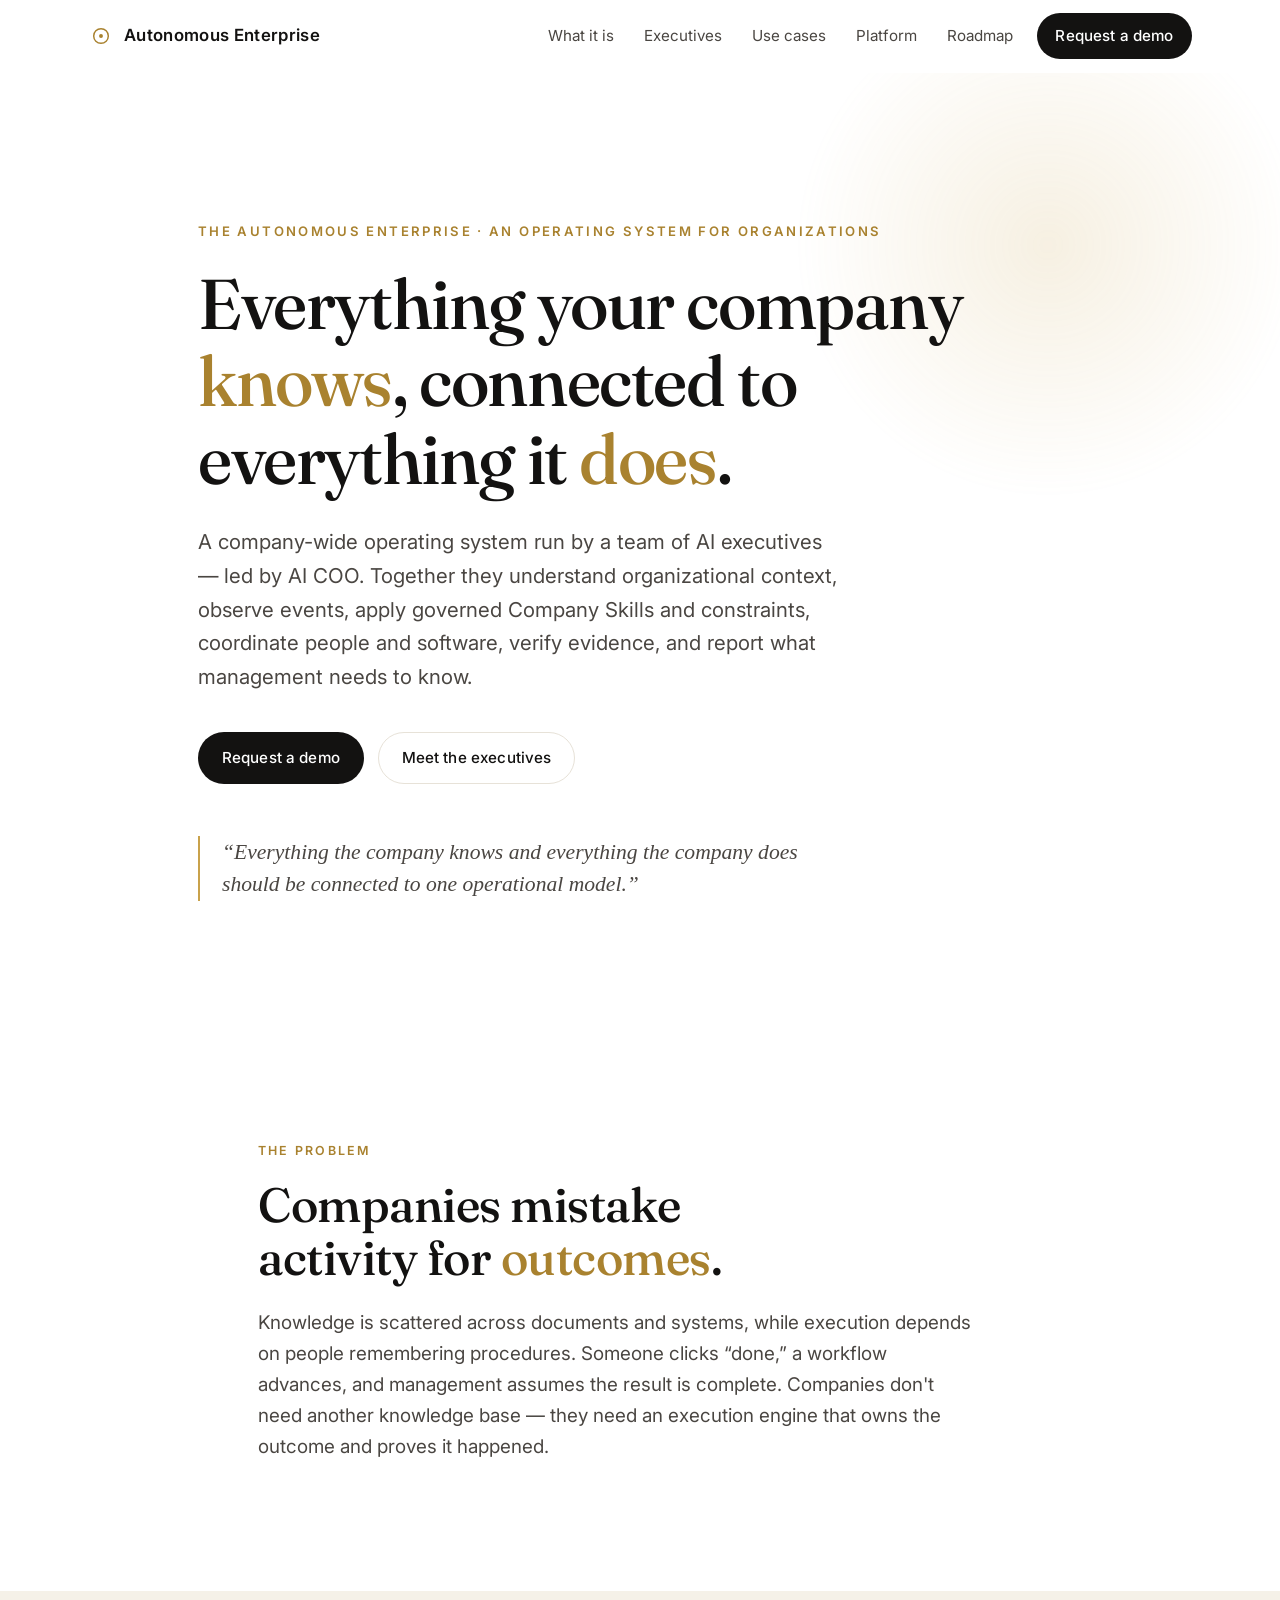
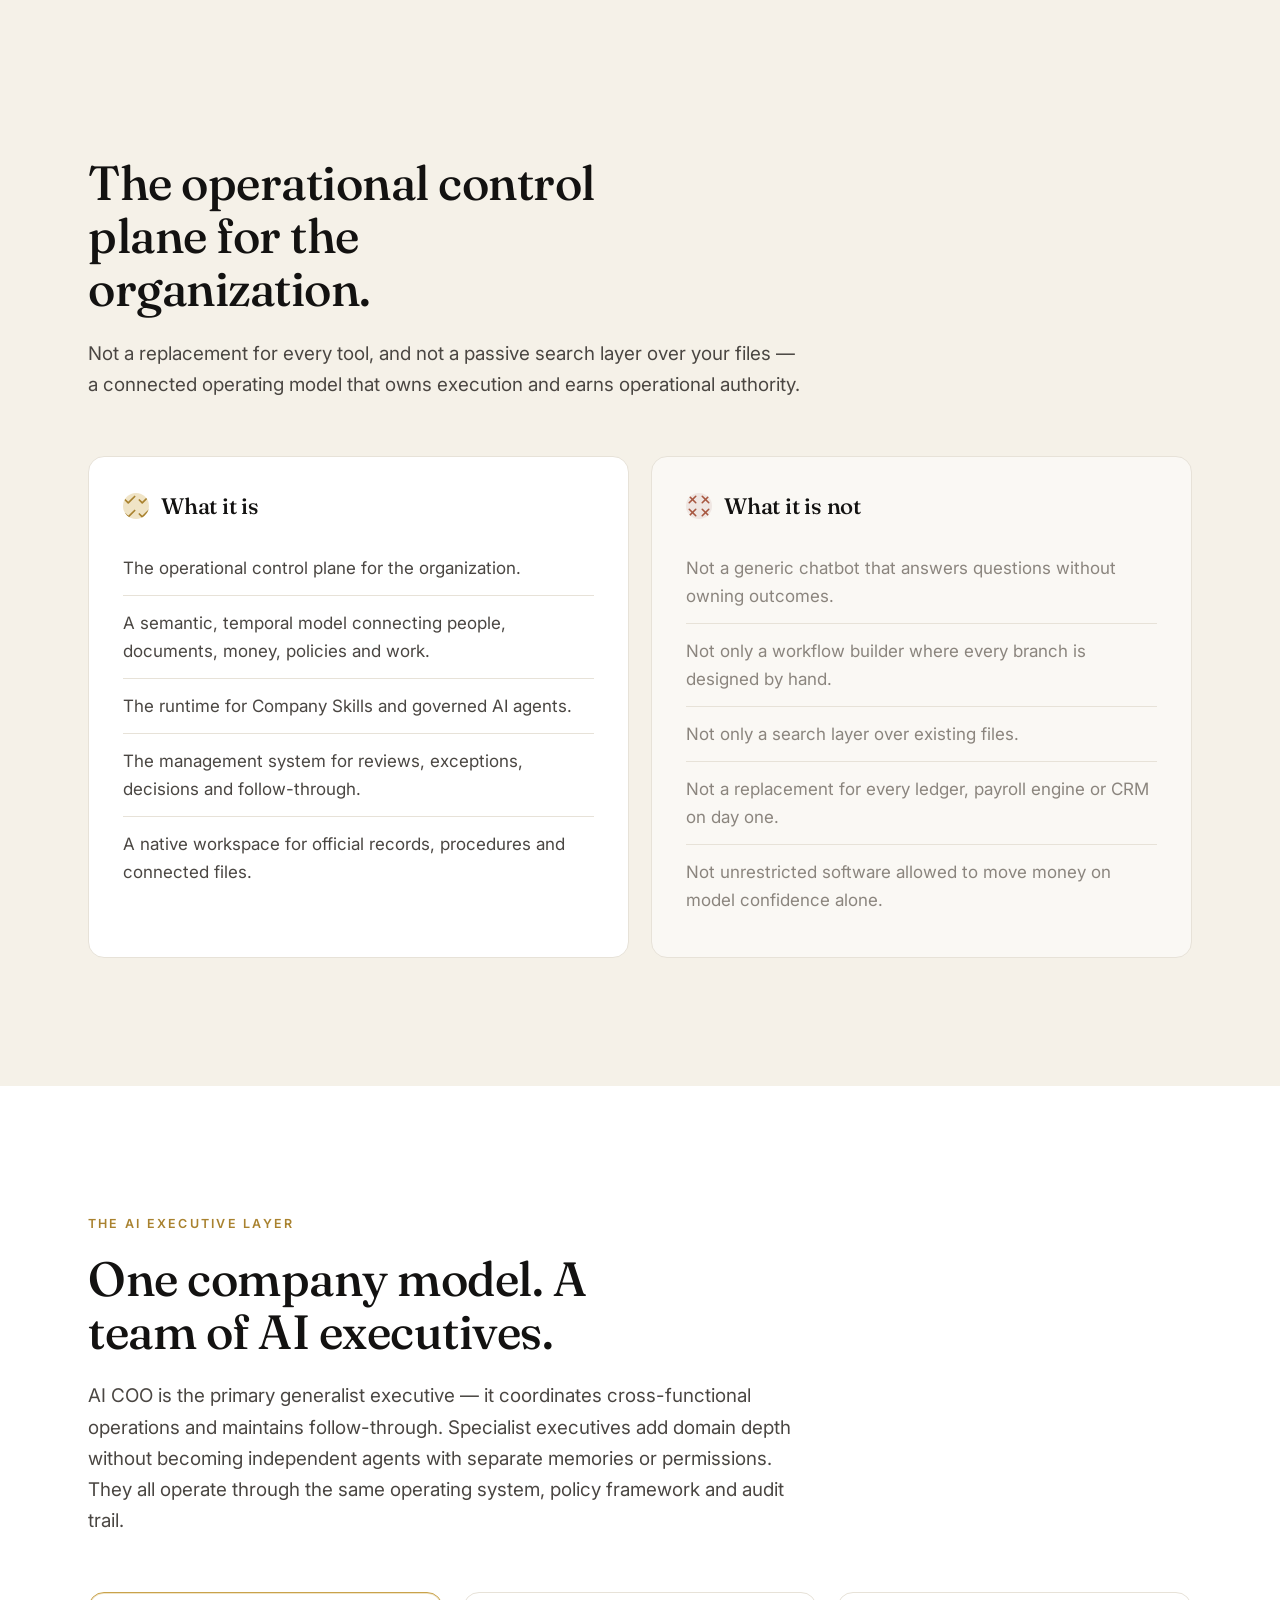
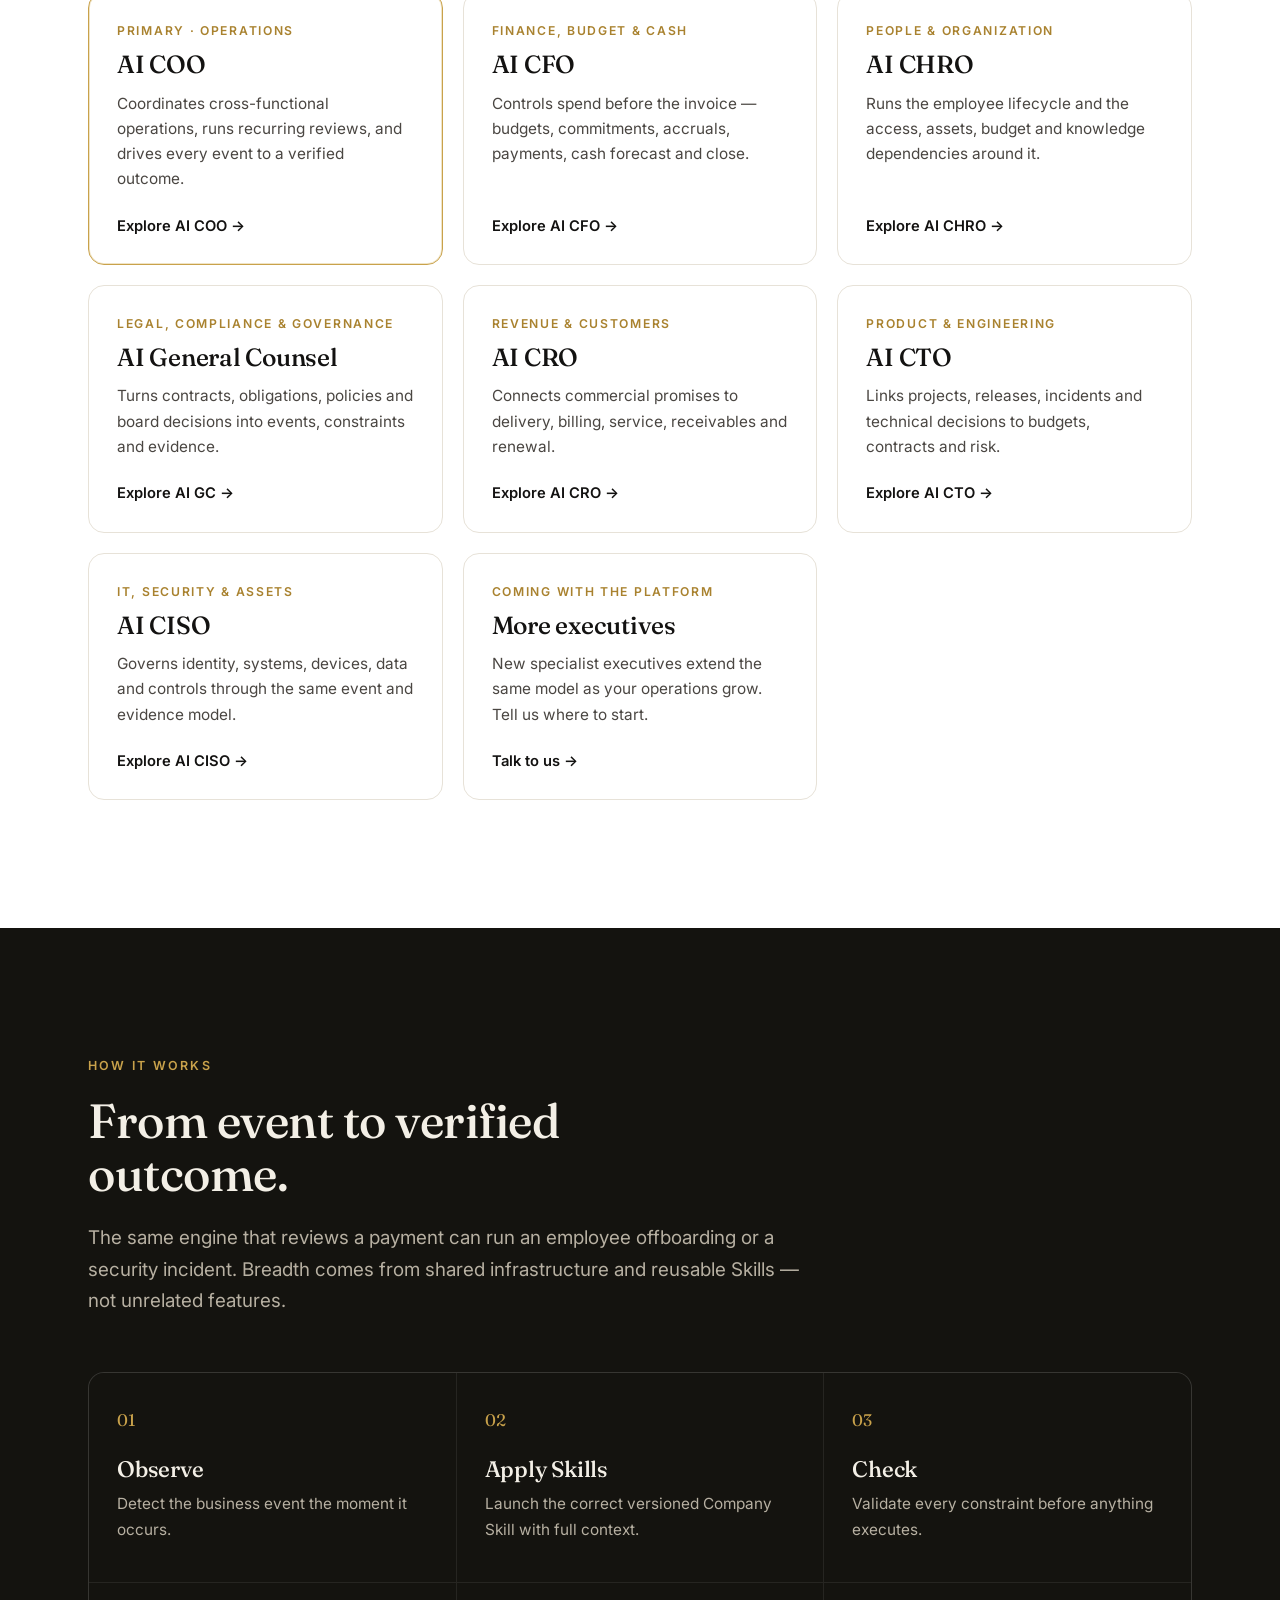
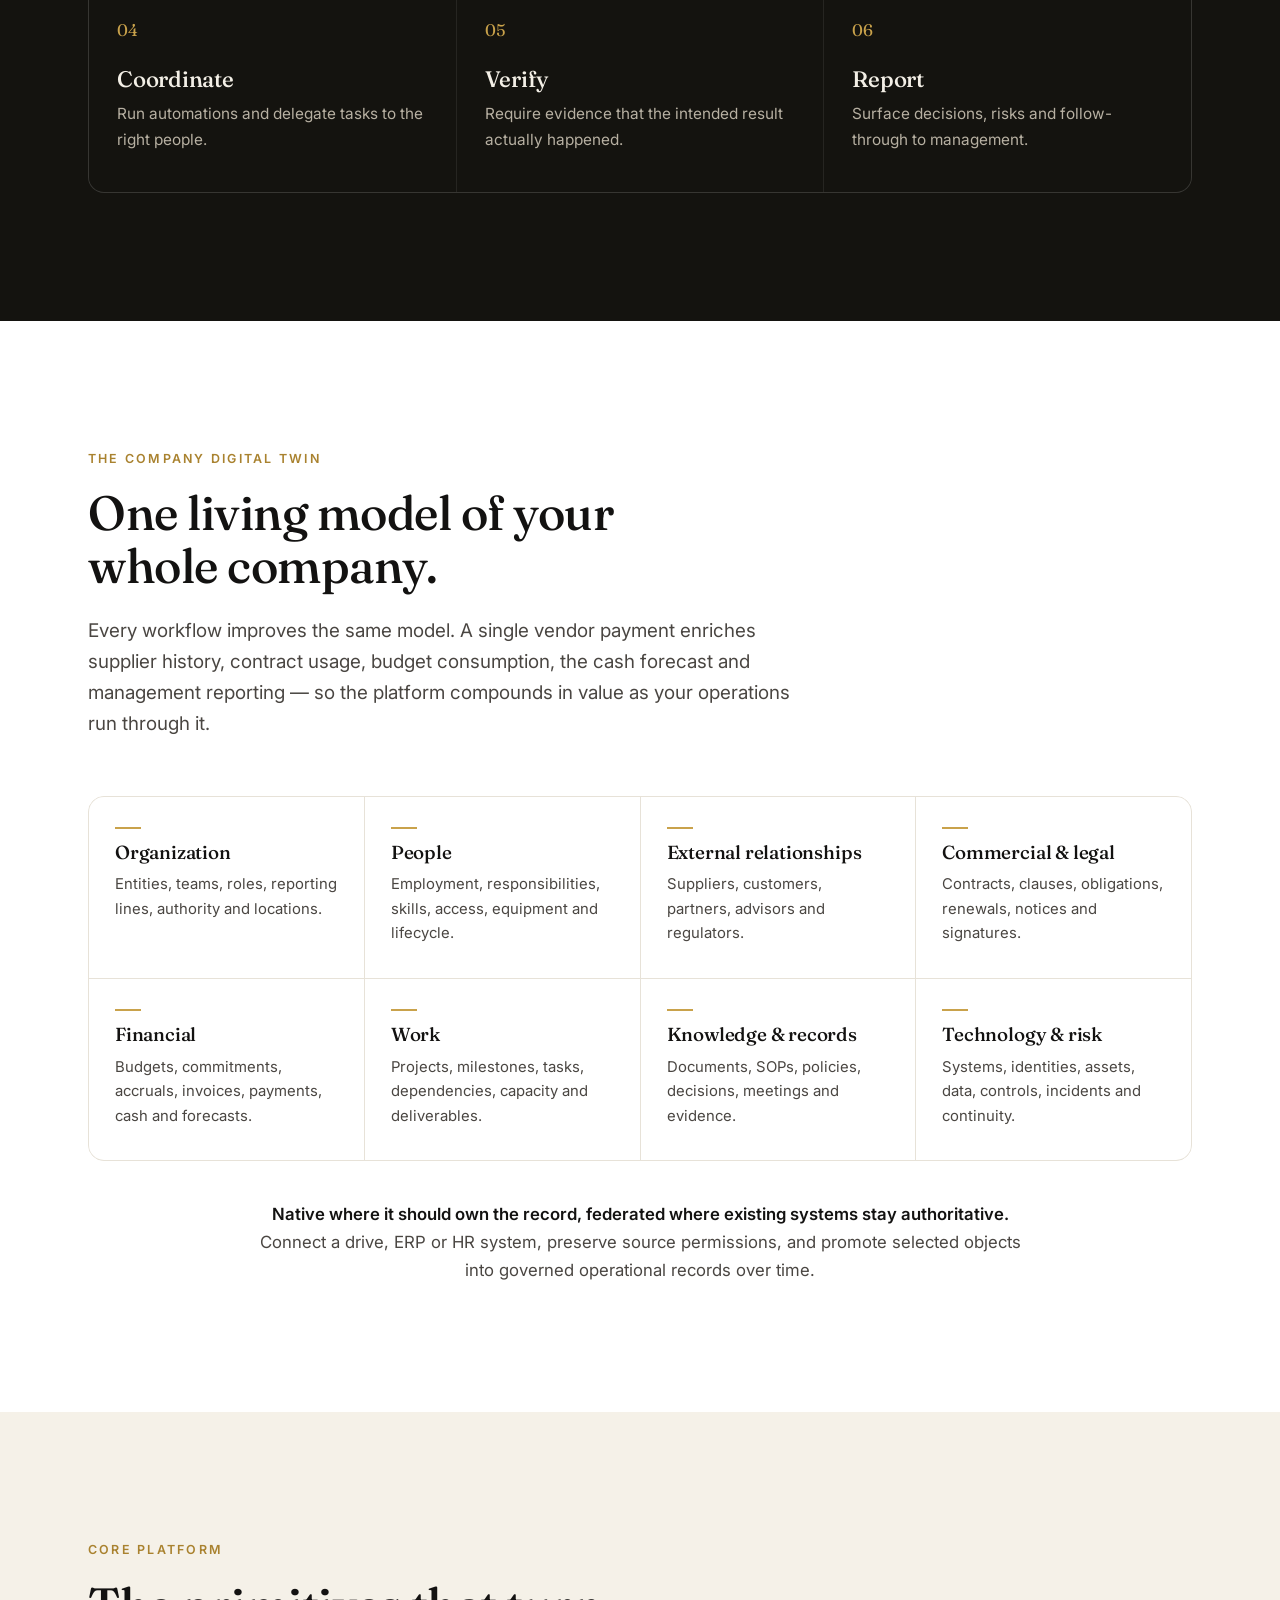
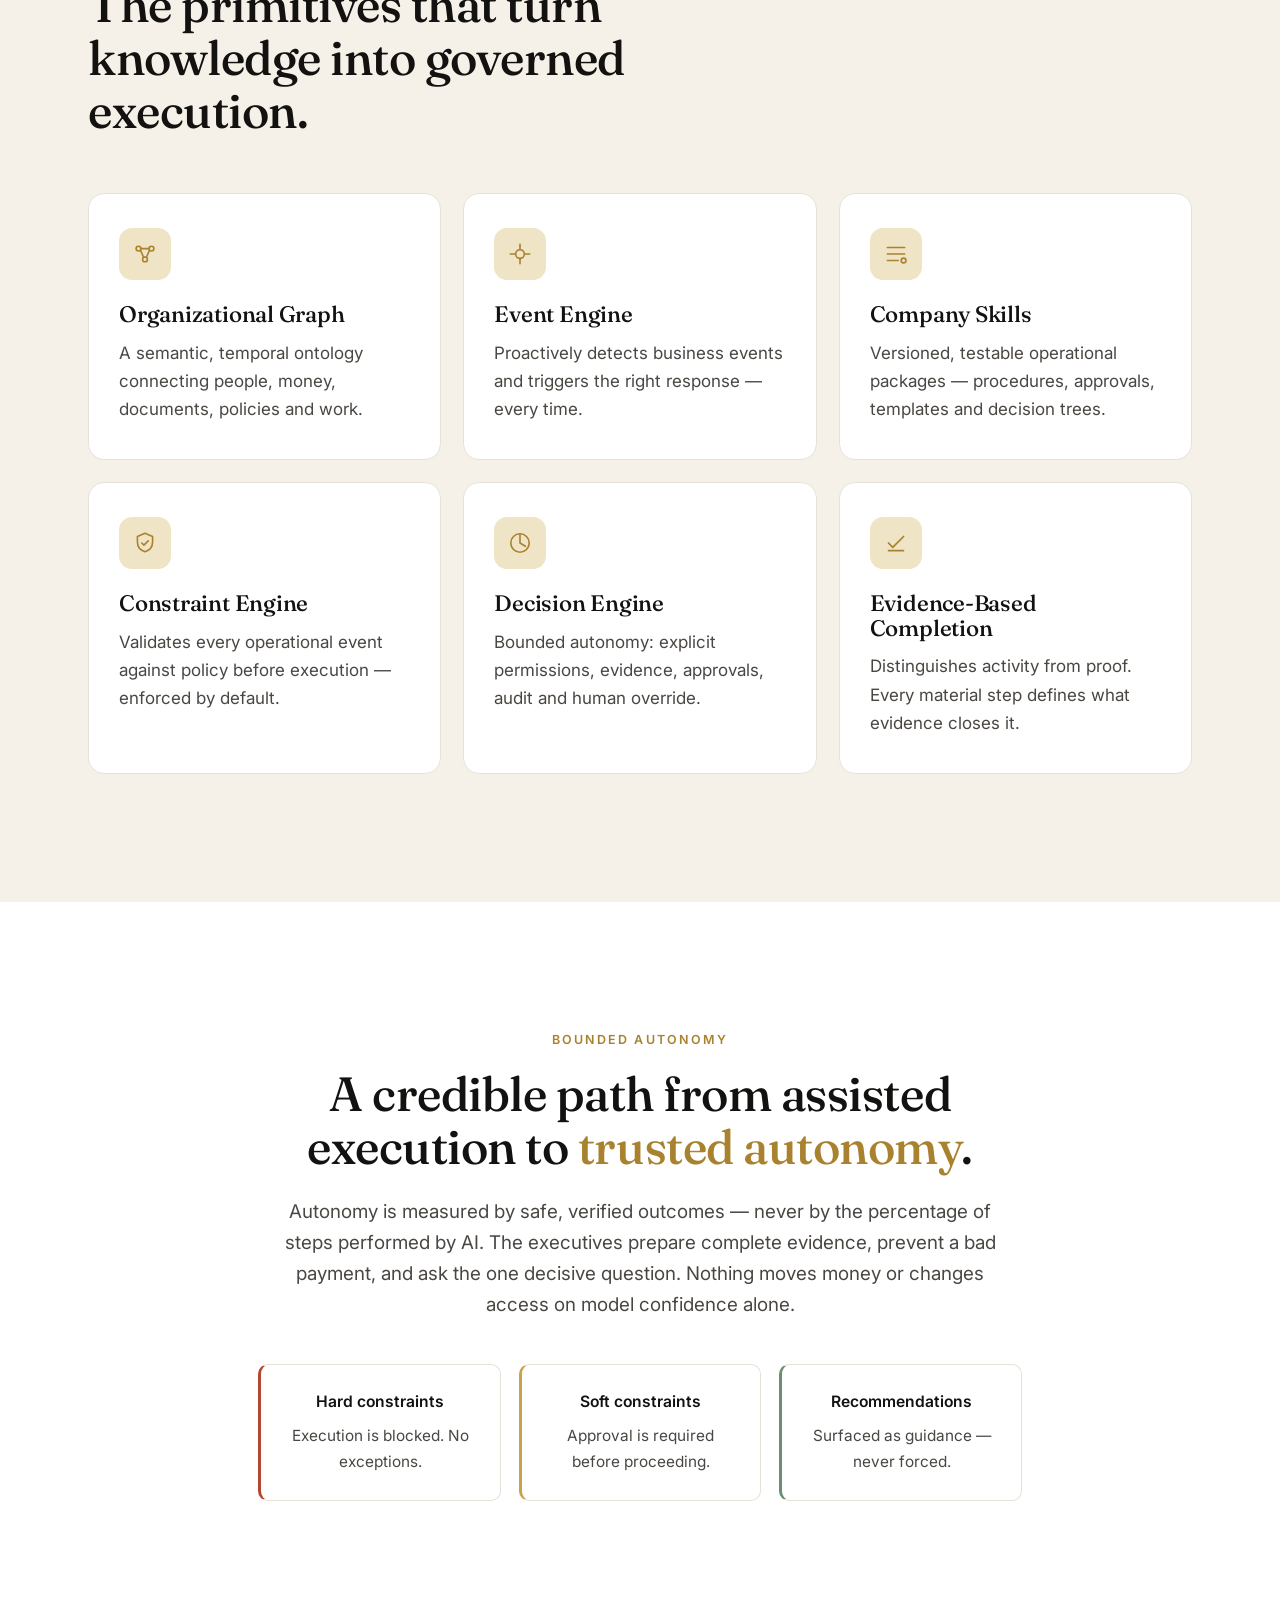
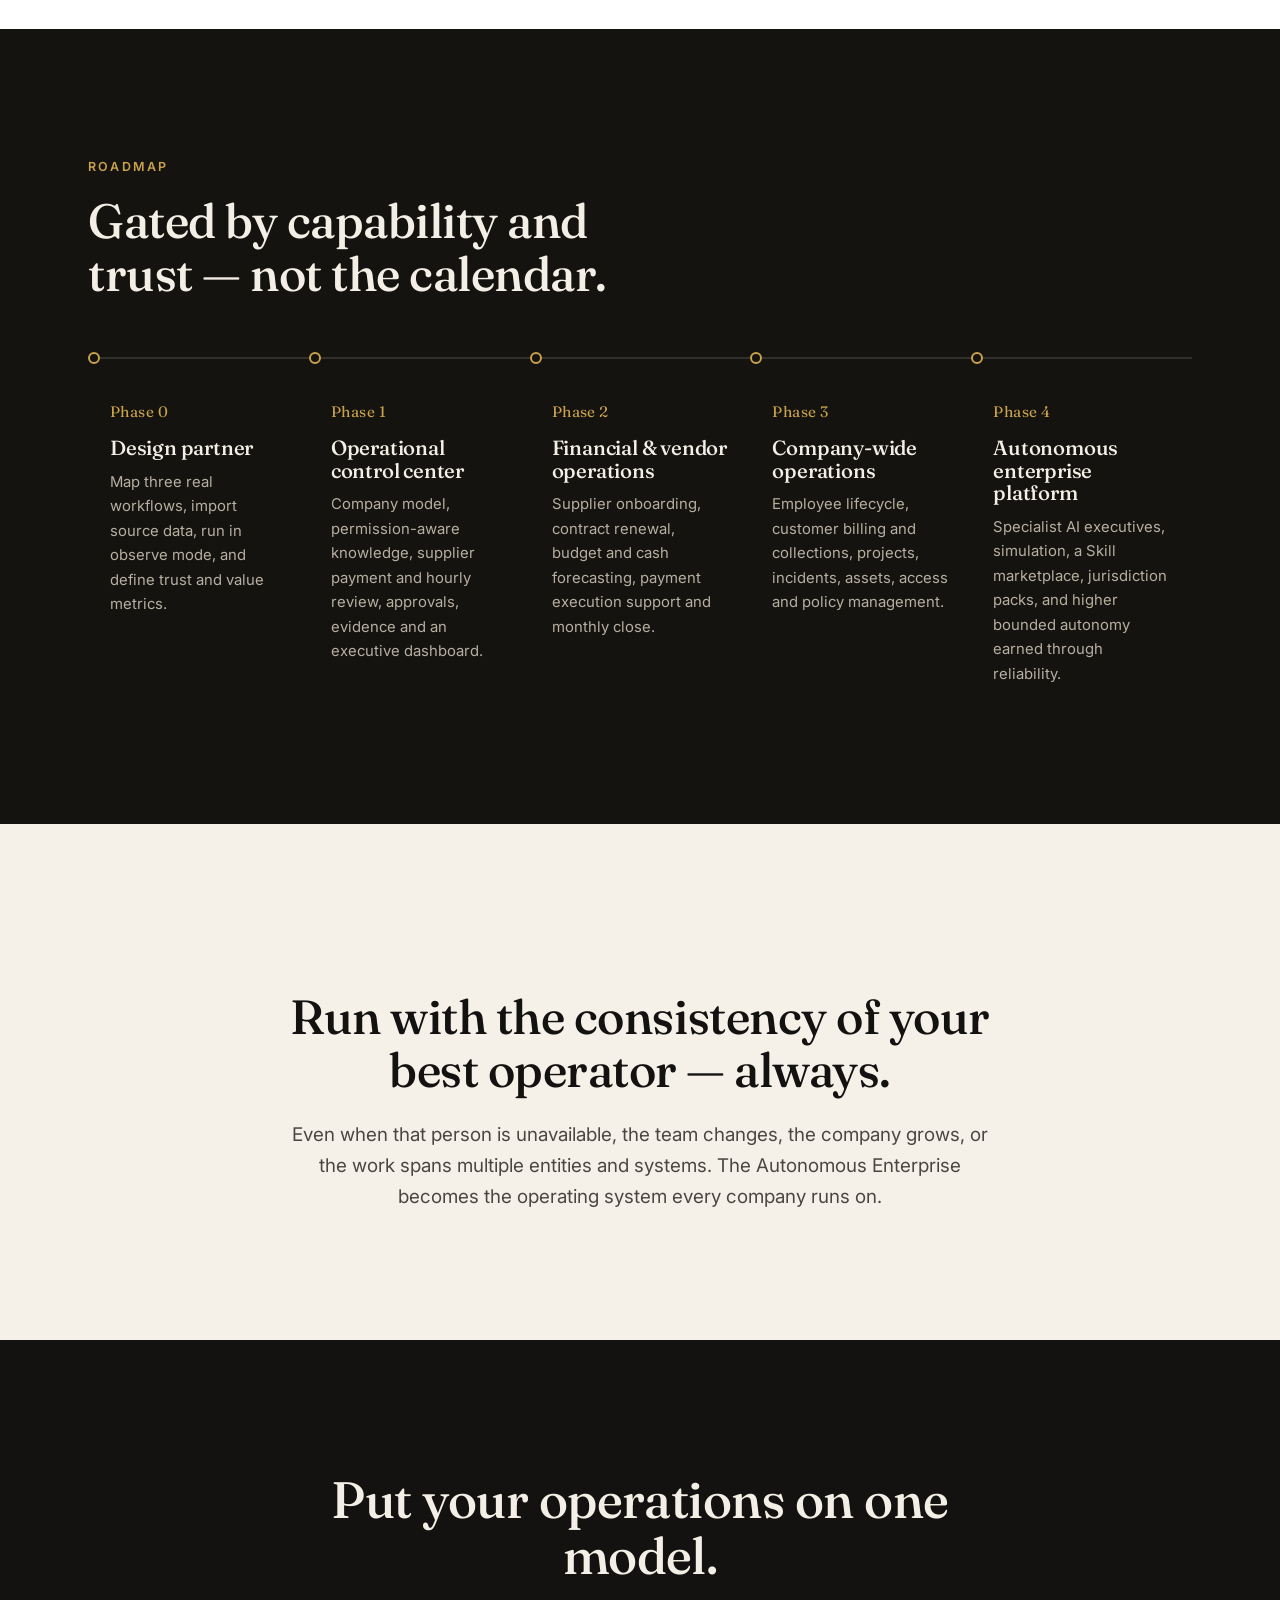
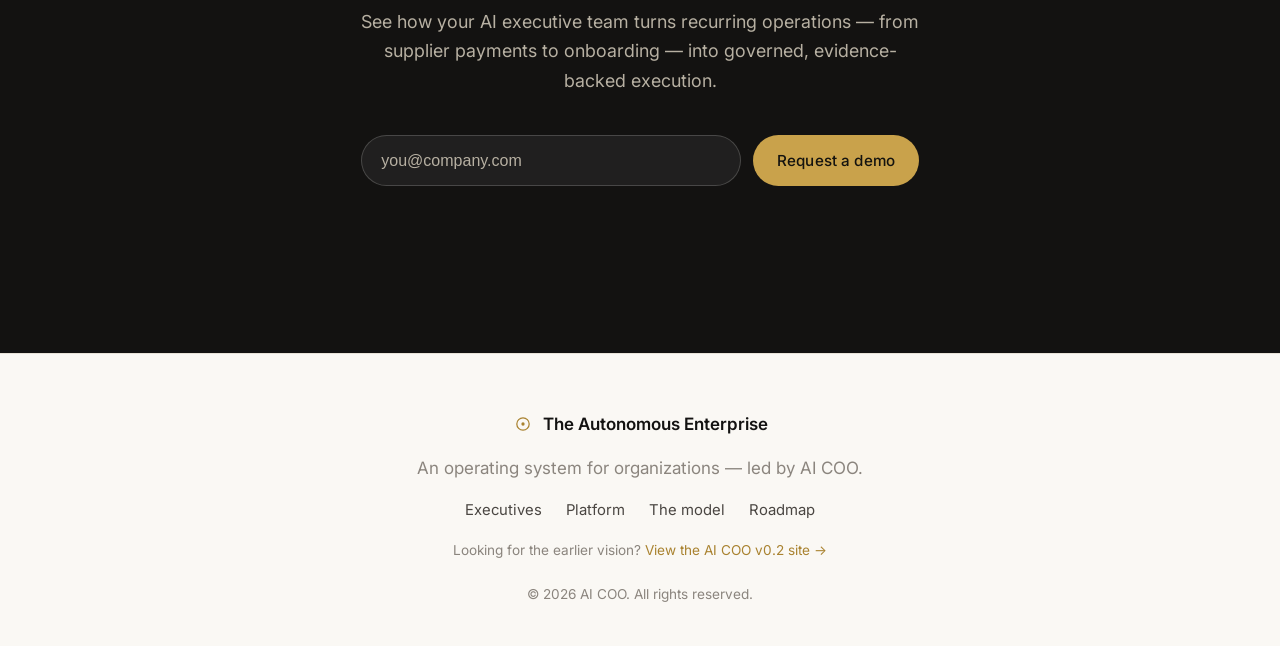
==== commit 949d23db: "Add Use Cases sub-page New use-cases.html: plain-language request -> end-to-end outcome, drawn from " ====
--- a/index.html
+++ b/index.html
@@ -38,8 +38,8 @@
       <nav class="nav" aria-label="Primary">
         <a href="#category">What it is</a>
         <a href="#executives">Executives</a>
+        <a href="use-cases.html">Use&nbsp;cases</a>
         <a href="#platform">Platform</a>
-        <a href="#model">The&nbsp;model</a>
         <a href="#roadmap">Roadmap</a>
       </nav>
 
@@ -53,8 +53,8 @@
     <div class="mobile-nav" id="mobileNav" hidden>
       <a href="#category">What it is</a>
       <a href="#executives">Executives</a>
+      <a href="use-cases.html">Use cases</a>
       <a href="#platform">Platform</a>
-      <a href="#model">The model</a>
       <a href="#roadmap">Roadmap</a>
       <a class="btn btn-primary" href="#contact">Request a demo</a>
     </div>
--- a/assets/css/styles.css
+++ b/assets/css/styles.css
@@ -343,6 +343,110 @@
 
 .diff-grid { margin-top: 0; }
 
+/* ---------- executive team (home) ---------- */
+.exec-cards { display: grid; grid-template-columns: repeat(3, 1fr); gap: 20px; }
+.exec-card {
+  display: flex; flex-direction: column; gap: 6px;
+  background: var(--paper); border: 1px solid var(--line); border-radius: var(--radius);
+  padding: 28px 28px 26px; color: inherit;
+  transition: transform .3s var(--ease), box-shadow .3s var(--ease), border-color .3s var(--ease);
+}
+.exec-card:hover { transform: translateY(-4px); box-shadow: 0 22px 48px -30px rgba(19,18,17,0.3); border-color: var(--gold-soft); }
+.exec-card .exec-role { font-size: .76rem; letter-spacing: .14em; text-transform: uppercase; color: var(--gold-deep); font-weight: 600; }
+.exec-card h3 { font-size: 1.55rem; margin: 4px 0 6px; }
+.exec-card p { color: var(--ink-soft); font-size: .96rem; flex: 1; }
+.exec-card .exec-go { margin-top: 16px; font-weight: 600; font-size: .92rem; color: var(--ink); display: inline-flex; align-items: center; gap: 6px; }
+.exec-card:hover .exec-go { color: var(--gold-deep); }
+.exec-card--lead { border-color: var(--gold); box-shadow: 0 0 0 1px var(--gold-soft) inset; }
+
+/* ---------- subpage (executive) hero ---------- */
+.subhero { padding: clamp(56px, 8vw, 96px) 0 clamp(40px, 6vw, 64px); position: relative; overflow: hidden; }
+.subhero .hero-glow { top: -30%; }
+.subhero-inner { position: relative; z-index: 2; max-width: 820px; }
+.subhero h1 { font-size: clamp(2.3rem, 5.5vw, 3.8rem); margin-top: 18px; }
+.subhero .hero-lede { margin-top: 24px; }
+.breadcrumb { font-size: .9rem; color: var(--ink-faint); margin-bottom: 8px; }
+.breadcrumb a { color: var(--gold-deep); font-weight: 500; }
+.breadcrumb a:hover { text-decoration: underline; }
+
+/* ---------- executive switcher ---------- */
+.exec-switch { display: flex; flex-wrap: wrap; gap: 10px; margin-top: 30px; }
+.exec-switch a {
+  font-size: .88rem; padding: .5em 1em; border-radius: 999px;
+  border: 1px solid var(--line); color: var(--ink-soft); background: var(--paper);
+  transition: all .2s var(--ease);
+}
+.exec-switch a:hover { border-color: var(--ink); color: var(--ink); }
+.exec-switch a[aria-current="page"] { background: var(--ink); color: var(--paper); border-color: var(--ink); }
+
+/* ---------- capability grid ---------- */
+.caps { display: grid; grid-template-columns: repeat(2, 1fr); gap: 1px; background: var(--line); border: 1px solid var(--line); border-radius: var(--radius); overflow: hidden; }
+.cap { background: var(--paper); padding: 24px 28px; display: flex; gap: 14px; align-items: flex-start; }
+.cap:hover { background: var(--paper-warm); }
+.cap-check { flex: none; width: 22px; height: 22px; margin-top: 1px; border-radius: 50%; background: var(--gold-soft); background-image: url("data:image/svg+xml,%3Csvg xmlns='http://www.w3.org/2000/svg' width='12' height='12' viewBox='0 0 24 24' fill='none' stroke='%23a9822f' stroke-width='3' stroke-linecap='round' stroke-linejoin='round'%3E%3Cpolyline points='20 6 9 17 4 12'/%3E%3C/svg%3E"); background-repeat: no-repeat; background-position: center; }
+.cap p { color: var(--ink-soft); font-size: .98rem; }
+
+/* ---------- lifecycle steps (light) ---------- */
+.steps { list-style: none; margin: 0; padding: 0; display: grid; gap: 14px; }
+.steps.steps-inline { grid-auto-flow: column; grid-auto-columns: 1fr; }
+.step {
+  background: var(--paper); border: 1px solid var(--line); border-radius: var(--radius-sm);
+  padding: 22px 22px 24px; position: relative;
+}
+.step-num { font-family: var(--serif); color: var(--gold-deep); font-size: .95rem; }
+.step h3 { font-size: 1.12rem; margin: 8px 0 6px; }
+.step p { color: var(--ink-soft); font-size: .92rem; }
+
+/* ---------- guardrail callout ---------- */
+.guardrail {
+  border-left: 3px solid var(--gold); background: var(--paper-warm);
+  border-radius: 0 var(--radius-sm) var(--radius-sm) 0; padding: 28px 32px;
+  max-width: 78ch;
+}
+.guardrail p { color: var(--ink-soft); font-size: 1.05rem; }
+.guardrail strong { color: var(--ink); }
+
+/* ---------- footer legacy link ---------- */
+.footer-legacy-link { font-size: .85rem; color: var(--ink-faint); }
+.footer-legacy-link a { color: var(--gold-deep); }
+.footer-legacy-link a:hover { text-decoration: underline; }
+
+/* ---------- use-case cards ---------- */
+.uc-grid { display: grid; grid-template-columns: repeat(3, 1fr); gap: 18px; }
+.uc {
+  background: var(--paper); border: 1px solid var(--line); border-radius: var(--radius);
+  border-top: 2px solid var(--gold-soft); padding: 26px 26px 28px;
+  transition: transform .3s var(--ease), box-shadow .3s var(--ease), border-top-color .3s var(--ease);
+}
+.uc:hover { transform: translateY(-3px); box-shadow: 0 20px 44px -30px rgba(19,18,17,0.32); border-top-color: var(--gold); }
+.uc-say {
+  display: flex; gap: 11px; align-items: flex-start;
+  font-family: var(--serif); font-size: 1.16rem; line-height: 1.35; color: var(--ink); margin-bottom: 12px;
+}
+.uc-say::before {
+  content: ""; flex: none; width: 22px; height: 22px; margin-top: 3px; border-radius: 6px;
+  background: var(--gold-soft);
+  background-image: url("data:image/svg+xml,%3Csvg xmlns='http://www.w3.org/2000/svg' width='13' height='13' viewBox='0 0 24 24' fill='none' stroke='%23a9822f' stroke-width='2.4' stroke-linecap='round' stroke-linejoin='round'%3E%3Cpath d='M21 11.5a8.38 8.38 0 0 1-8.5 8.5 8.5 8.5 0 0 1-3.8-.9L3 21l1.9-5.7A8.5 8.5 0 1 1 21 11.5z'/%3E%3C/svg%3E");
+  background-repeat: no-repeat; background-position: center;
+}
+.uc-do { color: var(--ink-soft); font-size: .97rem; }
+.uc-do strong { color: var(--ink); font-weight: 600; }
+
+/* badge + subsection */
+.badge {
+  display: inline-block; font-size: .72rem; letter-spacing: .12em; text-transform: uppercase;
+  font-weight: 600; color: var(--gold-deep); background: var(--gold-soft);
+  padding: .4em .9em; border-radius: 999px; margin-bottom: 16px;
+}
+.subsection { margin-top: 56px; }
+.subsection:first-of-type { margin-top: 0; }
+.subsection-title {
+  font-family: var(--serif); font-size: 1.5rem; font-weight: 500; margin: 0 0 22px;
+  padding-bottom: 14px; border-bottom: 1px solid var(--line);
+}
+.uc-note { margin: 52px auto 0; max-width: 74ch; text-align: center; color: var(--ink-soft); font-size: 1.08rem; }
+.uc-note strong { color: var(--ink); font-weight: 600; }
+
 /* ---------- reveal animation ---------- */
 .reveal { opacity: 0; transform: translateY(18px); transition: opacity .7s var(--ease), transform .7s var(--ease); }
 .reveal.in { opacity: 1; transform: none; }
@@ -359,6 +463,9 @@
   .example-note { position: static; }
   .domains { grid-template-columns: 1fr 1fr; }
   .roadmap { grid-template-columns: 1fr 1fr; gap: 8px 0; }
+  .exec-cards { grid-template-columns: 1fr 1fr; }
+  .steps.steps-inline { grid-auto-flow: row; }
+  .uc-grid { grid-template-columns: 1fr 1fr; }
 }
 @media (max-width: 760px) {
   .nav, .header-cta { display: none; }
@@ -366,7 +473,7 @@
   .hero-stats { grid-template-columns: 1fr; gap: 18px; }
   .principles-grid { grid-template-columns: 1fr; }
   .flow, .flow-6, .layers, .cards, .cards-3, .constraint-row, .checklist { grid-template-columns: 1fr; }
-  .dual, .domains, .brief-grid, .roadmap { grid-template-columns: 1fr; }
+  .dual, .domains, .brief-grid, .roadmap, .exec-cards, .caps, .uc-grid { grid-template-columns: 1fr; }
   .brief-group:nth-child(odd) { border-right: 0; }
   .brief-group:nth-last-child(2) { border-bottom: 1px solid rgba(255,255,255,0.07); }
   .checklist { gap: 0; }
